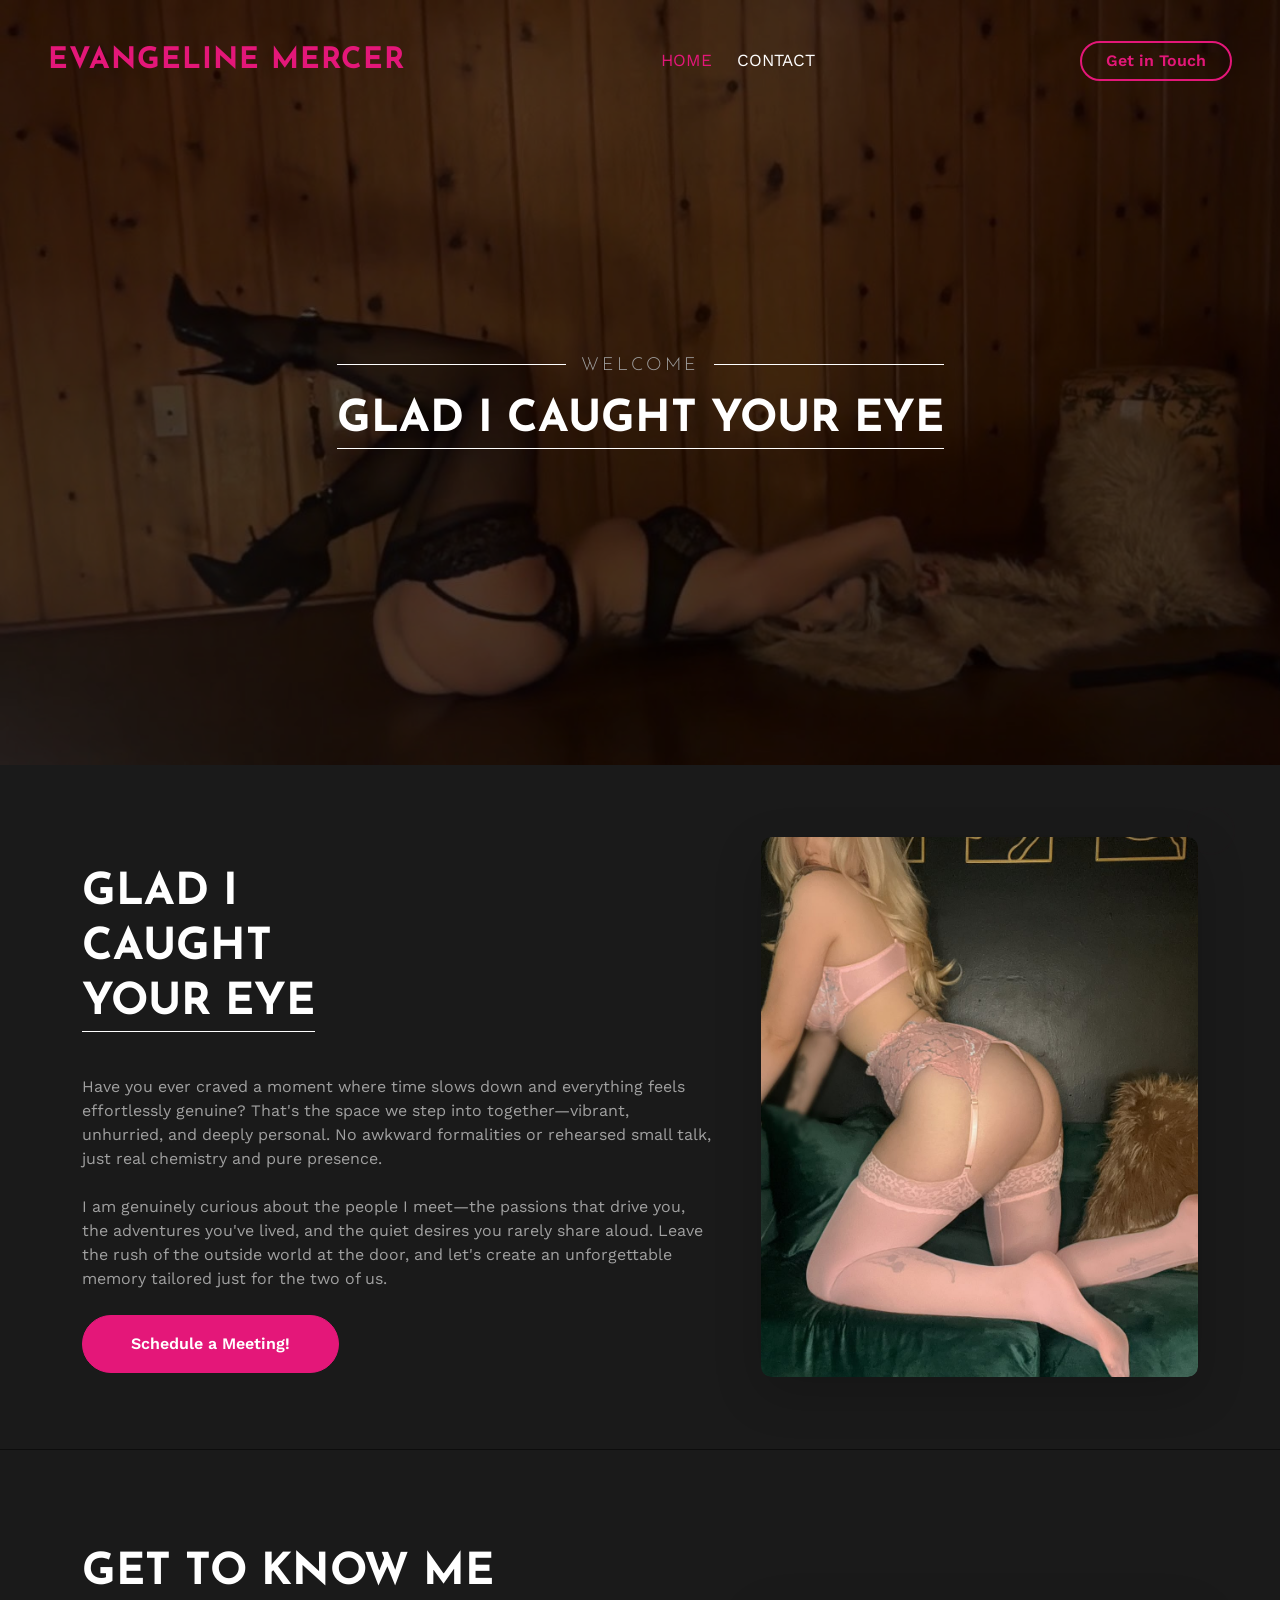
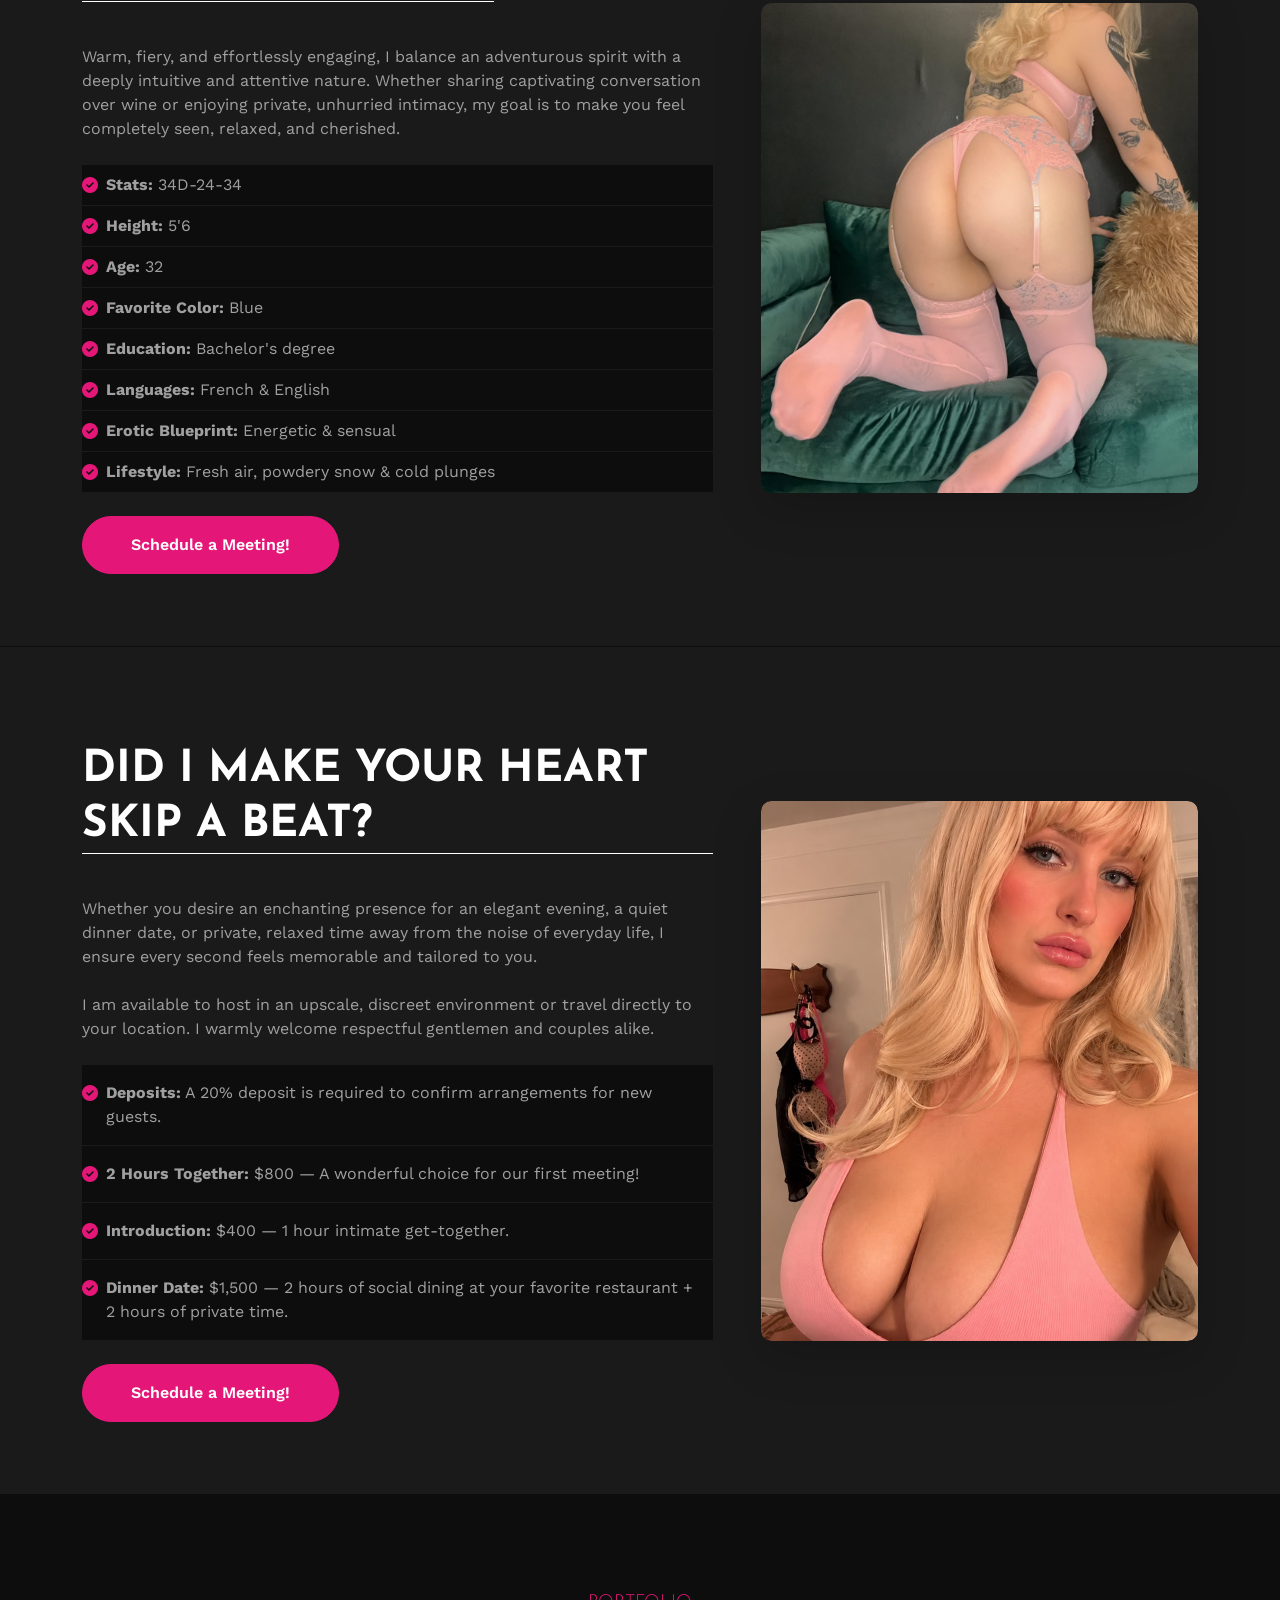
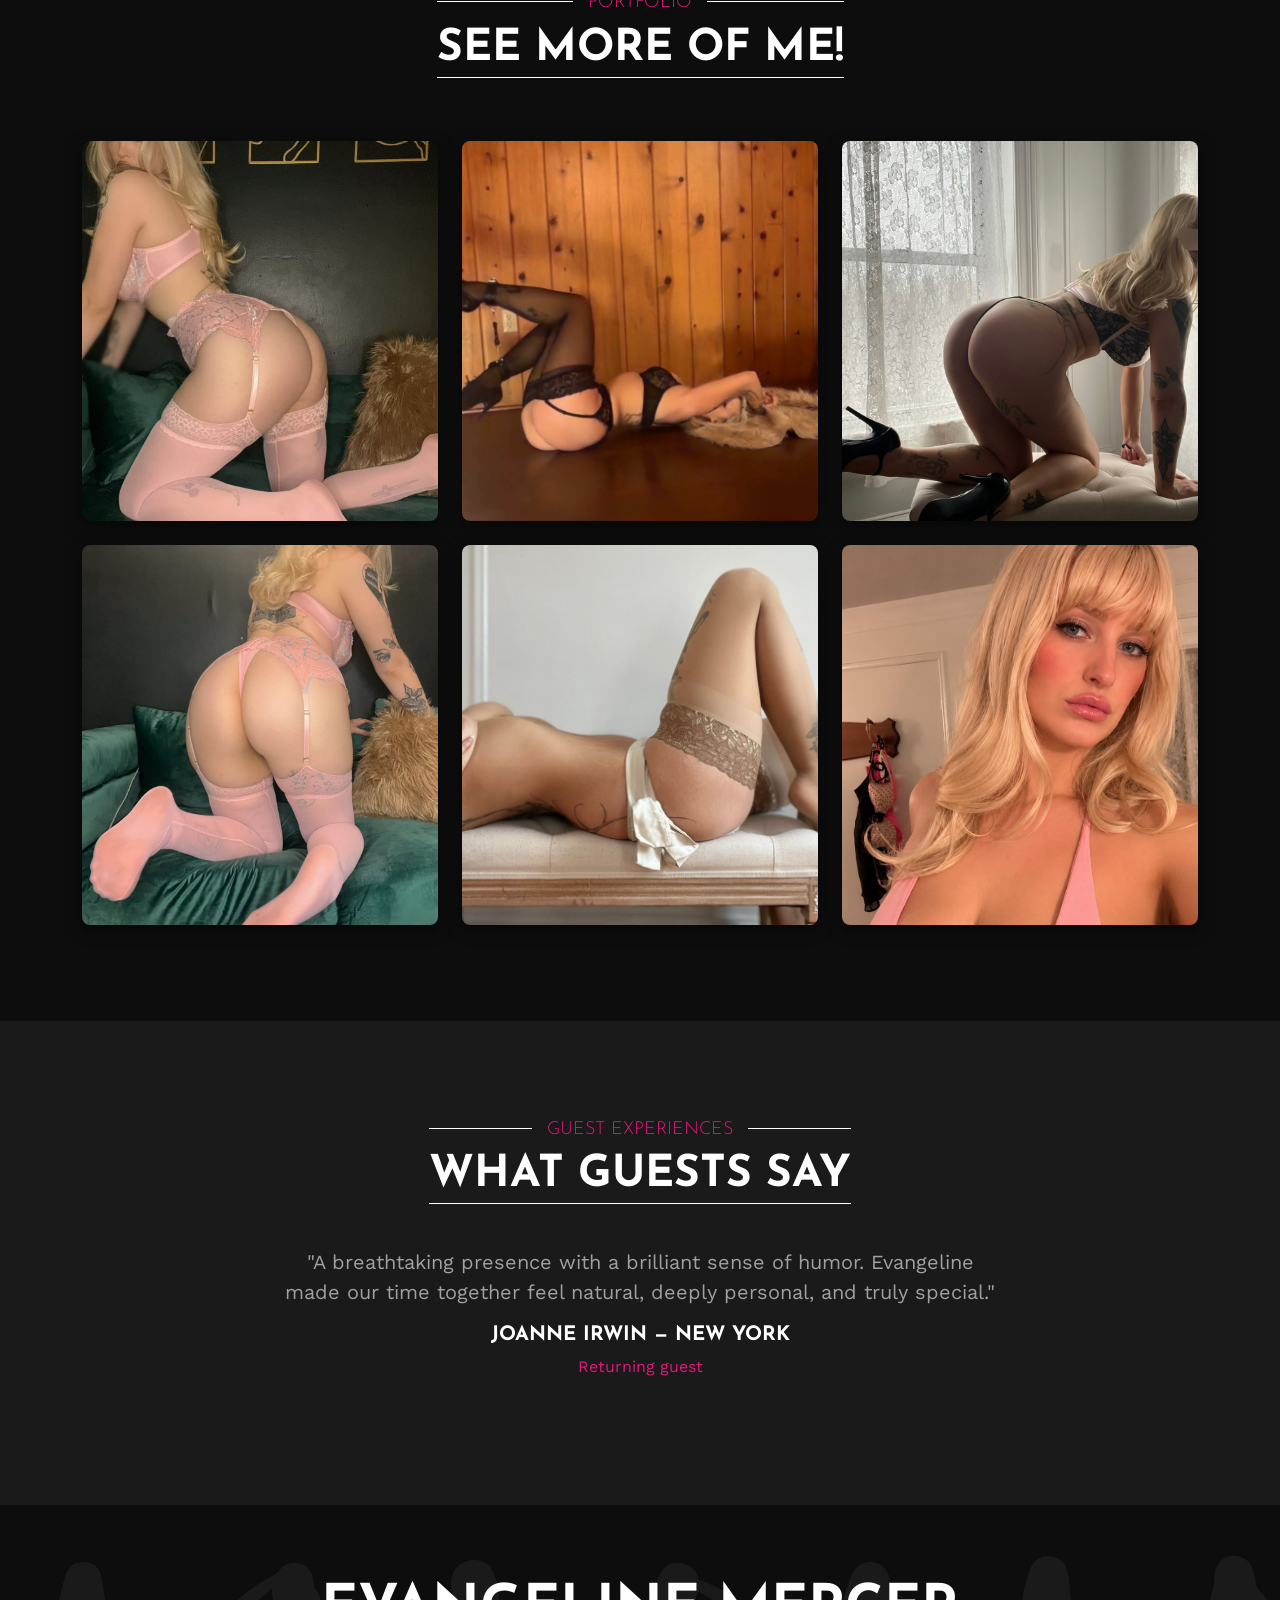
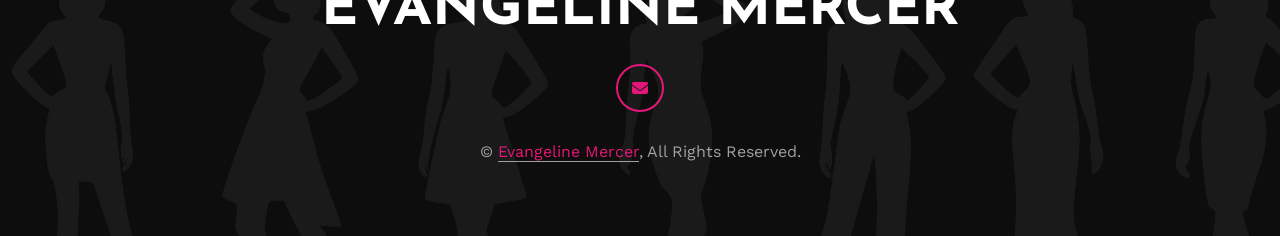
==== index.html @ 6a3d8490 "Add Get To Know Me stats and update introduction writeup" ====
<!DOCTYPE html>
<html lang="en">

<head>
    <meta charset="utf-8">
    <title>Evangeline Mercer</title>
    <meta content="width=device-width, initial-scale=1.0" name="viewport">
    <meta content="Evangeline Mercer, Companion, Model, Personal Portfolio" name="keywords">
    <meta content="Personal portfolio and companion bookings for Evangeline Mercer." name="description">

    <!-- Favicon -->
    <link href="img/favicon.svg" rel="icon" type="image/svg+xml">

    <!-- Google Web Fonts -->
    <link rel="preconnect" href="https://fonts.googleapis.com">
    <link rel="preconnect" href="https://fonts.gstatic.com" crossorigin>
    <link
        href="https://fonts.googleapis.com/css2?family=Josefin+Sans:wght@300;700&family=Work+Sans:wght@400;600&display=swap"
        rel="stylesheet">

    <!-- Icon Font Stylesheet -->
    <link href="https://cdnjs.cloudflare.com/ajax/libs/font-awesome/6.5.1/css/all.min.css" rel="stylesheet">
    <link href="https://cdn.jsdelivr.net/npm/bootstrap-icons@1.4.1/font/bootstrap-icons.css" rel="stylesheet">

    <!-- Libraries Stylesheet -->
    <link href="lib/animate/animate.min.css" rel="stylesheet">
    <link href="lib/lightbox/css/lightbox.min.css" rel="stylesheet">
    <link href="lib/owlcarousel/assets/owl.carousel.min.css" rel="stylesheet">

    <!-- Customized Bootstrap Stylesheet -->
    <link href="css/bootstrap.min.css" rel="stylesheet">

    <!-- Template Stylesheet -->
    <link href="css/style.css" rel="stylesheet">
</head>

<body>
    <!-- Spinner Start -->
    <div id="spinner"
        class="show bg-dark position-fixed translate-middle w-100 vh-100 top-50 start-50 d-flex align-items-center justify-content-center">
        <div class="spinner-grow text-primary" style="width: 3rem; height: 3rem;" role="status">
            <span class="sr-only">Loading...</span>
        </div>
    </div>
    <!-- Spinner End -->


    <!-- Header Start -->
    <div class="container-fluid p-0">
        <nav class="navbar navbar-expand-lg navbar-dark px-3 px-lg-5">
            <a href="index.html" class="navbar-brand ms-1 ms-sm-2 ms-lg-0">
                <h2 class="mb-0 text-primary text-uppercase">Evangeline Mercer</h2>
            </a>
            <button type="button" class="navbar-toggler me-1 me-sm-2 me-lg-0" data-bs-toggle="collapse"
                data-bs-target="#navbarCollapse" aria-label="Toggle navigation">
                <span class="navbar-toggler-icon"></span>
            </button>
            <div class="collapse navbar-collapse" id="navbarCollapse">
                <div class="navbar-nav mx-auto p-3 p-lg-0">
                    <a href="index.html" class="nav-item nav-link active">Home</a>
                    <a href="contact.html" class="nav-item nav-link">Contact</a>
                </div>
                <div class="d-none d-lg-flex">
                    <a href="contact.html" class="btn btn-outline-primary border-2 px-4">Get in Touch</a>
                </div>
            </div>
        </nav>

        <div id="header-carousel" class="carousel slide" data-bs-ride="carousel">
            <div class="carousel-inner">
                <div class="carousel-item active">
                    <img class="w-100" src="img/evangeline-2.jpg" alt="Evangeline Mercer">
                    <div class="carousel-caption d-flex flex-column align-items-center justify-content-center">
                        <div class="title mx-auto px-3 px-md-5 animated slideInDown">
                            <div class="title-center">
                                <h5 class="text-uppercase text-light mb-2 mb-md-3" style="letter-spacing: 3px;">Welcome</h5>
                                <h1 class="display-1">Glad I caught your eye</h1>
                            </div>
                        </div>
                    </div>
                </div>
            </div>
        </div>
    </div>
    <!-- Header End -->


    <!-- About Start 1 -->
    <div class="container-fluid bg-secondary py-4 py-lg-5">
        <div class="container py-2 py-lg-4">
            <div class="row g-4 g-lg-5 align-items-center">
                <div class="col-lg-7">
                    <div class="title wow fadeInUp" data-wow-delay="0.1s">
                        <div class="title-left">
                            <h5></h5>
                            <h1>GLAD I<br>CAUGHT<br>YOUR EYE</h1>
                        </div>
                    </div>
                    <p class="mb-3 mb-lg-4 wow fadeInUp" data-wow-delay="0.2s">
                        Have you ever craved a moment where time slows down and everything feels effortlessly genuine? That's the space we step into together—vibrant, unhurried, and deeply personal. No awkward formalities or rehearsed small talk, just real chemistry and pure presence.
                    </p>
                    <p class="mb-4 wow fadeInUp" data-wow-delay="0.3s">
                        I am genuinely curious about the people I meet—the passions that drive you, the adventures you've lived, and the quiet desires you rarely share aloud. Leave the rush of the outside world at the door, and let's create an unforgettable memory tailored just for the two of us.
                    </p>
                    <div class="wow fadeInUp" data-wow-delay="0.4s">
                        <a href="contact.html" class="btn btn-primary py-3 px-5 d-block d-sm-inline-block text-center">Schedule a Meeting!</a>
                    </div>
                </div>
                <div class="col-lg-5 wow fadeInUp text-center" data-wow-delay="0.5s">
                    <div class="position-relative overflow-hidden rounded shadow-lg mx-auto" style="max-width: 440px;">
                        <img class="img-fluid w-100 rounded" src="img/evangeline-1.jpg" alt="Evangeline Mercer" style="object-fit: cover; max-height: 540px;">
                    </div>
                </div>
            </div>
        </div>
    </div>
    <!-- About End 1 -->


    <!-- About Start 2 -->
    <div class="container-fluid bg-secondary border-top border-dark py-4 py-lg-5">
        <div class="container py-2 py-lg-4">
            <div class="row g-4 g-lg-5 align-items-center">
                <div class="col-lg-7">
                    <div class="title wow fadeInUp" data-wow-delay="0.1s">
                        <div class="title-left">
                            <h5></h5>
                            <h1>GET TO KNOW ME</h1>
                        </div>
                    </div>
                    <p class="mb-4 wow fadeInUp" data-wow-delay="0.2s">
                        Warm, fiery, and effortlessly engaging, I balance an adventurous spirit with a deeply intuitive and attentive nature. Whether sharing captivating conversation over wine or enjoying private, unhurried intimacy, my goal is to make you feel completely seen, relaxed, and cherished.
                    </p>
                    <ul class="list-group list-group-flush mb-4 wow fadeInUp" data-wow-delay="0.3s">
                        <li class="list-group-item bg-dark text-body border-secondary ps-0 py-2 d-flex align-items-start">
                            <i class="fa fa-check-circle text-primary me-2 mt-1 flex-shrink-0"></i>
                            <div><strong>Stats:</strong> 34D-24-34</div>
                        </li>
                        <li class="list-group-item bg-dark text-body border-secondary ps-0 py-2 d-flex align-items-start">
                            <i class="fa fa-check-circle text-primary me-2 mt-1 flex-shrink-0"></i>
                            <div><strong>Height:</strong> 5'6</div>
                        </li>
                        <li class="list-group-item bg-dark text-body border-secondary ps-0 py-2 d-flex align-items-start">
                            <i class="fa fa-check-circle text-primary me-2 mt-1 flex-shrink-0"></i>
                            <div><strong>Age:</strong> 32</div>
                        </li>
                        <li class="list-group-item bg-dark text-body border-secondary ps-0 py-2 d-flex align-items-start">
                            <i class="fa fa-check-circle text-primary me-2 mt-1 flex-shrink-0"></i>
                            <div><strong>Favorite Color:</strong> Blue</div>
                        </li>
                        <li class="list-group-item bg-dark text-body border-secondary ps-0 py-2 d-flex align-items-start">
                            <i class="fa fa-check-circle text-primary me-2 mt-1 flex-shrink-0"></i>
                            <div><strong>Education:</strong> Bachelor's degree</div>
                        </li>
                        <li class="list-group-item bg-dark text-body border-secondary ps-0 py-2 d-flex align-items-start">
                            <i class="fa fa-check-circle text-primary me-2 mt-1 flex-shrink-0"></i>
                            <div><strong>Languages:</strong> French &amp; English</div>
                        </li>
                        <li class="list-group-item bg-dark text-body border-secondary ps-0 py-2 d-flex align-items-start">
                            <i class="fa fa-check-circle text-primary me-2 mt-1 flex-shrink-0"></i>
                            <div><strong>Erotic Blueprint:</strong> Energetic &amp; sensual</div>
                        </li>
                        <li class="list-group-item bg-dark text-body border-secondary ps-0 py-2 d-flex align-items-start">
                            <i class="fa fa-check-circle text-primary me-2 mt-1 flex-shrink-0"></i>
                            <div><strong>Lifestyle:</strong> Fresh air, powdery snow &amp; cold plunges</div>
                        </li>
                    </ul>
                    <div class="wow fadeInUp" data-wow-delay="0.4s">
                        <a href="contact.html" class="btn btn-primary py-3 px-5 d-block d-sm-inline-block text-center">Schedule a Meeting!</a>
                    </div>
                </div>
                <div class="col-lg-5 wow fadeInUp text-center" data-wow-delay="0.5s">
                    <div class="position-relative overflow-hidden rounded shadow-lg mx-auto" style="max-width: 440px;">
                        <img class="img-fluid w-100 rounded" src="img/evangeline-4.jpg" alt="Evangeline Mercer" style="object-fit: cover; max-height: 540px;">
                    </div>
                </div>
            </div>
        </div>
    </div>
    <!-- About End 2 -->


    <!-- About Start 3 -->
    <div class="container-fluid bg-secondary border-top border-dark py-4 py-lg-5">
        <div class="container py-2 py-lg-4">
            <div class="row g-4 g-lg-5 align-items-center">
                <div class="col-lg-7">
                    <div class="title wow fadeInUp" data-wow-delay="0.1s">
                        <div class="title-left">
                            <h5></h5>
                            <h1>DID I MAKE YOUR HEART SKIP A BEAT?</h1>
                        </div>
                    </div>
                    <p class="mb-3 mb-lg-4 wow fadeInUp" data-wow-delay="0.2s">
                        Whether you desire an enchanting presence for an elegant evening, a quiet dinner date, or private, relaxed time away from the noise of everyday life, I ensure every second feels memorable and tailored to you.
                    </p>
                    <p class="mb-4 wow fadeInUp" data-wow-delay="0.25s">
                        I am available to host in an upscale, discreet environment or travel directly to your location. I warmly welcome respectful gentlemen and couples alike.
                    </p>
                    <ul class="list-group list-group-flush mb-4 wow fadeInUp" data-wow-delay="0.3s">
                        <li class="list-group-item bg-dark text-body border-secondary ps-0 py-3 d-flex align-items-start">
                            <i class="fa fa-check-circle text-primary me-2 mt-1 flex-shrink-0"></i>
                            <div><strong>Deposits:</strong> A 20% deposit is required to confirm arrangements for new guests.</div>
                        </li>
                        <li class="list-group-item bg-dark text-body border-secondary ps-0 py-3 d-flex align-items-start">
                            <i class="fa fa-check-circle text-primary me-2 mt-1 flex-shrink-0"></i>
                            <div><strong>2 Hours Together:</strong> $800 — A wonderful choice for our first meeting!</div>
                        </li>
                        <li class="list-group-item bg-dark text-body border-secondary ps-0 py-3 d-flex align-items-start">
                            <i class="fa fa-check-circle text-primary me-2 mt-1 flex-shrink-0"></i>
                            <div><strong>Introduction:</strong> $400 — 1 hour intimate get-together.</div>
                        </li>
                        <li class="list-group-item bg-dark text-body border-secondary ps-0 py-3 d-flex align-items-start">
                            <i class="fa fa-check-circle text-primary me-2 mt-1 flex-shrink-0"></i>
                            <div><strong>Dinner Date:</strong> $1,500 — 2 hours of social dining at your favorite restaurant + 2 hours of private time.</div>
                        </li>
                    </ul>
                    <div class="wow fadeInUp" data-wow-delay="0.4s">
                        <a href="contact.html" class="btn btn-primary py-3 px-5 d-block d-sm-inline-block text-center">Schedule a Meeting!</a>
                    </div>
                </div>
                <div class="col-lg-5 wow fadeInUp text-center" data-wow-delay="0.5s">
                    <div class="position-relative overflow-hidden rounded shadow-lg mx-auto" style="max-width: 440px;">
                        <img class="img-fluid w-100 rounded" src="img/evangeline-6.jpg" alt="Evangeline Mercer" style="object-fit: cover; max-height: 540px;">
                    </div>
                </div>
            </div>
        </div>
    </div>
    <!-- About End 3 -->


    <!-- Gallery / Portfolio Start -->
    <div class="container-fluid py-5">
        <div class="container py-3 py-lg-5">
            <div class="text-center mb-4 mb-lg-5">
                <div class="title wow fadeInUp" data-wow-delay="0.1s">
                    <div class="title-center">
                        <h5 class="text-uppercase text-primary mb-2">Portfolio</h5>
                        <h1>SEE MORE OF ME!</h1>
                    </div>
                </div>
            </div>
            <div class="row g-3 g-md-4">
                <div class="col-lg-4 col-md-6 wow fadeInUp" data-wow-delay="0.1s">
                    <div class="gallery-card">
                        <a href="img/evangeline-1.jpg" data-lightbox="gallery" data-title="Evangeline Mercer">
                            <img src="img/evangeline-1.jpg" alt="Evangeline Mercer">
                            <div class="gallery-overlay">
                                <i class="fa fa-expand text-white"></i>
                            </div>
                        </a>
                    </div>
                </div>
                <div class="col-lg-4 col-md-6 wow fadeInUp" data-wow-delay="0.2s">
                    <div class="gallery-card">
                        <a href="img/evangeline-2.jpg" data-lightbox="gallery" data-title="Evangeline Mercer">
                            <img src="img/evangeline-2.jpg" alt="Evangeline Mercer">
                            <div class="gallery-overlay">
                                <i class="fa fa-expand text-white"></i>
                            </div>
                        </a>
                    </div>
                </div>
                <div class="col-lg-4 col-md-6 wow fadeInUp" data-wow-delay="0.3s">
                    <div class="gallery-card">
                        <a href="img/evangeline-3.jpg" data-lightbox="gallery" data-title="Evangeline Mercer">
                            <img src="img/evangeline-3.jpg" alt="Evangeline Mercer">
                            <div class="gallery-overlay">
                                <i class="fa fa-expand text-white"></i>
                            </div>
                        </a>
                    </div>
                </div>
                <div class="col-lg-4 col-md-6 wow fadeInUp" data-wow-delay="0.4s">
                    <div class="gallery-card">
                        <a href="img/evangeline-4.jpg" data-lightbox="gallery" data-title="Evangeline Mercer">
                            <img src="img/evangeline-4.jpg" alt="Evangeline Mercer">
                            <div class="gallery-overlay">
                                <i class="fa fa-expand text-white"></i>
                            </div>
                        </a>
                    </div>
                </div>
                <div class="col-lg-4 col-md-6 wow fadeInUp" data-wow-delay="0.5s">
                    <div class="gallery-card">
                        <a href="img/evangeline-5.jpg" data-lightbox="gallery" data-title="Evangeline Mercer">
                            <img src="img/evangeline-5.jpg" alt="Evangeline Mercer" style="object-position: center;">
                            <div class="gallery-overlay">
                                <i class="fa fa-expand text-white"></i>
                            </div>
                        </a>
                    </div>
                </div>
                <div class="col-lg-4 col-md-6 wow fadeInUp" data-wow-delay="0.6s">
                    <div class="gallery-card">
                        <a href="img/evangeline-6.jpg" data-lightbox="gallery" data-title="Evangeline Mercer">
                            <img src="img/evangeline-6.jpg" alt="Evangeline Mercer">
                            <div class="gallery-overlay">
                                <i class="fa fa-expand text-white"></i>
                            </div>
                        </a>
                    </div>
                </div>
            </div>
        </div>
    </div>
    <!-- Gallery End -->


    <!-- Testimonial Start -->
    <div class="container-fluid py-5 bg-secondary">
        <div class="container py-3 py-lg-5">
            <div class="text-center mb-4">
                <div class="title wow fadeInUp" data-wow-delay="0.1s">
                    <div class="title-center">
                        <h5 class="text-uppercase text-primary mb-2">Guest Experiences</h5>
                        <h1>What Guests Say</h1>
                    </div>
                </div>
            </div>
            <div class="owl-carousel testimonial-carousel px-2 px-sm-3 wow fadeInUp" data-wow-delay="0.3s">
                <div class="testimonial-item text-center">
                    <p class="fs-5">"A breathtaking presence with a brilliant sense of humor. Evangeline made our time together feel natural, deeply personal, and truly special."</p>
                    <h5 class="text-uppercase">Joanne Irwin — New York</h5>
                    <span class="text-primary">Returning guest</span>
                </div>
                <div class="testimonial-item text-center">
                    <p class="fs-5">"From the first note to our goodbye, every detail was handled with grace. Evangeline is intelligent, kind, and an absolute joy to spend an evening with."</p>
                    <h5 class="text-uppercase">Lana Anderson — Los Angeles</h5>
                    <span class="text-primary">First-time guest</span>
                </div>
                <div class="testimonial-item text-center">
                    <p class="fs-5">"Evangeline is warm, genuinely engaging, and completely present. Our evening together felt completely effortless from beginning to end."</p>
                    <h5 class="text-uppercase">Pamela Torney — Ottawa</h5>
                    <span class="text-primary">Returning guest</span>
                </div>
                <div class="testimonial-item text-center">
                    <p class="fs-5">"Thoughtful, polished, and remarkably easy to talk to. Evangeline made the entire experience feel relaxed, refined, and deeply memorable."</p>
                    <h5 class="text-uppercase">Marcus Lee — Las Vegas</h5>
                    <span class="text-primary">First-time guest</span>
                </div>
                <div class="testimonial-item text-center">
                    <p class="fs-5">"The conversation was just as captivating as the company. She has that rare ability to make you feel completely seen and comfortable."</p>
                    <h5 class="text-uppercase">Daniel Brooks — Toronto</h5>
                    <span class="text-primary">Returning guest</span>
                </div>
                <div class="testimonial-item text-center">
                    <p class="fs-5">"Everything was handled with utmost discretion, warmth, and professionalism. I left smiling and already looking forward to our next meeting."</p>
                    <h5 class="text-uppercase">Anthony Grant — Chicago</h5>
                    <span class="text-primary">Verified guest</span>
                </div>
            </div>
        </div>
    </div>
    <!-- Testimonial End -->


    <!-- Footer Start -->
    <div class="container-fluid bg-dark text-light footer py-4 py-md-5 wow fadeIn" data-wow-delay="0.1s">
        <div class="container text-center py-3 py-md-4">
            <a href="index.html">
                <h1 class="display-4 mb-3 text-white text-uppercase">Evangeline Mercer</h1>
            </a>
            <div class="d-flex justify-content-center mb-4">
                <a class="btn btn-lg-square btn-outline-primary border-2 m-1" href="mailto:Evangelinemercer@proton.me" title="Email Evangeline">
                    <i class="fa fa-envelope"></i>
                </a>
            </div>
            <p class="mb-0">&copy; <a class="border-bottom text-primary text-decoration-none" href="#">Evangeline Mercer</a>, All Rights Reserved.</p>
        </div>
    </div>
    <!-- Footer End -->


    <!-- Back to Top -->
    <a href="#" class="btn btn-outline-primary border-2 btn-lg-square back-to-top" aria-label="Back to Top"><i class="bi bi-arrow-up"></i></a>


    <!-- JavaScript Libraries -->
    <script src="https://code.jquery.com/jquery-3.4.1.min.js"></script>
    <script src="https://cdn.jsdelivr.net/npm/bootstrap@5.0.0/dist/js/bootstrap.bundle.min.js"></script>
    <script src="lib/wow/wow.min.js"></script>
    <script src="lib/easing/easing.min.js"></script>
    <script src="lib/waypoints/waypoints.min.js"></script>
    <script src="lib/owlcarousel/owl.carousel.min.js"></script>
    <script src="lib/lightbox/js/lightbox.min.js"></script>

    <!-- Template Javascript -->
    <script src="js/main.js"></script>
</body>

</html>
---- css/style.css ----
/********** Template CSS **********/

html, body {
    overflow-x: hidden;
    max-width: 100%;
}

.back-to-top {
    position: fixed;
    display: none;
    right: 45px;
    bottom: 45px;
    z-index: 99;
}


/*** Spinner ***/
#spinner {
    opacity: 0;
    visibility: hidden;
    transition: opacity .5s ease-out, visibility 0s linear .5s;
    z-index: 99999;
}

#spinner.show {
    transition: opacity .5s ease-out, visibility 0s linear 0s;
    visibility: visible;
    opacity: 1;
}


/*** Button ***/
.btn {
    font-weight: 600;
    transition: .5s;
    border-radius: 50px;
}

.btn-square {
    width: 38px;
    height: 38px;
}

.btn-sm-square {
    width: 32px;
    height: 32px;
}

.btn-lg-square {
    width: 48px;
    height: 48px;
}

.btn-square,
.btn-sm-square,
.btn-lg-square {
    padding: 0;
    display: inline-flex;
    align-items: center;
    justify-content: center;
    font-weight: inherit;
}

.btn-primary {
    color: var(--bs-white);
}


/*** Navbar ***/
.navbar {
    position: absolute;
    width: 100%;
    top: 0;
    left: 0;
    z-index: 999;
    transition: .5s;
}

.navbar-brand h2 {
    font-size: clamp(1.2rem, 4.5vw, 1.85rem);
    letter-spacing: 1px;
}

.navbar .navbar-nav .nav-link {
    margin-right: 25px;
    padding: 40px 0;
    color: var(--bs-white);
    font-size: 17px;
    text-transform: uppercase;
    outline: none;
    transition: .5s;
}

.navbar .navbar-nav .nav-link:hover,
.navbar .navbar-nav .nav-link.active {
    color: var(--bs-primary);
}

@media (max-width: 991.98px) {
    .navbar {
        padding: 12px 15px;
        background: rgba(15, 17, 21, 0.96);
    }

    .navbar .navbar-collapse {
        background: #111418;
        border-radius: 10px;
        padding: 15px 20px;
        margin-top: 10px;
        box-shadow: 0 10px 30px rgba(0, 0, 0, 0.6);
        border: 1px solid rgba(255, 255, 255, 0.08);
    }

    .navbar .navbar-nav {
        margin-top: 4px;
        border-top: 1px solid rgba(255, 255, 255, 0.1);
    }

    .navbar .navbar-nav .nav-link,
    .navbar.bg-dark .navbar-nav .nav-link {
        margin-right: 0;
        padding: 12px 0;
        border-bottom: 1px solid rgba(255, 255, 255, 0.05);
    }
}

@media (min-width: 992px) {
    .navbar.bg-dark .navbar-nav .nav-link {
        padding: 20px 0;
    }

    .navbar .nav-item .dropdown-menu {
        display: block;
        border: none;
        margin-top: 0;
        top: 150%;
        opacity: 0;
        visibility: hidden;
        transition: .5s;
    }

    .navbar .nav-item:hover .dropdown-menu {
        top: 100%;
        visibility: visible;
        transition: .5s;
        opacity: 1;
    }
}

.navbar .dropdown-toggle::after {
    border: none;
    content: "\f107";
    font-family: "Font Awesome 5 Free";
    font-weight: 900;
    vertical-align: middle;
    margin-left: 8px;
}


/*** Header & Hero Carousel ***/
#header-carousel .carousel-item {
    position: relative;
    min-height: 520px;
    max-height: 85vh;
}

#header-carousel .carousel-item img {
    width: 100%;
    height: 100%;
    object-fit: cover;
    object-position: center top;
}

.carousel-caption {
    top: 0;
    left: 0;
    right: 0;
    bottom: 0;
    padding-top: 100px;
    background: rgba(0, 0, 0, .7);
    z-index: 1;
}

.carousel-control-prev,
.carousel-control-next {
    width: 10%;
}

.carousel-control-prev-icon,
.carousel-control-next-icon {
    width: 3rem;
    height: 3rem;
}

@media (max-width: 768px) {
    #header-carousel .carousel-item {
        position: relative;
        min-height: 480px;
        height: 75vh;
    }
    
    #header-carousel .carousel-item img {
        position: absolute;
        width: 100%;
        height: 100%;
        object-fit: cover;
        object-position: center 20%;
    }

    .carousel-caption {
        padding: 85px 15px 30px;
    }

    .carousel-caption h1.display-1 {
        font-size: clamp(1.85rem, 7.5vw, 3rem) !important;
        line-height: 1.2;
        letter-spacing: 0.5px;
    }

    .carousel-caption h5 {
        font-size: 14px;
        letter-spacing: 2px !important;
        margin-bottom: 0.75rem !important;
    }
}

.page-header {
    padding-top: 200px;
    background: linear-gradient(rgba(0, 0, 0, .7), rgba(0, 0, 0, .7)), url(../img/image.png) top center no-repeat;
    background-size: cover;
}

@media (max-width: 768px) {
    .page-header {
        padding-top: 130px;
        padding-bottom: 35px;
    }

    .page-header h1.display-4 {
        font-size: clamp(1.75rem, 6vw, 2.5rem);
    }
}

.page-header .breadcrumb-item + .breadcrumb-item::before {
    color: var(--bs-white);
}


/*** Title ***/
.title {
    margin-bottom: 1.75rem;
    max-width: 100%;
    overflow: hidden;
}

.title .title-left,
.title .title-center,
.title .title-right {
    display: inline-block;
    text-transform: uppercase;
    overflow: hidden;
    max-width: 100%;
}

.title .title-center {
    text-align: center;
}

.title .title-right {
    text-align: right;
}

.title .title-left h5,
.title .title-center h5,
.title .title-right h5 {
    position: relative;
    display: inline-block;
    font-size: 18px;
    font-weight: 300;
}

.title .title-left h5::after,
.title .title-center h5::before,
.title .title-center h5::after,
.title .title-right h5::before {
    position: absolute;
    content: "";
    width: 500%;
    height: 0;
    top: 9px;
    border-bottom: 1px solid var(--bs-white);
}

.title .title-left h5::after,
.title .title-center h5::after {
    left: calc(100% + 15px);
}

.title .title-right h5::before,
.title .title-center h5::before {
    right: calc(100% + 15px);
}

.title .title-left h1,
.title .title-center h1,
.title .title-right h1 {
    border-bottom: 1px solid var(--bs-white);
    font-size: clamp(1.6rem, 5.5vw, 2.75rem);
    line-height: 1.25;
    word-wrap: break-word;
    overflow-wrap: break-word;
}

@media (max-width: 576px) {
    .title .title-left h5,
    .title .title-center h5,
    .title .title-right h5 {
        font-size: 14px;
    }
    .title .title-left h1,
    .title .title-center h1,
    .title .title-right h1 {
        font-size: 1.65rem;
    }
}


/*** Service ***/
.service-item {
    position: relative;
    margin-top: 2.5rem;
    overflow: hidden;
}

.service-item .service-img {
    position: relative;
    display: inline-block;
}

.service-item .service-img::before {
    position: absolute;
    content: "";
    width: calc(100% - 12rem);
    height: calc(100% - 12rem);
    top: 50%;
    left: 50%;
    transform: translate(-50%, -50%);
    border: 3rem solid rgba(0, 0, 0, .5);
    border-radius: 300px;
    z-index: 1;
}

.service-item.service-item-left {
    border-radius: 500px 0 0 500px;
    background: linear-gradient(to right, var(--bs-secondary), var(--bs-dark));
}

.service-item.service-item-right {
    border-radius: 0 500px 500px 0;
    background: linear-gradient(to left, var(--bs-secondary), var(--bs-dark));
}

@media (max-width: 767.98px) {
    .service-item.service-item-left,
    .service-item.service-item-right {
        border-radius: 500px 500px 0 0;
        background: linear-gradient(to bottom, var(--bs-secondary), var(--bs-dark));
        text-align: center;
    }
}


/*** Testimonial Carousel ***/
.testimonial-carousel {
    max-width: 750px;
    margin: 0 auto;
}

.testimonial-carousel .owl-dots {
    margin-top: 35px;
    height: 100px;
    display: flex;
    align-items: center;
    justify-content: center;
}

.testimonial-carousel .owl-dots .owl-dot {
    width: 60px;
    height: 60px;
    margin: 0 5px;
    padding: 10px;
    background: var(--bs-dark);
    border-radius: 100px;
    transition: .5s;
}

.testimonial-carousel .owl-dots .owl-dot.active {
    width: 100px;
    height: 100px;
}

.testimonial-carousel .owl-dots .owl-dot img {
    opacity: .1;
    transition: .5s;
    border-radius: 100px;
}

.testimonial-carousel .owl-dots .owl-dot.active img {
    opacity: 1;
}

@media (max-width: 768px) {
    .testimonial-carousel {
        padding: 0 10px;
    }
    .testimonial-carousel .testimonial-item p {
        font-size: 1.05rem !important;
        line-height: 1.6;
    }
    .testimonial-carousel .testimonial-item h5 {
        font-size: 0.95rem;
    }
}


/*** Footer ***/
@keyframes footerAnimatedBg {
	0% {
        background-position: 0 0;
    }

	100% {
        background-position: -1000px 0;
    }
}

.footer {
	background-image: url(../img/footer-bg.png);
	background-position: 0px 0px;
    background-repeat: repeat-x;
	animation: footerAnimatedBg 50s linear infinite;
}

@media (max-width: 768px) {
    .footer {
        padding-top: 2.5rem !important;
        padding-bottom: 2.5rem !important;
    }
    .footer h1.display-4 {
        font-size: clamp(1.6rem, 5.5vw, 2.25rem);
    }
}


/*** Custom Gallery & Interactive Enhancements ***/
.gallery-card {
    position: relative;
    overflow: hidden;
    border-radius: 8px;
    box-shadow: 0 5px 15px rgba(0, 0, 0, 0.5);
    background: #000;
    transition: transform 0.3s ease, box-shadow 0.3s ease;
}

.gallery-card:hover {
    transform: translateY(-6px);
    box-shadow: 0 10px 25px rgba(228, 23, 121, 0.35);
}

.gallery-card a {
    display: block;
    position: relative;
    width: 100%;
}

.gallery-card img {
    width: 100%;
    height: 380px;
    object-fit: cover;
    object-position: center top;
    display: block;
    transition: transform 0.5s ease, filter 0.5s ease;
}

.gallery-card:hover img {
    transform: scale(1.05);
    filter: brightness(0.9);
}

.gallery-card .gallery-overlay {
    position: absolute;
    top: 0;
    left: 0;
    width: 100%;
    height: 100%;
    background: rgba(228, 23, 121, 0.25);
    display: flex;
    align-items: center;
    justify-content: center;
    opacity: 0;
    transition: opacity 0.35s ease;
}

.gallery-card:hover .gallery-overlay {
    opacity: 1;
}

.gallery-card .gallery-overlay i {
    font-size: 2rem;
    padding: 12px;
    border-radius: 50%;
    background: rgba(0, 0, 0, 0.6);
}

@media (max-width: 991.98px) {
    .gallery-card img {
        height: 340px;
    }
}

@media (max-width: 767.98px) {
    .gallery-card img {
        height: 290px;
    }
}

@media (max-width: 575.98px) {
    .gallery-card img {
        height: 320px;
    }
}


/*** Mobile Form & Table Polish ***/
.table-dark td {
    word-break: break-word;
    overflow-wrap: anywhere;
    vertical-align: middle;
}

.form-control, .form-select {
    font-size: 16px; /* Prevents auto-zoom on iOS Safari */
}

@media (max-width: 576px) {
    .back-to-top {
        right: 18px;
        bottom: 18px;
        width: 44px;
        height: 44px;
        padding: 0;
        display: flex;
        align-items: center;
        justify-content: center;
    }
}
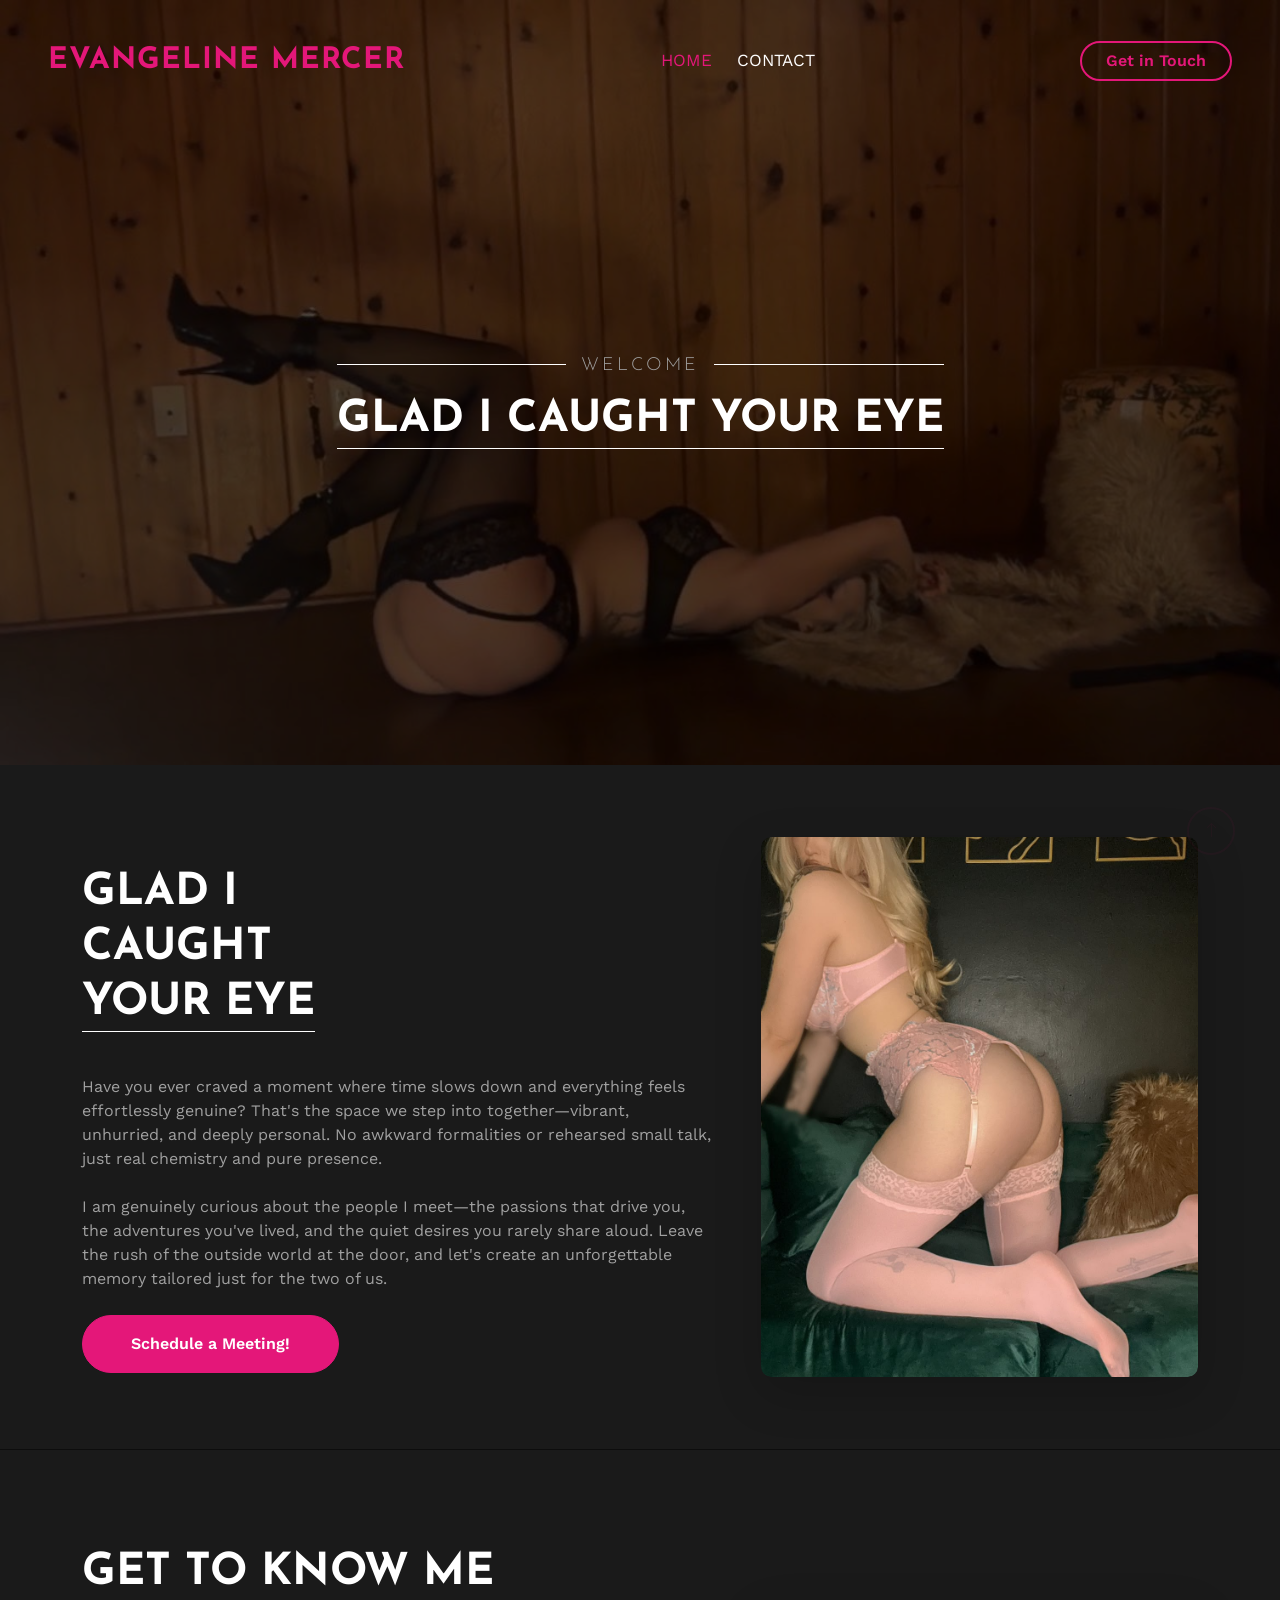
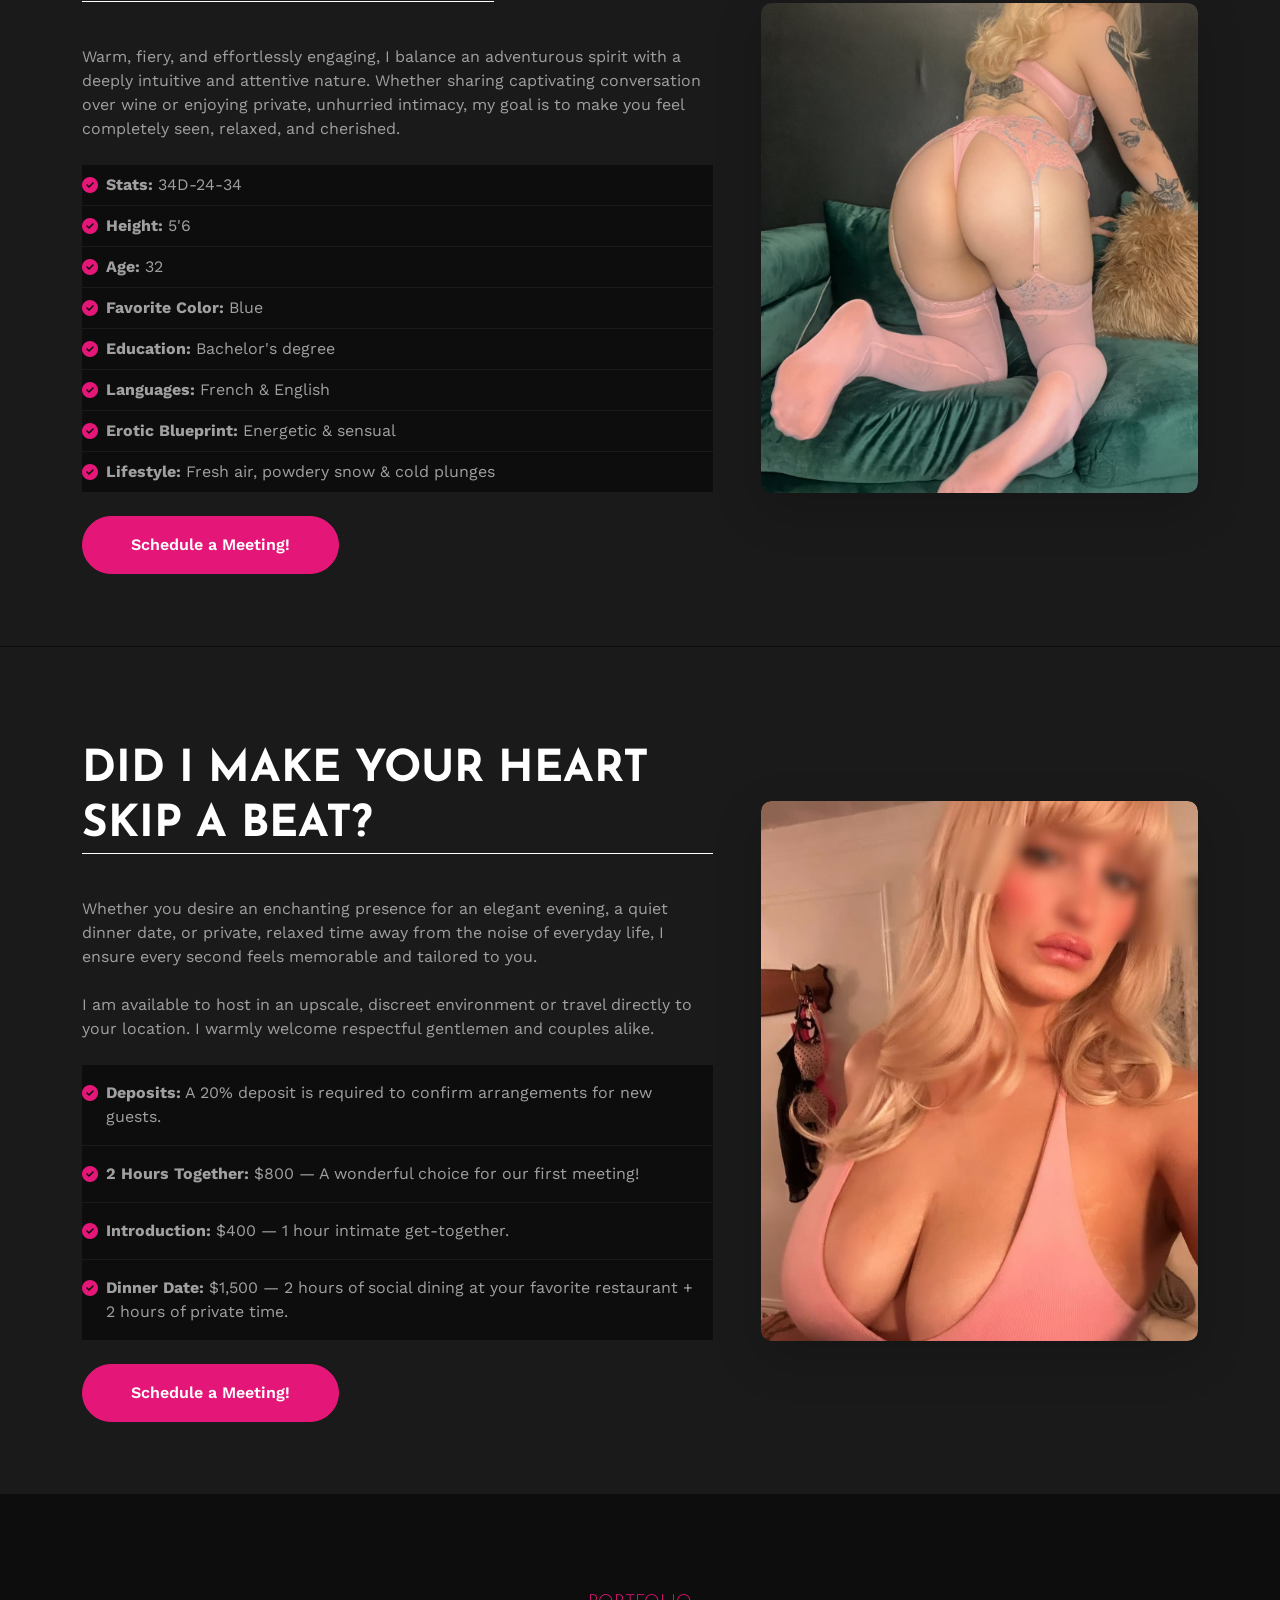
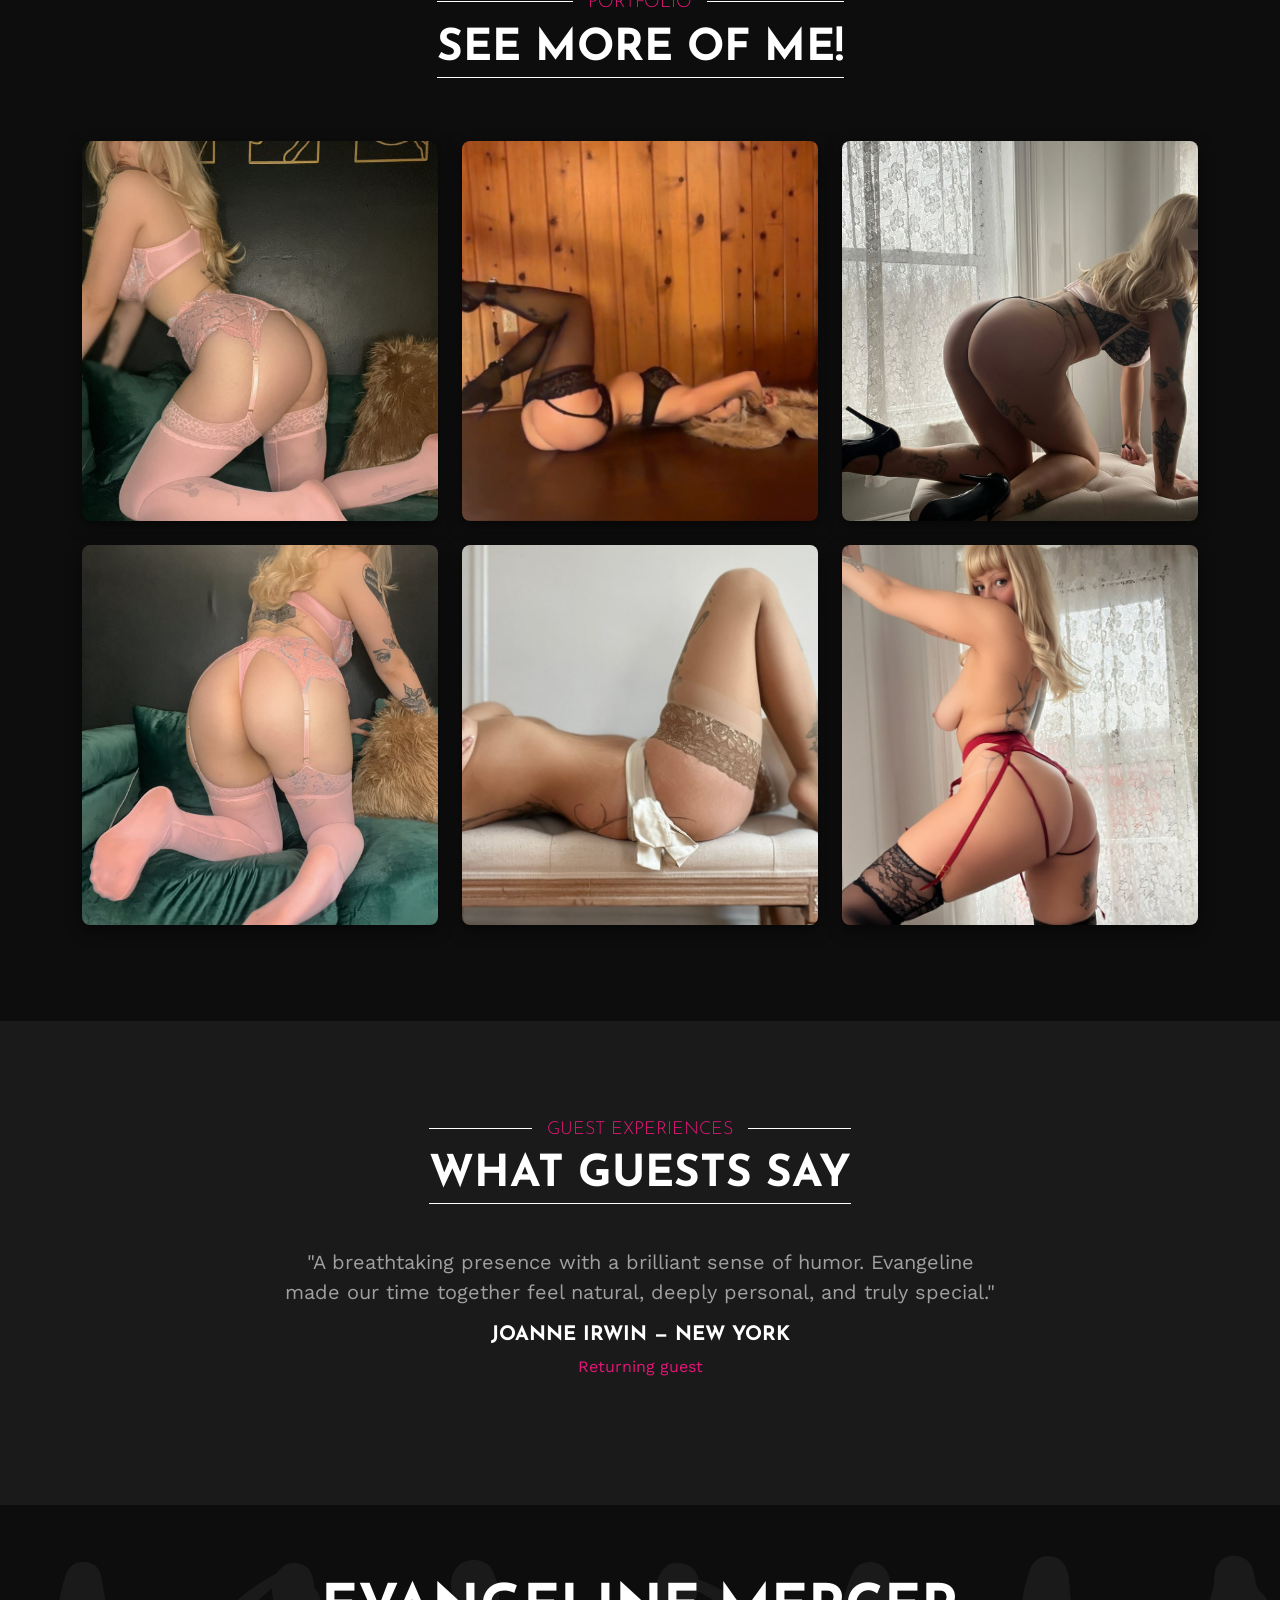
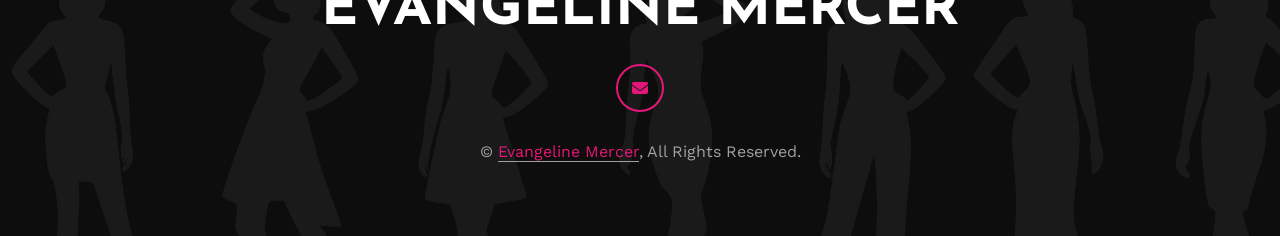
==== commit 8ae727f5: "Update portrait with blurred version and replace bottom gallery photo" ====
--- a/index.html
+++ b/index.html
@@ -294,8 +294,8 @@
                 </div>
                 <div class="col-lg-4 col-md-6 wow fadeInUp" data-wow-delay="0.6s">
                     <div class="gallery-card">
-                        <a href="img/evangeline-6.jpg" data-lightbox="gallery" data-title="Evangeline Mercer">
-                            <img src="img/evangeline-6.jpg" alt="Evangeline Mercer">
+                        <a href="img/evangeline-7.jpg" data-lightbox="gallery" data-title="Evangeline Mercer">
+                            <img src="img/evangeline-7.jpg" alt="Evangeline Mercer" style="object-position: center top;">
                             <div class="gallery-overlay">
                                 <i class="fa fa-expand text-white"></i>
                             </div>
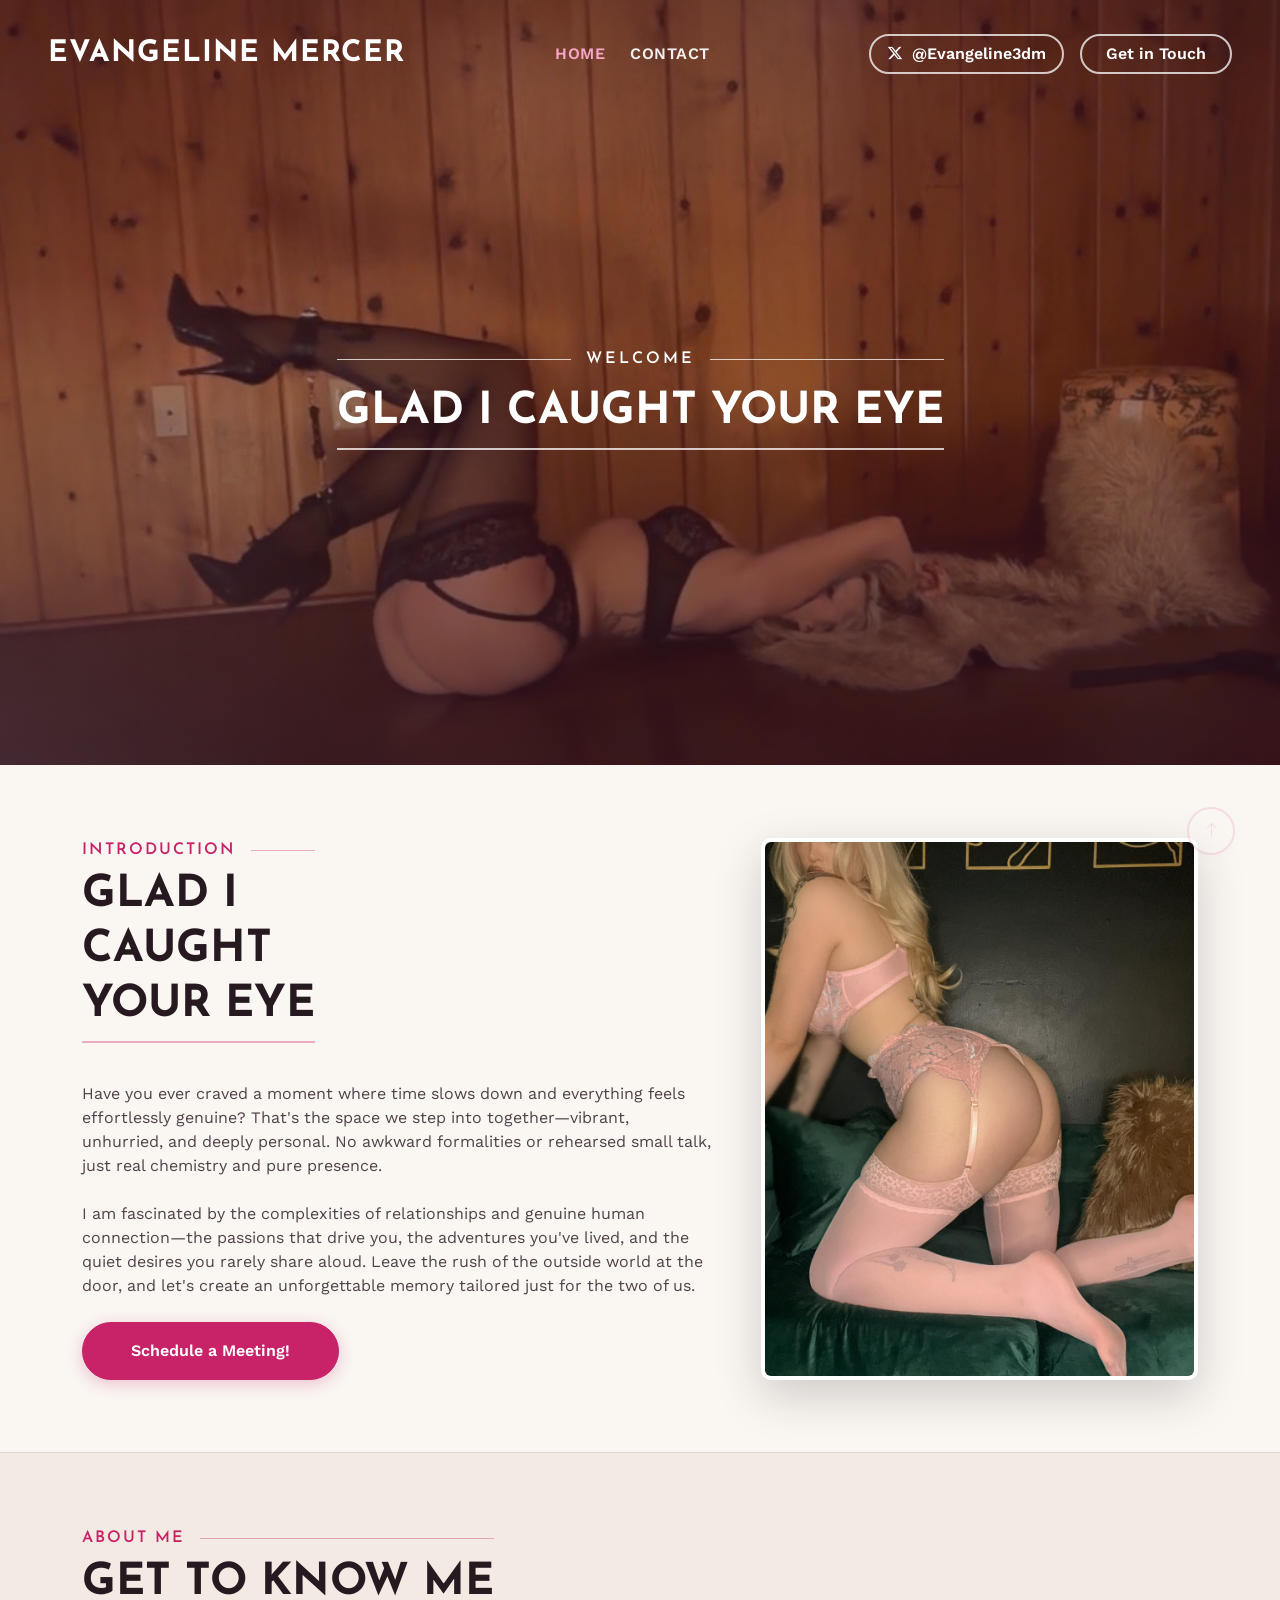
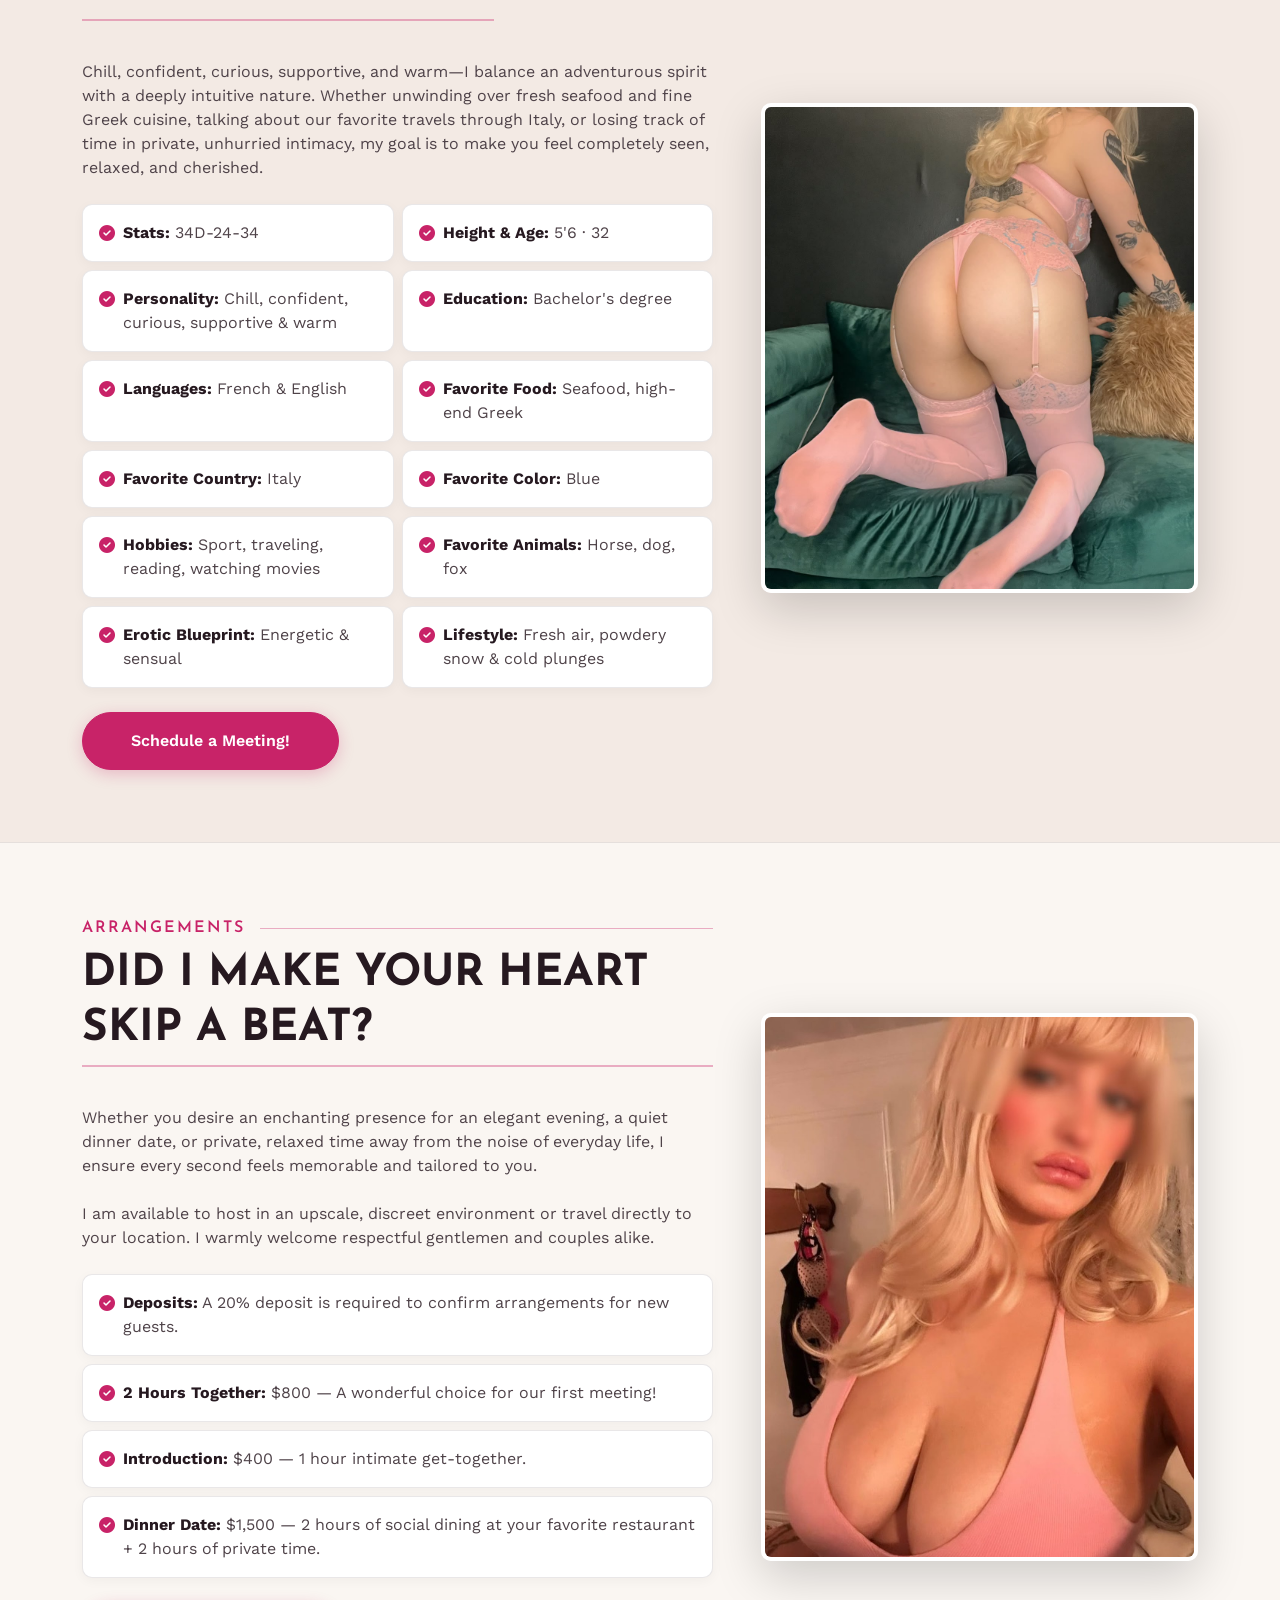
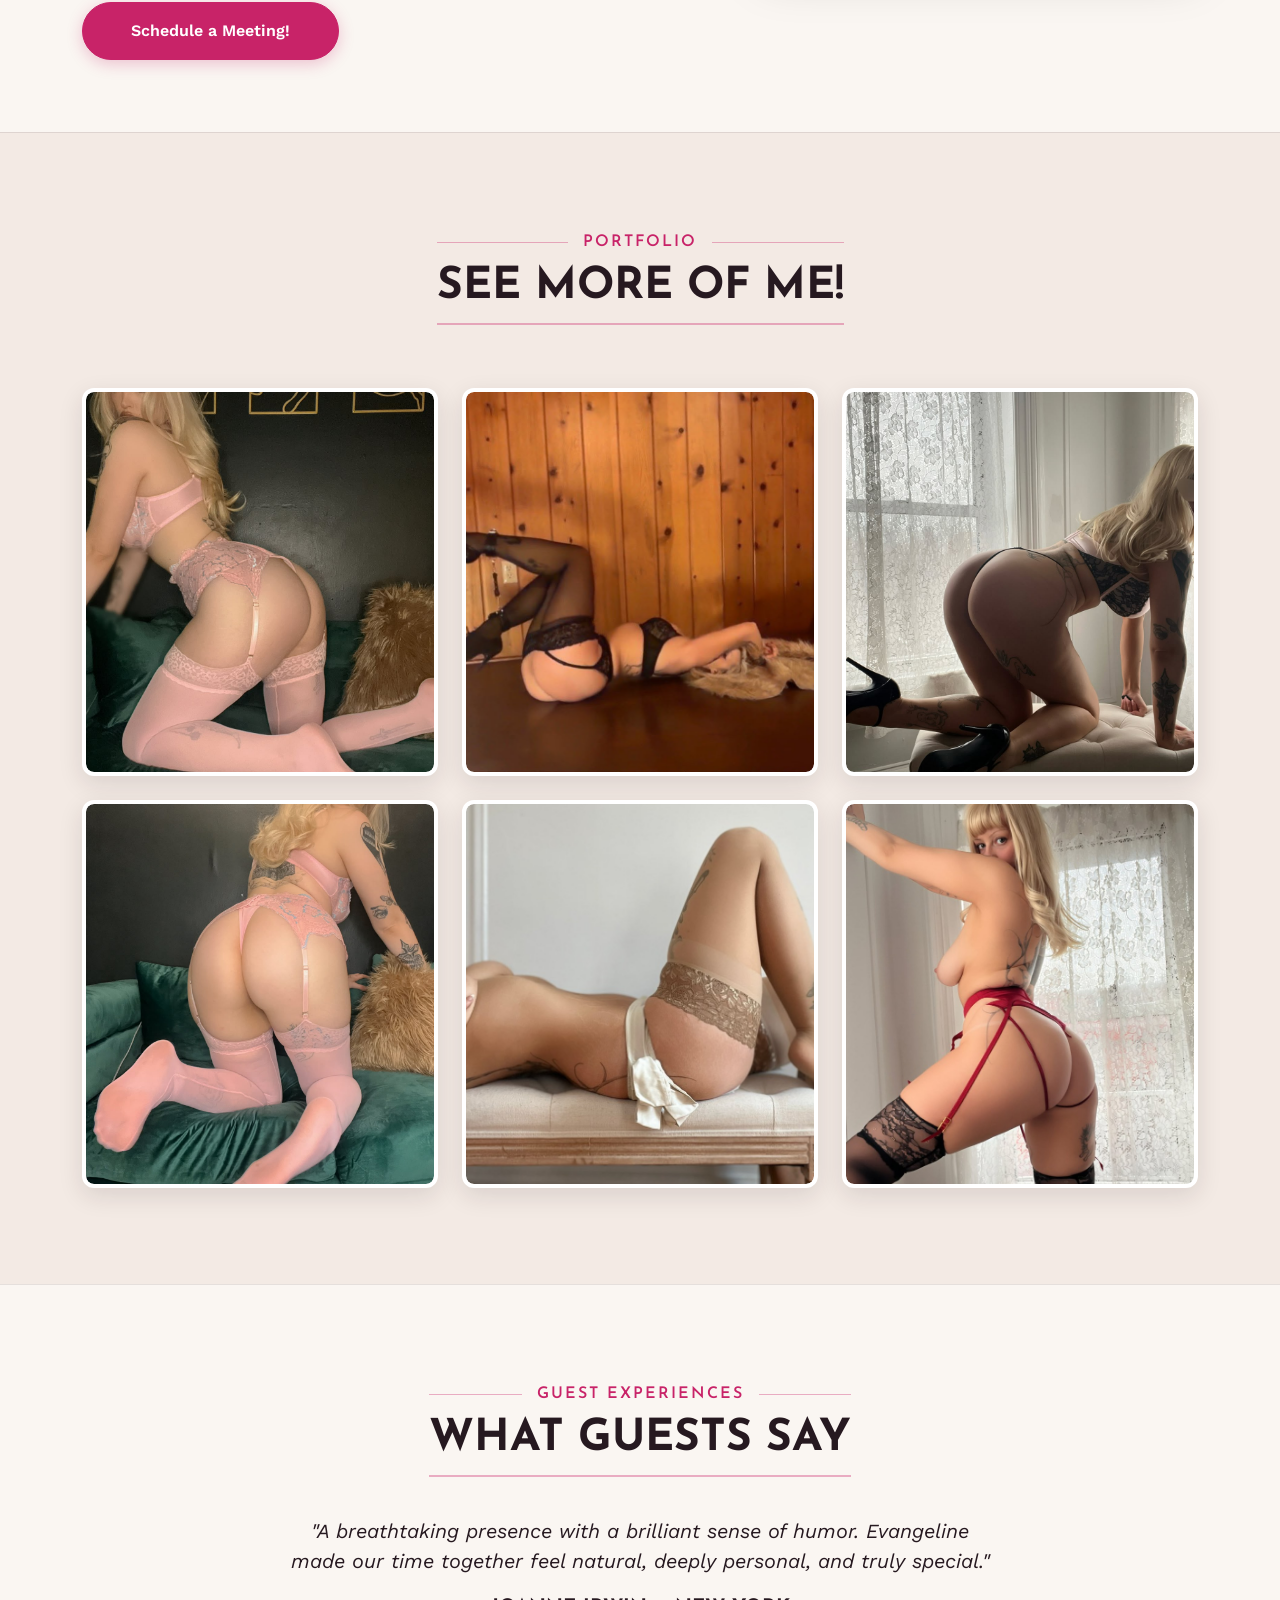
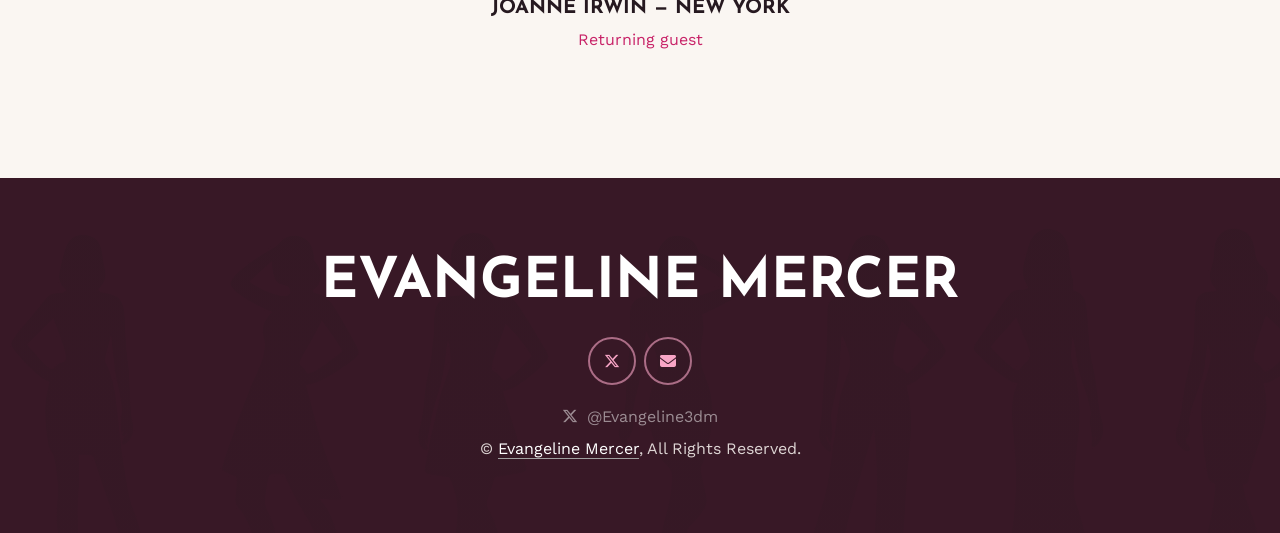
==== commit 2f67b92f: "Switch to warm ivory & champagne palette, add @Evangeline3dm X link, and enrich Get To Know Me info" ====
--- a/index.html
+++ b/index.html
@@ -37,7 +37,7 @@
 <body>
     <!-- Spinner Start -->
     <div id="spinner"
-        class="show bg-dark position-fixed translate-middle w-100 vh-100 top-50 start-50 d-flex align-items-center justify-content-center">
+        class="show position-fixed translate-middle w-100 vh-100 top-50 start-50 d-flex align-items-center justify-content-center">
         <div class="spinner-grow text-primary" style="width: 3rem; height: 3rem;" role="status">
             <span class="sr-only">Loading...</span>
         </div>
@@ -49,7 +49,7 @@
     <div class="container-fluid p-0">
         <nav class="navbar navbar-expand-lg navbar-dark px-3 px-lg-5">
             <a href="index.html" class="navbar-brand ms-1 ms-sm-2 ms-lg-0">
-                <h2 class="mb-0 text-primary text-uppercase">Evangeline Mercer</h2>
+                <h2 class="mb-0 text-uppercase">Evangeline Mercer</h2>
             </a>
             <button type="button" class="navbar-toggler me-1 me-sm-2 me-lg-0" data-bs-toggle="collapse"
                 data-bs-target="#navbarCollapse" aria-label="Toggle navigation">
@@ -60,8 +60,11 @@
                     <a href="index.html" class="nav-item nav-link active">Home</a>
                     <a href="contact.html" class="nav-item nav-link">Contact</a>
                 </div>
-                <div class="d-none d-lg-flex">
-                    <a href="contact.html" class="btn btn-outline-primary border-2 px-4">Get in Touch</a>
+                <div class="d-none d-lg-flex align-items-center gap-3">
+                    <a href="https://x.com/Evangeline3dm" target="_blank" rel="noopener noreferrer" class="btn btn-outline-primary btn-nav-cta border-2 px-3" title="@Evangeline3dm">
+                        <i class="fab fa-x-twitter me-1"></i> @Evangeline3dm
+                    </a>
+                    <a href="contact.html" class="btn btn-outline-primary btn-nav-cta border-2 px-4">Get in Touch</a>
                 </div>
             </div>
         </nav>
@@ -73,7 +76,7 @@
                     <div class="carousel-caption d-flex flex-column align-items-center justify-content-center">
                         <div class="title mx-auto px-3 px-md-5 animated slideInDown">
                             <div class="title-center">
-                                <h5 class="text-uppercase text-light mb-2 mb-md-3" style="letter-spacing: 3px;">Welcome</h5>
+                                <h5 class="text-uppercase mb-2 mb-md-3" style="letter-spacing: 3px;">Welcome</h5>
                                 <h1 class="display-1">Glad I caught your eye</h1>
                             </div>
                         </div>
@@ -86,13 +89,13 @@
 
 
     <!-- About Start 1 -->
-    <div class="container-fluid bg-secondary py-4 py-lg-5">
+    <div class="container-fluid bg-ivory py-4 py-lg-5">
         <div class="container py-2 py-lg-4">
             <div class="row g-4 g-lg-5 align-items-center">
                 <div class="col-lg-7">
                     <div class="title wow fadeInUp" data-wow-delay="0.1s">
                         <div class="title-left">
-                            <h5></h5>
+                            <h5>Introduction</h5>
                             <h1>GLAD I<br>CAUGHT<br>YOUR EYE</h1>
                         </div>
                     </div>
@@ -100,15 +103,15 @@
                         Have you ever craved a moment where time slows down and everything feels effortlessly genuine? That's the space we step into together—vibrant, unhurried, and deeply personal. No awkward formalities or rehearsed small talk, just real chemistry and pure presence.
                     </p>
                     <p class="mb-4 wow fadeInUp" data-wow-delay="0.3s">
-                        I am genuinely curious about the people I meet—the passions that drive you, the adventures you've lived, and the quiet desires you rarely share aloud. Leave the rush of the outside world at the door, and let's create an unforgettable memory tailored just for the two of us.
+                        I am fascinated by the complexities of relationships and genuine human connection—the passions that drive you, the adventures you've lived, and the quiet desires you rarely share aloud. Leave the rush of the outside world at the door, and let's create an unforgettable memory tailored just for the two of us.
                     </p>
                     <div class="wow fadeInUp" data-wow-delay="0.4s">
                         <a href="contact.html" class="btn btn-primary py-3 px-5 d-block d-sm-inline-block text-center">Schedule a Meeting!</a>
                     </div>
                 </div>
                 <div class="col-lg-5 wow fadeInUp text-center" data-wow-delay="0.5s">
-                    <div class="position-relative overflow-hidden rounded shadow-lg mx-auto" style="max-width: 440px;">
-                        <img class="img-fluid w-100 rounded" src="img/evangeline-1.jpg" alt="Evangeline Mercer" style="object-fit: cover; max-height: 540px;">
+                    <div class="position-relative overflow-hidden rounded-3 shadow-lg mx-auto border border-4 border-white" style="max-width: 440px;">
+                        <img class="img-fluid w-100" src="img/evangeline-1.jpg" alt="Evangeline Mercer" style="object-fit: cover; max-height: 540px;">
                     </div>
                 </div>
             </div>
@@ -118,60 +121,100 @@
 
 
     <!-- About Start 2 -->
-    <div class="container-fluid bg-secondary border-top border-dark py-4 py-lg-5">
+    <div class="container-fluid bg-secondary border-top border-theme py-4 py-lg-5">
         <div class="container py-2 py-lg-4">
             <div class="row g-4 g-lg-5 align-items-center">
                 <div class="col-lg-7">
                     <div class="title wow fadeInUp" data-wow-delay="0.1s">
                         <div class="title-left">
-                            <h5></h5>
+                            <h5>About Me</h5>
                             <h1>GET TO KNOW ME</h1>
                         </div>
                     </div>
                     <p class="mb-4 wow fadeInUp" data-wow-delay="0.2s">
-                        Warm, fiery, and effortlessly engaging, I balance an adventurous spirit with a deeply intuitive and attentive nature. Whether sharing captivating conversation over wine or enjoying private, unhurried intimacy, my goal is to make you feel completely seen, relaxed, and cherished.
+                        Chill, confident, curious, supportive, and warm—I balance an adventurous spirit with a deeply intuitive nature. Whether unwinding over fresh seafood and fine Greek cuisine, talking about our favorite travels through Italy, or losing track of time in private, unhurried intimacy, my goal is to make you feel completely seen, relaxed, and cherished.
                     </p>
-                    <ul class="list-group list-group-flush mb-4 wow fadeInUp" data-wow-delay="0.3s">
-                        <li class="list-group-item bg-dark text-body border-secondary ps-0 py-2 d-flex align-items-start">
-                            <i class="fa fa-check-circle text-primary me-2 mt-1 flex-shrink-0"></i>
-                            <div><strong>Stats:</strong> 34D-24-34</div>
-                        </li>
-                        <li class="list-group-item bg-dark text-body border-secondary ps-0 py-2 d-flex align-items-start">
-                            <i class="fa fa-check-circle text-primary me-2 mt-1 flex-shrink-0"></i>
-                            <div><strong>Height:</strong> 5'6</div>
-                        </li>
-                        <li class="list-group-item bg-dark text-body border-secondary ps-0 py-2 d-flex align-items-start">
-                            <i class="fa fa-check-circle text-primary me-2 mt-1 flex-shrink-0"></i>
-                            <div><strong>Age:</strong> 32</div>
-                        </li>
-                        <li class="list-group-item bg-dark text-body border-secondary ps-0 py-2 d-flex align-items-start">
-                            <i class="fa fa-check-circle text-primary me-2 mt-1 flex-shrink-0"></i>
-                            <div><strong>Favorite Color:</strong> Blue</div>
-                        </li>
-                        <li class="list-group-item bg-dark text-body border-secondary ps-0 py-2 d-flex align-items-start">
-                            <i class="fa fa-check-circle text-primary me-2 mt-1 flex-shrink-0"></i>
-                            <div><strong>Education:</strong> Bachelor's degree</div>
-                        </li>
-                        <li class="list-group-item bg-dark text-body border-secondary ps-0 py-2 d-flex align-items-start">
-                            <i class="fa fa-check-circle text-primary me-2 mt-1 flex-shrink-0"></i>
-                            <div><strong>Languages:</strong> French &amp; English</div>
-                        </li>
-                        <li class="list-group-item bg-dark text-body border-secondary ps-0 py-2 d-flex align-items-start">
-                            <i class="fa fa-check-circle text-primary me-2 mt-1 flex-shrink-0"></i>
-                            <div><strong>Erotic Blueprint:</strong> Energetic &amp; sensual</div>
-                        </li>
-                        <li class="list-group-item bg-dark text-body border-secondary ps-0 py-2 d-flex align-items-start">
-                            <i class="fa fa-check-circle text-primary me-2 mt-1 flex-shrink-0"></i>
-                            <div><strong>Lifestyle:</strong> Fresh air, powdery snow &amp; cold plunges</div>
-                        </li>
-                    </ul>
+                    <div class="row g-2 mb-4 wow fadeInUp" data-wow-delay="0.3s">
+                        <div class="col-sm-6">
+                            <div class="stat-pill p-3 rounded-3 d-flex align-items-start h-100">
+                                <i class="fa fa-check-circle text-primary me-2 mt-1 flex-shrink-0"></i>
+                                <div><strong class="text-heading">Stats:</strong> 34D-24-34</div>
+                            </div>
+                        </div>
+                        <div class="col-sm-6">
+                            <div class="stat-pill p-3 rounded-3 d-flex align-items-start h-100">
+                                <i class="fa fa-check-circle text-primary me-2 mt-1 flex-shrink-0"></i>
+                                <div><strong class="text-heading">Height &amp; Age:</strong> 5'6 · 32</div>
+                            </div>
+                        </div>
+                        <div class="col-sm-6">
+                            <div class="stat-pill p-3 rounded-3 d-flex align-items-start h-100">
+                                <i class="fa fa-check-circle text-primary me-2 mt-1 flex-shrink-0"></i>
+                                <div><strong class="text-heading">Personality:</strong> Chill, confident, curious, supportive &amp; warm</div>
+                            </div>
+                        </div>
+                        <div class="col-sm-6">
+                            <div class="stat-pill p-3 rounded-3 d-flex align-items-start h-100">
+                                <i class="fa fa-check-circle text-primary me-2 mt-1 flex-shrink-0"></i>
+                                <div><strong class="text-heading">Education:</strong> Bachelor's degree</div>
+                            </div>
+                        </div>
+                        <div class="col-sm-6">
+                            <div class="stat-pill p-3 rounded-3 d-flex align-items-start h-100">
+                                <i class="fa fa-check-circle text-primary me-2 mt-1 flex-shrink-0"></i>
+                                <div><strong class="text-heading">Languages:</strong> French &amp; English</div>
+                            </div>
+                        </div>
+                        <div class="col-sm-6">
+                            <div class="stat-pill p-3 rounded-3 d-flex align-items-start h-100">
+                                <i class="fa fa-check-circle text-primary me-2 mt-1 flex-shrink-0"></i>
+                                <div><strong class="text-heading">Favorite Food:</strong> Seafood, high-end Greek</div>
+                            </div>
+                        </div>
+                        <div class="col-sm-6">
+                            <div class="stat-pill p-3 rounded-3 d-flex align-items-start h-100">
+                                <i class="fa fa-check-circle text-primary me-2 mt-1 flex-shrink-0"></i>
+                                <div><strong class="text-heading">Favorite Country:</strong> Italy</div>
+                            </div>
+                        </div>
+                        <div class="col-sm-6">
+                            <div class="stat-pill p-3 rounded-3 d-flex align-items-start h-100">
+                                <i class="fa fa-check-circle text-primary me-2 mt-1 flex-shrink-0"></i>
+                                <div><strong class="text-heading">Favorite Color:</strong> Blue</div>
+                            </div>
+                        </div>
+                        <div class="col-sm-6">
+                            <div class="stat-pill p-3 rounded-3 d-flex align-items-start h-100">
+                                <i class="fa fa-check-circle text-primary me-2 mt-1 flex-shrink-0"></i>
+                                <div><strong class="text-heading">Hobbies:</strong> Sport, traveling, reading, watching movies</div>
+                            </div>
+                        </div>
+                        <div class="col-sm-6">
+                            <div class="stat-pill p-3 rounded-3 d-flex align-items-start h-100">
+                                <i class="fa fa-check-circle text-primary me-2 mt-1 flex-shrink-0"></i>
+                                <div><strong class="text-heading">Favorite Animals:</strong> Horse, dog, fox</div>
+                            </div>
+                        </div>
+                        <div class="col-sm-6">
+                            <div class="stat-pill p-3 rounded-3 d-flex align-items-start h-100">
+                                <i class="fa fa-check-circle text-primary me-2 mt-1 flex-shrink-0"></i>
+                                <div><strong class="text-heading">Erotic Blueprint:</strong> Energetic &amp; sensual</div>
+                            </div>
+                        </div>
+                        <div class="col-sm-6">
+                            <div class="stat-pill p-3 rounded-3 d-flex align-items-start h-100">
+                                <i class="fa fa-check-circle text-primary me-2 mt-1 flex-shrink-0"></i>
+                                <div><strong class="text-heading">Lifestyle:</strong> Fresh air, powdery snow &amp; cold plunges</div>
+                            </div>
+                        </div>
+                    </div>
                     <div class="wow fadeInUp" data-wow-delay="0.4s">
                         <a href="contact.html" class="btn btn-primary py-3 px-5 d-block d-sm-inline-block text-center">Schedule a Meeting!</a>
                     </div>
                 </div>
                 <div class="col-lg-5 wow fadeInUp text-center" data-wow-delay="0.5s">
-                    <div class="position-relative overflow-hidden rounded shadow-lg mx-auto" style="max-width: 440px;">
-                        <img class="img-fluid w-100 rounded" src="img/evangeline-4.jpg" alt="Evangeline Mercer" style="object-fit: cover; max-height: 540px;">
+                    <div class="position-relative overflow-hidden rounded-3 shadow-lg mx-auto border border-4 border-white" style="max-width: 440px;">
+                        <img class="img-fluid w-100" src="img/evangeline-4.jpg" alt="Evangeline Mercer" style="object-fit: cover; max-height: 540px;">
                     </div>
                 </div>
             </div>
@@ -181,13 +224,13 @@
 
 
     <!-- About Start 3 -->
-    <div class="container-fluid bg-secondary border-top border-dark py-4 py-lg-5">
+    <div class="container-fluid bg-ivory border-top border-theme py-4 py-lg-5">
         <div class="container py-2 py-lg-4">
             <div class="row g-4 g-lg-5 align-items-center">
                 <div class="col-lg-7">
                     <div class="title wow fadeInUp" data-wow-delay="0.1s">
                         <div class="title-left">
-                            <h5></h5>
+                            <h5>Arrangements</h5>
                             <h1>DID I MAKE YOUR HEART SKIP A BEAT?</h1>
                         </div>
                     </div>
@@ -197,31 +240,31 @@
                     <p class="mb-4 wow fadeInUp" data-wow-delay="0.25s">
                         I am available to host in an upscale, discreet environment or travel directly to your location. I warmly welcome respectful gentlemen and couples alike.
                     </p>
-                    <ul class="list-group list-group-flush mb-4 wow fadeInUp" data-wow-delay="0.3s">
-                        <li class="list-group-item bg-dark text-body border-secondary ps-0 py-3 d-flex align-items-start">
+                    <div class="d-flex flex-column gap-2 mb-4 wow fadeInUp" data-wow-delay="0.3s">
+                        <div class="rate-card p-3 rounded-3 d-flex align-items-start">
                             <i class="fa fa-check-circle text-primary me-2 mt-1 flex-shrink-0"></i>
-                            <div><strong>Deposits:</strong> A 20% deposit is required to confirm arrangements for new guests.</div>
-                        </li>
-                        <li class="list-group-item bg-dark text-body border-secondary ps-0 py-3 d-flex align-items-start">
+                            <div><strong class="text-heading">Deposits:</strong> A 20% deposit is required to confirm arrangements for new guests.</div>
+                        </div>
+                        <div class="rate-card p-3 rounded-3 d-flex align-items-start">
                             <i class="fa fa-check-circle text-primary me-2 mt-1 flex-shrink-0"></i>
-                            <div><strong>2 Hours Together:</strong> $800 — A wonderful choice for our first meeting!</div>
-                        </li>
-                        <li class="list-group-item bg-dark text-body border-secondary ps-0 py-3 d-flex align-items-start">
+                            <div><strong class="text-heading">2 Hours Together:</strong> $800 — A wonderful choice for our first meeting!</div>
+                        </div>
+                        <div class="rate-card p-3 rounded-3 d-flex align-items-start">
                             <i class="fa fa-check-circle text-primary me-2 mt-1 flex-shrink-0"></i>
-                            <div><strong>Introduction:</strong> $400 — 1 hour intimate get-together.</div>
-                        </li>
-                        <li class="list-group-item bg-dark text-body border-secondary ps-0 py-3 d-flex align-items-start">
+                            <div><strong class="text-heading">Introduction:</strong> $400 — 1 hour intimate get-together.</div>
+                        </div>
+                        <div class="rate-card p-3 rounded-3 d-flex align-items-start">
                             <i class="fa fa-check-circle text-primary me-2 mt-1 flex-shrink-0"></i>
-                            <div><strong>Dinner Date:</strong> $1,500 — 2 hours of social dining at your favorite restaurant + 2 hours of private time.</div>
-                        </li>
-                    </ul>
+                            <div><strong class="text-heading">Dinner Date:</strong> $1,500 — 2 hours of social dining at your favorite restaurant + 2 hours of private time.</div>
+                        </div>
+                    </div>
                     <div class="wow fadeInUp" data-wow-delay="0.4s">
                         <a href="contact.html" class="btn btn-primary py-3 px-5 d-block d-sm-inline-block text-center">Schedule a Meeting!</a>
                     </div>
                 </div>
                 <div class="col-lg-5 wow fadeInUp text-center" data-wow-delay="0.5s">
-                    <div class="position-relative overflow-hidden rounded shadow-lg mx-auto" style="max-width: 440px;">
-                        <img class="img-fluid w-100 rounded" src="img/evangeline-6.jpg" alt="Evangeline Mercer" style="object-fit: cover; max-height: 540px;">
+                    <div class="position-relative overflow-hidden rounded-3 shadow-lg mx-auto border border-4 border-white" style="max-width: 440px;">
+                        <img class="img-fluid w-100" src="img/evangeline-6.jpg" alt="Evangeline Mercer" style="object-fit: cover; max-height: 540px;">
                     </div>
                 </div>
             </div>
@@ -231,12 +274,12 @@
 
 
     <!-- Gallery / Portfolio Start -->
-    <div class="container-fluid py-5">
+    <div class="container-fluid bg-secondary border-top border-theme py-5">
         <div class="container py-3 py-lg-5">
             <div class="text-center mb-4 mb-lg-5">
                 <div class="title wow fadeInUp" data-wow-delay="0.1s">
                     <div class="title-center">
-                        <h5 class="text-uppercase text-primary mb-2">Portfolio</h5>
+                        <h5 class="text-uppercase mb-2">Portfolio</h5>
                         <h1>SEE MORE OF ME!</h1>
                     </div>
                 </div>
@@ -247,7 +290,7 @@
                         <a href="img/evangeline-1.jpg" data-lightbox="gallery" data-title="Evangeline Mercer">
                             <img src="img/evangeline-1.jpg" alt="Evangeline Mercer">
                             <div class="gallery-overlay">
-                                <i class="fa fa-expand text-white"></i>
+                                <i class="fa fa-expand"></i>
                             </div>
                         </a>
                     </div>
@@ -257,7 +300,7 @@
                         <a href="img/evangeline-2.jpg" data-lightbox="gallery" data-title="Evangeline Mercer">
                             <img src="img/evangeline-2.jpg" alt="Evangeline Mercer">
                             <div class="gallery-overlay">
-                                <i class="fa fa-expand text-white"></i>
+                                <i class="fa fa-expand"></i>
                             </div>
                         </a>
                     </div>
@@ -267,7 +310,7 @@
                         <a href="img/evangeline-3.jpg" data-lightbox="gallery" data-title="Evangeline Mercer">
                             <img src="img/evangeline-3.jpg" alt="Evangeline Mercer">
                             <div class="gallery-overlay">
-                                <i class="fa fa-expand text-white"></i>
+                                <i class="fa fa-expand"></i>
                             </div>
                         </a>
                     </div>
@@ -277,7 +320,7 @@
                         <a href="img/evangeline-4.jpg" data-lightbox="gallery" data-title="Evangeline Mercer">
                             <img src="img/evangeline-4.jpg" alt="Evangeline Mercer">
                             <div class="gallery-overlay">
-                                <i class="fa fa-expand text-white"></i>
+                                <i class="fa fa-expand"></i>
                             </div>
                         </a>
                     </div>
@@ -287,7 +330,7 @@
                         <a href="img/evangeline-5.jpg" data-lightbox="gallery" data-title="Evangeline Mercer">
                             <img src="img/evangeline-5.jpg" alt="Evangeline Mercer" style="object-position: center;">
                             <div class="gallery-overlay">
-                                <i class="fa fa-expand text-white"></i>
+                                <i class="fa fa-expand"></i>
                             </div>
                         </a>
                     </div>
@@ -297,7 +340,7 @@
                         <a href="img/evangeline-7.jpg" data-lightbox="gallery" data-title="Evangeline Mercer">
                             <img src="img/evangeline-7.jpg" alt="Evangeline Mercer" style="object-position: center top;">
                             <div class="gallery-overlay">
-                                <i class="fa fa-expand text-white"></i>
+                                <i class="fa fa-expand"></i>
                             </div>
                         </a>
                     </div>
@@ -309,12 +352,12 @@
 
 
     <!-- Testimonial Start -->
-    <div class="container-fluid py-5 bg-secondary">
+    <div class="container-fluid bg-ivory border-top border-theme py-5">
         <div class="container py-3 py-lg-5">
             <div class="text-center mb-4">
                 <div class="title wow fadeInUp" data-wow-delay="0.1s">
                     <div class="title-center">
-                        <h5 class="text-uppercase text-primary mb-2">Guest Experiences</h5>
+                        <h5 class="text-uppercase mb-2">Guest Experiences</h5>
                         <h1>What Guests Say</h1>
                     </div>
                 </div>
@@ -323,32 +366,32 @@
                 <div class="testimonial-item text-center">
                     <p class="fs-5">"A breathtaking presence with a brilliant sense of humor. Evangeline made our time together feel natural, deeply personal, and truly special."</p>
                     <h5 class="text-uppercase">Joanne Irwin — New York</h5>
-                    <span class="text-primary">Returning guest</span>
+                    <span class="text-primary fw-semibold">Returning guest</span>
                 </div>
                 <div class="testimonial-item text-center">
                     <p class="fs-5">"From the first note to our goodbye, every detail was handled with grace. Evangeline is intelligent, kind, and an absolute joy to spend an evening with."</p>
                     <h5 class="text-uppercase">Lana Anderson — Los Angeles</h5>
-                    <span class="text-primary">First-time guest</span>
+                    <span class="text-primary fw-semibold">First-time guest</span>
                 </div>
                 <div class="testimonial-item text-center">
                     <p class="fs-5">"Evangeline is warm, genuinely engaging, and completely present. Our evening together felt completely effortless from beginning to end."</p>
                     <h5 class="text-uppercase">Pamela Torney — Ottawa</h5>
-                    <span class="text-primary">Returning guest</span>
+                    <span class="text-primary fw-semibold">Returning guest</span>
                 </div>
                 <div class="testimonial-item text-center">
                     <p class="fs-5">"Thoughtful, polished, and remarkably easy to talk to. Evangeline made the entire experience feel relaxed, refined, and deeply memorable."</p>
                     <h5 class="text-uppercase">Marcus Lee — Las Vegas</h5>
-                    <span class="text-primary">First-time guest</span>
+                    <span class="text-primary fw-semibold">First-time guest</span>
                 </div>
                 <div class="testimonial-item text-center">
                     <p class="fs-5">"The conversation was just as captivating as the company. She has that rare ability to make you feel completely seen and comfortable."</p>
                     <h5 class="text-uppercase">Daniel Brooks — Toronto</h5>
-                    <span class="text-primary">Returning guest</span>
+                    <span class="text-primary fw-semibold">Returning guest</span>
                 </div>
                 <div class="testimonial-item text-center">
                     <p class="fs-5">"Everything was handled with utmost discretion, warmth, and professionalism. I left smiling and already looking forward to our next meeting."</p>
                     <h5 class="text-uppercase">Anthony Grant — Chicago</h5>
-                    <span class="text-primary">Verified guest</span>
+                    <span class="text-primary fw-semibold">Verified guest</span>
                 </div>
             </div>
         </div>
@@ -357,17 +400,25 @@
 
 
     <!-- Footer Start -->
-    <div class="container-fluid bg-dark text-light footer py-4 py-md-5 wow fadeIn" data-wow-delay="0.1s">
+    <div class="container-fluid text-light footer py-4 py-md-5 wow fadeIn" data-wow-delay="0.1s">
         <div class="container text-center py-3 py-md-4">
-            <a href="index.html">
+            <a href="index.html" class="text-decoration-none">
                 <h1 class="display-4 mb-3 text-white text-uppercase">Evangeline Mercer</h1>
             </a>
-            <div class="d-flex justify-content-center mb-4">
+            <div class="d-flex justify-content-center mb-3">
+                <a class="btn btn-lg-square btn-outline-primary border-2 m-1" href="https://x.com/Evangeline3dm" target="_blank" rel="noopener noreferrer" title="Follow @Evangeline3dm on X">
+                    <i class="fab fa-x-twitter"></i>
+                </a>
                 <a class="btn btn-lg-square btn-outline-primary border-2 m-1" href="mailto:Evangelinemercer@proton.me" title="Email Evangeline">
                     <i class="fa fa-envelope"></i>
                 </a>
             </div>
-            <p class="mb-0">&copy; <a class="border-bottom text-primary text-decoration-none" href="#">Evangeline Mercer</a>, All Rights Reserved.</p>
+            <p class="mb-2">
+                <a href="https://x.com/Evangeline3dm" target="_blank" rel="noopener noreferrer" class="text-white-50 text-decoration-none">
+                    <i class="fab fa-x-twitter me-1"></i> @Evangeline3dm
+                </a>
+            </p>
+            <p class="mb-0">&copy; <a class="border-bottom text-white text-decoration-none" href="#">Evangeline Mercer</a>, All Rights Reserved.</p>
         </div>
     </div>
     <!-- Footer End -->
--- a/css/style.css
+++ b/css/style.css
@@ -1,8 +1,52 @@
-/********** Template CSS **********/
+/********** Warm Champagne Ivory & Velvet Rose Theme **********/
+
+:root {
+    --bs-primary: #C82368;
+    --bs-secondary: #F3EAE4;
+    --bs-dark: #381826;
+    --bs-light: #FAF6F2;
+    --theme-bg: #FAF6F2;
+    --theme-alt: #F3EAE4;
+    --theme-surface: #FFFFFF;
+    --theme-plum: #381826;
+    --theme-heading: #261920;
+    --theme-text: #4F4349;
+    --theme-muted: #7B6B73;
+    --theme-accent: #C82368;
+    --theme-accent-hover: #A61B55;
+    --theme-border: rgba(38, 25, 32, 0.1);
+}
 
 html, body {
     overflow-x: hidden;
     max-width: 100%;
+    background-color: var(--theme-bg) !important;
+    color: var(--theme-text) !important;
+}
+
+h1, h2, h3, h4, h5, h6,
+.h1, .h2, .h3, .h4, .h5, .h6 {
+    color: var(--theme-heading);
+}
+
+.text-heading {
+    color: var(--theme-heading) !important;
+}
+
+.text-primary {
+    color: var(--theme-accent) !important;
+}
+
+.bg-secondary {
+    background-color: var(--theme-alt) !important;
+}
+
+.bg-ivory {
+    background-color: var(--theme-bg) !important;
+}
+
+.border-theme {
+    border-color: var(--theme-border) !important;
 }
 
 .back-to-top {
@@ -11,6 +55,8 @@
     right: 45px;
     bottom: 45px;
     z-index: 99;
+    background-color: var(--theme-surface);
+    box-shadow: 0 4px 15px rgba(38, 25, 32, 0.15);
 }
 
 
@@ -20,6 +66,7 @@
     visibility: hidden;
     transition: opacity .5s ease-out, visibility 0s linear .5s;
     z-index: 99999;
+    background-color: var(--theme-bg) !important;
 }
 
 #spinner.show {
@@ -32,7 +79,7 @@
 /*** Button ***/
 .btn {
     font-weight: 600;
-    transition: .5s;
+    transition: .35s ease;
     border-radius: 50px;
 }
 
@@ -62,7 +109,30 @@
 }
 
 .btn-primary {
-    color: var(--bs-white);
+    background-color: var(--theme-accent) !important;
+    border-color: var(--theme-accent) !important;
+    color: #FFFFFF !important;
+    box-shadow: 0 4px 15px rgba(200, 35, 104, 0.25);
+}
+
+.btn-primary:hover,
+.btn-primary:focus {
+    background-color: var(--theme-accent-hover) !important;
+    border-color: var(--theme-accent-hover) !important;
+    color: #FFFFFF !important;
+    transform: translateY(-2px);
+    box-shadow: 0 6px 20px rgba(200, 35, 104, 0.35);
+}
+
+.btn-outline-primary {
+    color: var(--theme-accent) !important;
+    border-color: var(--theme-accent) !important;
+}
+
+.btn-outline-primary:hover {
+    background-color: var(--theme-accent) !important;
+    border-color: var(--theme-accent) !important;
+    color: #FFFFFF !important;
 }
 
 
@@ -73,62 +143,117 @@
     top: 0;
     left: 0;
     z-index: 999;
-    transition: .5s;
+    transition: .4s ease;
 }
 
 .navbar-brand h2 {
     font-size: clamp(1.2rem, 4.5vw, 1.85rem);
     letter-spacing: 1px;
+    color: #FFFFFF !important;
+    transition: color 0.3s ease;
 }
 
 .navbar .navbar-nav .nav-link {
     margin-right: 25px;
-    padding: 40px 0;
-    color: var(--bs-white);
-    font-size: 17px;
+    padding: 34px 0;
+    color: rgba(255, 255, 255, 0.92);
+    font-size: 16px;
+    font-weight: 600;
+    letter-spacing: 0.5px;
     text-transform: uppercase;
     outline: none;
-    transition: .5s;
+    transition: .35s;
 }
 
 .navbar .navbar-nav .nav-link:hover,
 .navbar .navbar-nav .nav-link.active {
-    color: var(--bs-primary);
+    color: #F8A5C6;
+}
+
+.navbar .btn-nav-cta {
+    color: #FFFFFF !important;
+    border-color: rgba(255, 255, 255, 0.75) !important;
+}
+
+.navbar .btn-nav-cta:hover {
+    background-color: var(--theme-accent) !important;
+    border-color: var(--theme-accent) !important;
+    color: #FFFFFF !important;
+}
+
+/* Scrolled Sticky Navbar (Warm Ivory) */
+.navbar.bg-dark {
+    background-color: rgba(250, 246, 242, 0.97) !important;
+    backdrop-filter: blur(12px);
+    border-bottom: 1px solid var(--theme-border);
+}
+
+.navbar.bg-dark .navbar-brand h2 {
+    color: var(--theme-accent) !important;
+}
+
+.navbar.bg-dark .navbar-nav .nav-link {
+    color: var(--theme-heading);
+    padding: 20px 0;
+}
+
+.navbar.bg-dark .navbar-nav .nav-link:hover,
+.navbar.bg-dark .navbar-nav .nav-link.active {
+    color: var(--theme-accent);
+}
+
+.navbar.bg-dark .navbar-toggler {
+    border-color: rgba(38, 25, 32, 0.25);
+}
+
+.navbar.bg-dark .navbar-toggler-icon {
+    filter: invert(1) brightness(0.2);
+}
+
+.navbar.bg-dark .btn-nav-cta {
+    color: var(--theme-accent) !important;
+    border-color: var(--theme-accent) !important;
+}
+
+.navbar.bg-dark .btn-nav-cta:hover {
+    color: #FFFFFF !important;
 }
 
 @media (max-width: 991.98px) {
     .navbar {
         padding: 12px 15px;
-        background: rgba(15, 17, 21, 0.96);
+        background: rgba(56, 24, 38, 0.78);
+        backdrop-filter: blur(8px);
     }
 
     .navbar .navbar-collapse {
-        background: #111418;
-        border-radius: 10px;
+        background: var(--theme-bg);
+        border-radius: 12px;
         padding: 15px 20px;
         margin-top: 10px;
-        box-shadow: 0 10px 30px rgba(0, 0, 0, 0.6);
-        border: 1px solid rgba(255, 255, 255, 0.08);
+        box-shadow: 0 12px 30px rgba(38, 25, 32, 0.18);
+        border: 1px solid var(--theme-border);
     }
 
     .navbar .navbar-nav {
         margin-top: 4px;
-        border-top: 1px solid rgba(255, 255, 255, 0.1);
     }
 
     .navbar .navbar-nav .nav-link,
     .navbar.bg-dark .navbar-nav .nav-link {
         margin-right: 0;
         padding: 12px 0;
-        border-bottom: 1px solid rgba(255, 255, 255, 0.05);
+        color: var(--theme-heading) !important;
+        border-bottom: 1px solid rgba(38, 25, 32, 0.07);
+    }
+
+    .navbar .navbar-nav .nav-link.active,
+    .navbar .navbar-nav .nav-link:hover {
+        color: var(--theme-accent) !important;
     }
 }
 
 @media (min-width: 992px) {
-    .navbar.bg-dark .navbar-nav .nav-link {
-        padding: 20px 0;
-    }
-
     .navbar .nav-item .dropdown-menu {
         display: block;
         border: none;
@@ -147,20 +272,11 @@
     }
 }
 
-.navbar .dropdown-toggle::after {
-    border: none;
-    content: "\f107";
-    font-family: "Font Awesome 5 Free";
-    font-weight: 900;
-    vertical-align: middle;
-    margin-left: 8px;
-}
-
 
 /*** Header & Hero Carousel ***/
 #header-carousel .carousel-item {
     position: relative;
-    min-height: 520px;
+    min-height: 540px;
     max-height: 85vh;
 }
 
@@ -176,20 +292,14 @@
     left: 0;
     right: 0;
     bottom: 0;
-    padding-top: 100px;
-    background: rgba(0, 0, 0, .7);
+    padding-top: 90px;
+    background: linear-gradient(180deg, rgba(46, 18, 32, 0.62) 0%, rgba(56, 24, 38, 0.45) 50%, rgba(46, 18, 32, 0.72) 100%);
     z-index: 1;
 }
 
-.carousel-control-prev,
-.carousel-control-next {
-    width: 10%;
-}
-
-.carousel-control-prev-icon,
-.carousel-control-next-icon {
-    width: 3rem;
-    height: 3rem;
+.carousel-caption h1,
+.carousel-caption h5 {
+    color: #FFFFFF !important;
 }
 
 @media (max-width: 768px) {
@@ -225,9 +335,14 @@
 }
 
 .page-header {
-    padding-top: 200px;
-    background: linear-gradient(rgba(0, 0, 0, .7), rgba(0, 0, 0, .7)), url(../img/image.png) top center no-repeat;
+    padding-top: 185px;
+    padding-bottom: 50px;
+    background: linear-gradient(rgba(56, 24, 38, 0.72), rgba(56, 24, 38, 0.78)), url(../img/image.png) top center no-repeat;
     background-size: cover;
+}
+
+.page-header h1 {
+    color: #FFFFFF !important;
 }
 
 @media (max-width: 768px) {
@@ -242,13 +357,13 @@
 }
 
 .page-header .breadcrumb-item + .breadcrumb-item::before {
-    color: var(--bs-white);
+    color: rgba(255, 255, 255, 0.7);
 }
 
 
 /*** Title ***/
 .title {
-    margin-bottom: 1.75rem;
+    margin-bottom: 1.5rem;
     max-width: 100%;
     overflow: hidden;
 }
@@ -275,8 +390,10 @@
 .title .title-right h5 {
     position: relative;
     display: inline-block;
-    font-size: 18px;
-    font-weight: 300;
+    font-size: 16px;
+    font-weight: 600;
+    letter-spacing: 2px;
+    color: var(--theme-accent) !important;
 }
 
 .title .title-left h5::after,
@@ -288,7 +405,17 @@
     width: 500%;
     height: 0;
     top: 9px;
-    border-bottom: 1px solid var(--bs-white);
+    border-bottom: 1px solid rgba(200, 35, 104, 0.35);
+}
+
+.carousel-caption .title .title-center h5 {
+    color: #FFFFFF !important;
+}
+
+.carousel-caption .title .title-center h5::before,
+.carousel-caption .title .title-center h5::after,
+.carousel-caption .title .title-center h1 {
+    border-color: rgba(255, 255, 255, 0.75) !important;
 }
 
 .title .title-left h5::after,
@@ -304,7 +431,8 @@
 .title .title-left h1,
 .title .title-center h1,
 .title .title-right h1 {
-    border-bottom: 1px solid var(--bs-white);
+    border-bottom: 2px solid rgba(200, 35, 104, 0.35);
+    padding-bottom: 8px;
     font-size: clamp(1.6rem, 5.5vw, 2.75rem);
     line-height: 1.25;
     word-wrap: break-word;
@@ -315,7 +443,7 @@
     .title .title-left h5,
     .title .title-center h5,
     .title .title-right h5 {
-        font-size: 14px;
+        font-size: 13px;
     }
     .title .title-left h1,
     .title .title-center h1,
@@ -325,48 +453,21 @@
 }
 
 
-/*** Service ***/
-.service-item {
-    position: relative;
-    margin-top: 2.5rem;
-    overflow: hidden;
-}
-
-.service-item .service-img {
-    position: relative;
-    display: inline-block;
-}
-
-.service-item .service-img::before {
-    position: absolute;
-    content: "";
-    width: calc(100% - 12rem);
-    height: calc(100% - 12rem);
-    top: 50%;
-    left: 50%;
-    transform: translate(-50%, -50%);
-    border: 3rem solid rgba(0, 0, 0, .5);
-    border-radius: 300px;
-    z-index: 1;
-}
-
-.service-item.service-item-left {
-    border-radius: 500px 0 0 500px;
-    background: linear-gradient(to right, var(--bs-secondary), var(--bs-dark));
-}
-
-.service-item.service-item-right {
-    border-radius: 0 500px 500px 0;
-    background: linear-gradient(to left, var(--bs-secondary), var(--bs-dark));
-}
-
-@media (max-width: 767.98px) {
-    .service-item.service-item-left,
-    .service-item.service-item-right {
-        border-radius: 500px 500px 0 0;
-        background: linear-gradient(to bottom, var(--bs-secondary), var(--bs-dark));
-        text-align: center;
-    }
+/*** Stat Pills & Rate Cards ***/
+.stat-pill,
+.rate-card {
+    background: var(--theme-surface);
+    border: 1px solid var(--theme-border);
+    box-shadow: 0 3px 12px rgba(38, 25, 32, 0.04);
+    color: var(--theme-text);
+    transition: transform 0.25s ease, border-color 0.25s ease, box-shadow 0.25s ease;
+}
+
+.stat-pill:hover,
+.rate-card:hover {
+    transform: translateY(-2px);
+    border-color: rgba(200, 35, 104, 0.35);
+    box-shadow: 0 6px 18px rgba(200, 35, 104, 0.08);
 }
 
 
@@ -374,6 +475,17 @@
 .testimonial-carousel {
     max-width: 750px;
     margin: 0 auto;
+}
+
+.testimonial-carousel .testimonial-item p {
+    color: var(--theme-heading);
+    font-style: italic;
+}
+
+.testimonial-carousel .testimonial-item h5 {
+    color: var(--theme-heading);
+    margin-top: 1.25rem;
+    font-weight: 700;
 }
 
 .testimonial-carousel .owl-dots {
@@ -384,31 +496,6 @@
     justify-content: center;
 }
 
-.testimonial-carousel .owl-dots .owl-dot {
-    width: 60px;
-    height: 60px;
-    margin: 0 5px;
-    padding: 10px;
-    background: var(--bs-dark);
-    border-radius: 100px;
-    transition: .5s;
-}
-
-.testimonial-carousel .owl-dots .owl-dot.active {
-    width: 100px;
-    height: 100px;
-}
-
-.testimonial-carousel .owl-dots .owl-dot img {
-    opacity: .1;
-    transition: .5s;
-    border-radius: 100px;
-}
-
-.testimonial-carousel .owl-dots .owl-dot.active img {
-    opacity: 1;
-}
-
 @media (max-width: 768px) {
     .testimonial-carousel {
         padding: 0 10px;
@@ -423,7 +510,7 @@
 }
 
 
-/*** Footer ***/
+/*** Footer (Velvet Plum / Wine) ***/
 @keyframes footerAnimatedBg {
 	0% {
         background-position: 0 0;
@@ -435,10 +522,27 @@
 }
 
 .footer {
-	background-image: url(../img/footer-bg.png);
+    background-color: var(--theme-plum) !important;
+	background-image: linear-gradient(rgba(56, 24, 38, 0.88), rgba(56, 24, 38, 0.92)), url(../img/footer-bg.png);
 	background-position: 0px 0px;
     background-repeat: repeat-x;
 	animation: footerAnimatedBg 50s linear infinite;
+    color: rgba(250, 246, 242, 0.85) !important;
+}
+
+.footer h1 {
+    color: #FFFFFF !important;
+}
+
+.footer .btn-outline-primary {
+    color: #F8A5C6 !important;
+    border-color: rgba(248, 165, 198, 0.6) !important;
+}
+
+.footer .btn-outline-primary:hover {
+    background-color: var(--theme-accent) !important;
+    border-color: var(--theme-accent) !important;
+    color: #FFFFFF !important;
 }
 
 @media (max-width: 768px) {
@@ -456,21 +560,24 @@
 .gallery-card {
     position: relative;
     overflow: hidden;
-    border-radius: 8px;
-    box-shadow: 0 5px 15px rgba(0, 0, 0, 0.5);
-    background: #000;
+    border-radius: 12px;
+    box-shadow: 0 8px 24px rgba(38, 25, 32, 0.12);
+    background: var(--theme-surface);
+    border: 4px solid var(--theme-surface);
     transition: transform 0.3s ease, box-shadow 0.3s ease;
 }
 
 .gallery-card:hover {
     transform: translateY(-6px);
-    box-shadow: 0 10px 25px rgba(228, 23, 121, 0.35);
+    box-shadow: 0 14px 35px rgba(200, 35, 104, 0.22);
 }
 
 .gallery-card a {
     display: block;
     position: relative;
     width: 100%;
+    border-radius: 8px;
+    overflow: hidden;
 }
 
 .gallery-card img {
@@ -484,7 +591,7 @@
 
 .gallery-card:hover img {
     transform: scale(1.05);
-    filter: brightness(0.9);
+    filter: brightness(0.92);
 }
 
 .gallery-card .gallery-overlay {
@@ -493,7 +600,7 @@
     left: 0;
     width: 100%;
     height: 100%;
-    background: rgba(228, 23, 121, 0.25);
+    background: rgba(200, 35, 104, 0.22);
     display: flex;
     align-items: center;
     justify-content: center;
@@ -506,10 +613,11 @@
 }
 
 .gallery-card .gallery-overlay i {
-    font-size: 2rem;
-    padding: 12px;
+    font-size: 1.75rem;
+    padding: 14px;
     border-radius: 50%;
-    background: rgba(0, 0, 0, 0.6);
+    background: rgba(56, 24, 38, 0.72);
+    color: #FFFFFF;
 }
 
 @media (max-width: 991.98px) {
@@ -531,15 +639,46 @@
 }
 
 
-/*** Mobile Form & Table Polish ***/
-.table-dark td {
+/*** Contact Table & Form Controls (Light Editorial) ***/
+.contact-card {
+    background: var(--theme-surface);
+    border: 1px solid var(--theme-border);
+    box-shadow: 0 10px 30px rgba(38, 25, 32, 0.06);
+}
+
+.contact-table {
+    background-color: var(--theme-surface) !important;
+    color: var(--theme-text) !important;
+    border-radius: 10px;
+    overflow: hidden;
+    border: 1px solid var(--theme-border);
+}
+
+.contact-table td {
     word-break: break-word;
     overflow-wrap: anywhere;
     vertical-align: middle;
+    padding: 1rem;
+    border-color: var(--theme-border) !important;
+    background-color: var(--theme-surface) !important;
+    color: var(--theme-text) !important;
 }
 
 .form-control, .form-select {
     font-size: 16px; /* Prevents auto-zoom on iOS Safari */
+    background-color: var(--theme-bg) !important;
+    color: var(--theme-heading) !important;
+    border: 1px solid rgba(38, 25, 32, 0.15) !important;
+}
+
+.form-control:focus, .form-select:focus {
+    background-color: #FFFFFF !important;
+    border-color: var(--theme-accent) !important;
+    box-shadow: 0 0 0 0.25rem rgba(200, 35, 104, 0.15) !important;
+}
+
+.form-floating > label {
+    color: var(--theme-muted) !important;
 }
 
 @media (max-width: 576px) {
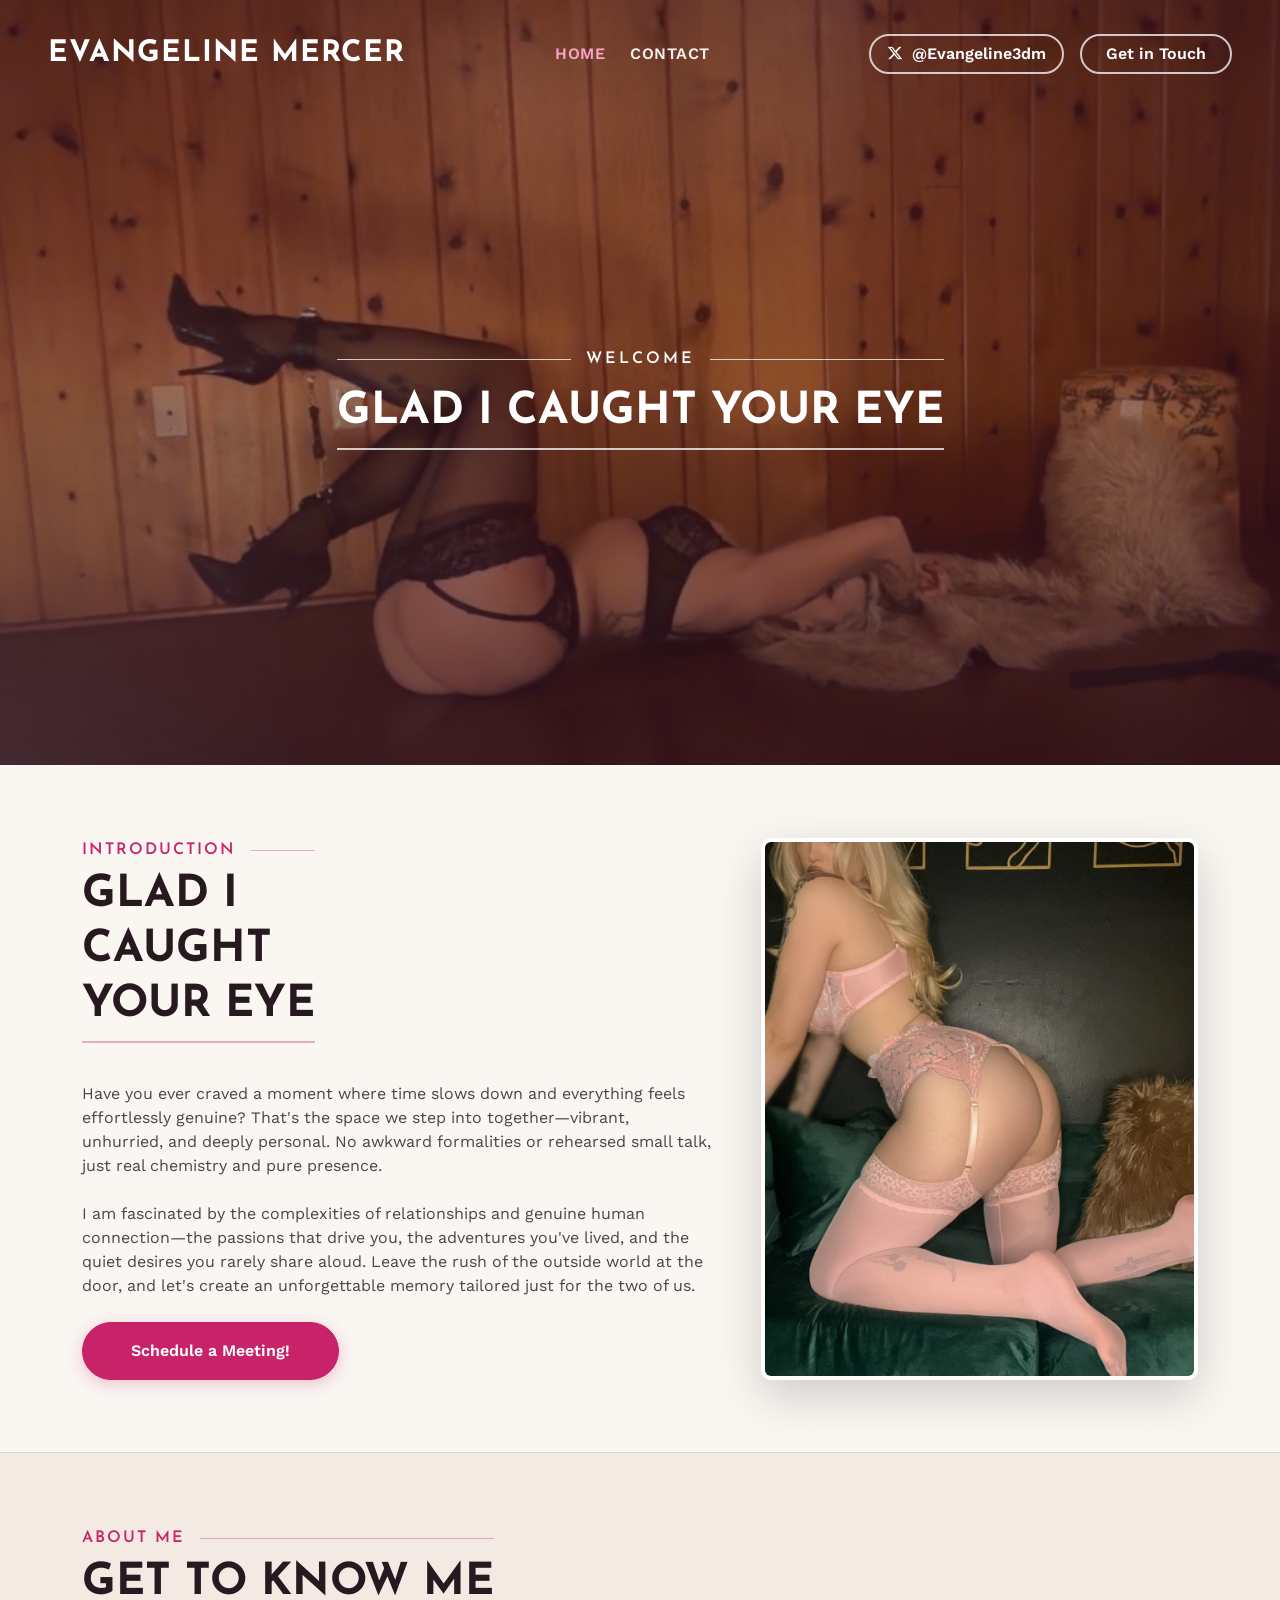
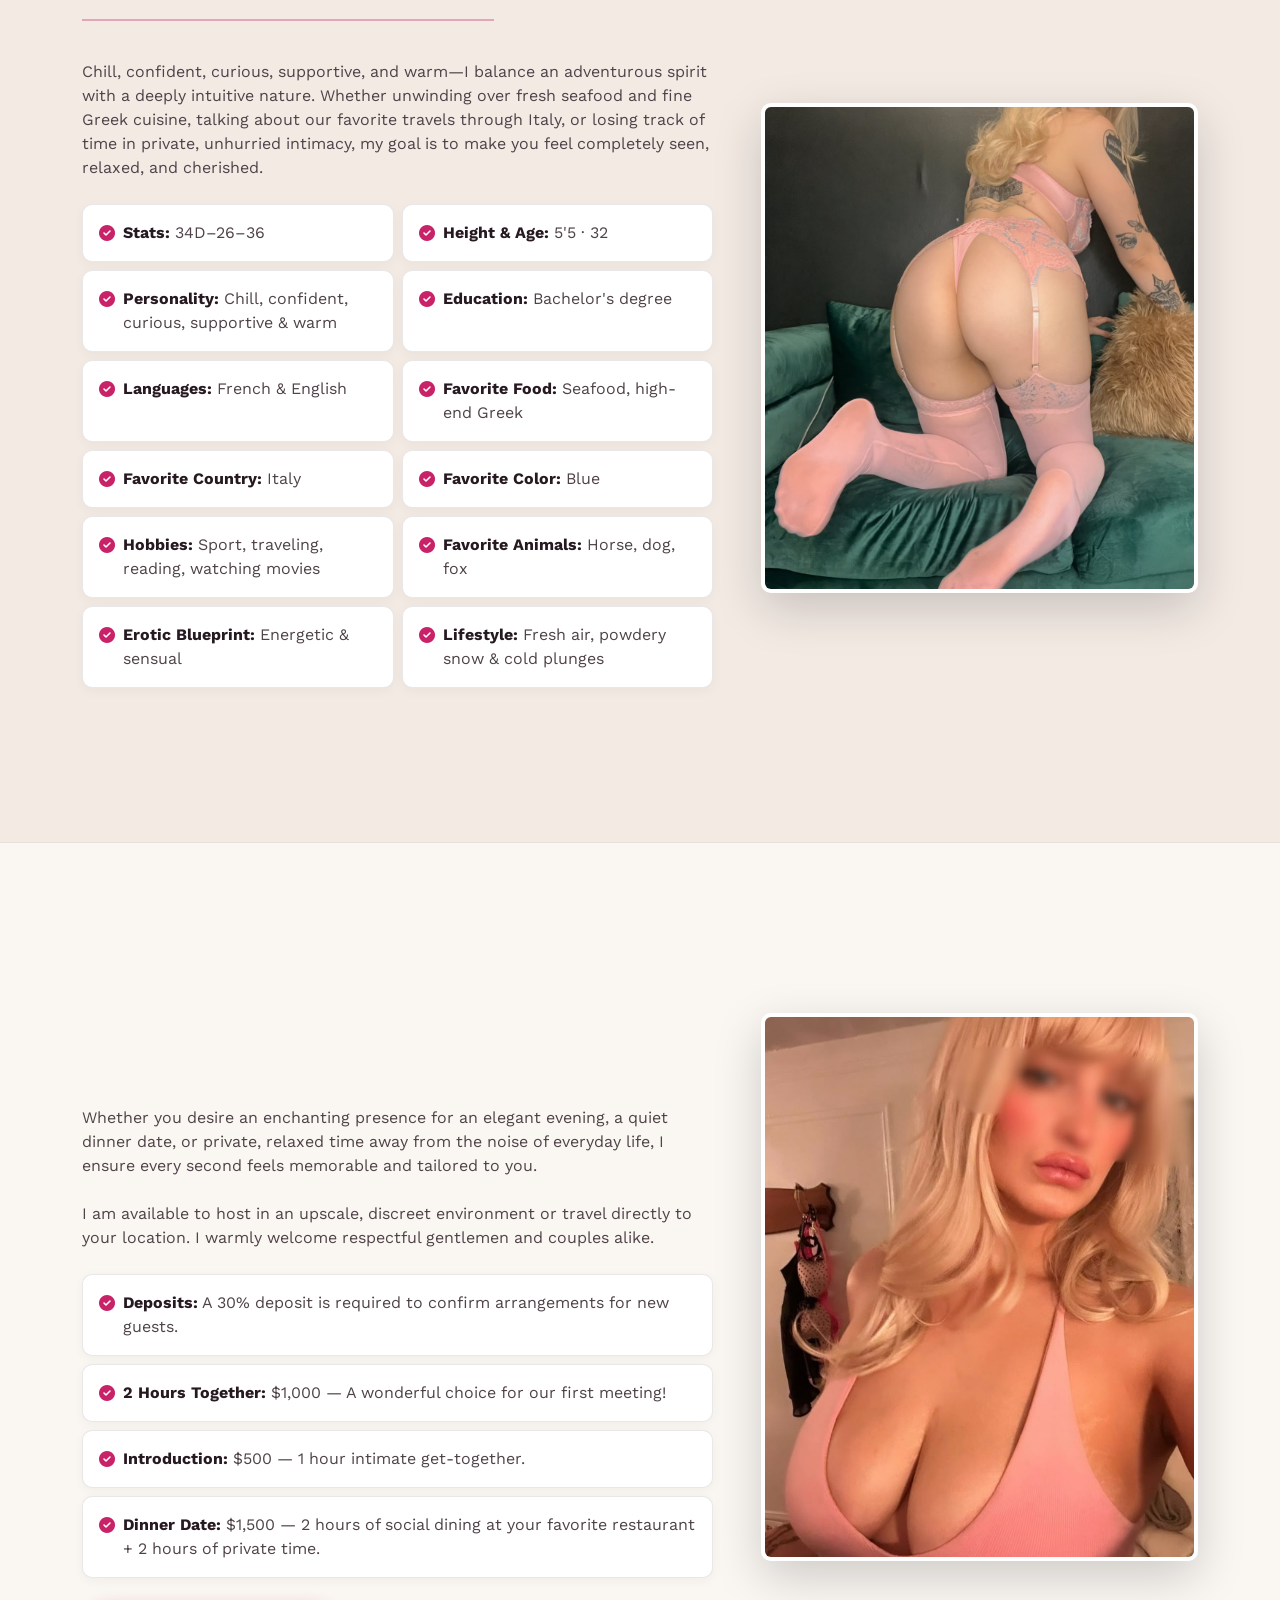
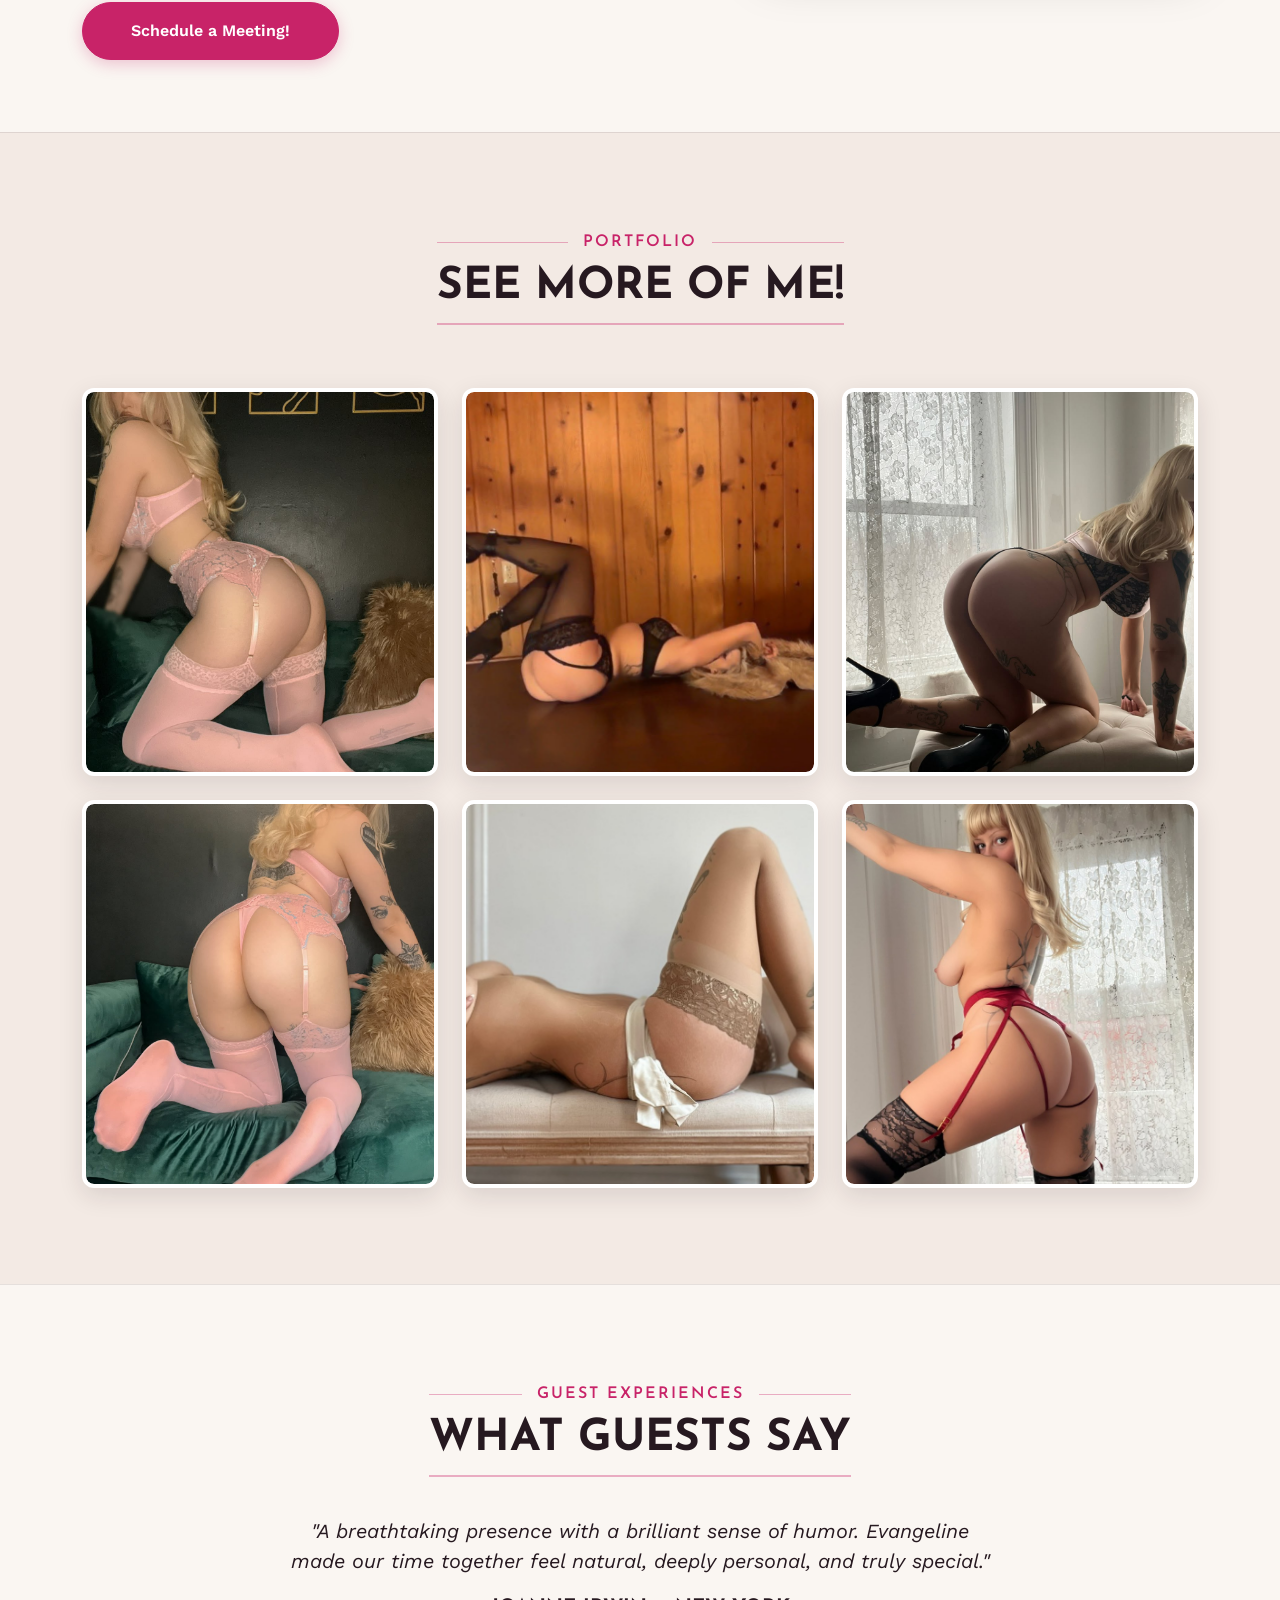
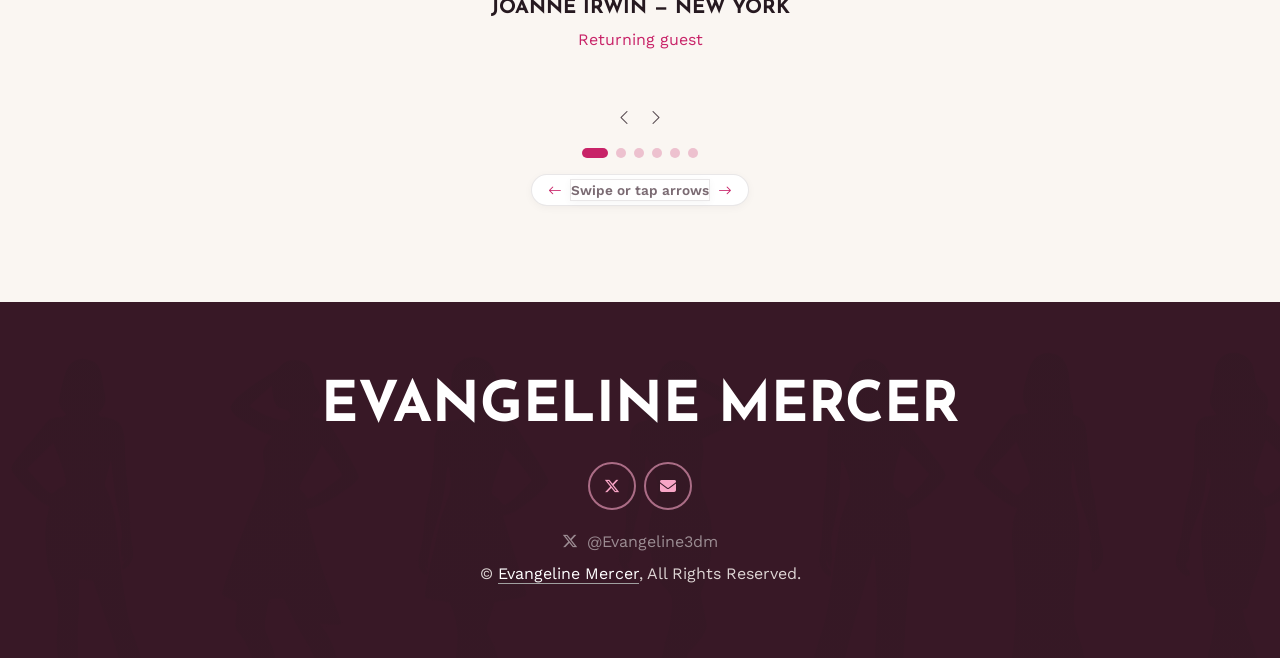
==== commit 245ce877: "Update stats, height, rates, deposit, and add testimonial swipe indicators" ====
--- a/index.html
+++ b/index.html
@@ -138,13 +138,13 @@
                         <div class="col-sm-6">
                             <div class="stat-pill p-3 rounded-3 d-flex align-items-start h-100">
                                 <i class="fa fa-check-circle text-primary me-2 mt-1 flex-shrink-0"></i>
-                                <div><strong class="text-heading">Stats:</strong> 34D-24-34</div>
-                            </div>
-                        </div>
-                        <div class="col-sm-6">
-                            <div class="stat-pill p-3 rounded-3 d-flex align-items-start h-100">
-                                <i class="fa fa-check-circle text-primary me-2 mt-1 flex-shrink-0"></i>
-                                <div><strong class="text-heading">Height &amp; Age:</strong> 5'6 · 32</div>
+                                <div><strong class="text-heading">Stats:</strong> 34D–26–36</div>
+                            </div>
+                        </div>
+                        <div class="col-sm-6">
+                            <div class="stat-pill p-3 rounded-3 d-flex align-items-start h-100">
+                                <i class="fa fa-check-circle text-primary me-2 mt-1 flex-shrink-0"></i>
+                                <div><strong class="text-heading">Height &amp; Age:</strong> 5'5 · 32</div>
                             </div>
                         </div>
                         <div class="col-sm-6">
@@ -243,15 +243,15 @@
                     <div class="d-flex flex-column gap-2 mb-4 wow fadeInUp" data-wow-delay="0.3s">
                         <div class="rate-card p-3 rounded-3 d-flex align-items-start">
                             <i class="fa fa-check-circle text-primary me-2 mt-1 flex-shrink-0"></i>
-                            <div><strong class="text-heading">Deposits:</strong> A 20% deposit is required to confirm arrangements for new guests.</div>
+                            <div><strong class="text-heading">Deposits:</strong> A 30% deposit is required to confirm arrangements for new guests.</div>
                         </div>
                         <div class="rate-card p-3 rounded-3 d-flex align-items-start">
                             <i class="fa fa-check-circle text-primary me-2 mt-1 flex-shrink-0"></i>
-                            <div><strong class="text-heading">2 Hours Together:</strong> $800 — A wonderful choice for our first meeting!</div>
+                            <div><strong class="text-heading">2 Hours Together:</strong> $1,000 — A wonderful choice for our first meeting!</div>
                         </div>
                         <div class="rate-card p-3 rounded-3 d-flex align-items-start">
                             <i class="fa fa-check-circle text-primary me-2 mt-1 flex-shrink-0"></i>
-                            <div><strong class="text-heading">Introduction:</strong> $400 — 1 hour intimate get-together.</div>
+                            <div><strong class="text-heading">Introduction:</strong> $500 — 1 hour intimate get-together.</div>
                         </div>
                         <div class="rate-card p-3 rounded-3 d-flex align-items-start">
                             <i class="fa fa-check-circle text-primary me-2 mt-1 flex-shrink-0"></i>
@@ -393,6 +393,13 @@
                     <h5 class="text-uppercase">Anthony Grant — Chicago</h5>
                     <span class="text-primary fw-semibold">Verified guest</span>
                 </div>
+            </div>
+            <div class="text-center mt-3 swipe-hint wow fadeInUp" data-wow-delay="0.4s">
+                <span class="d-inline-flex align-items-center gap-2 px-3 py-1 rounded-pill">
+                    <i class="bi bi-arrow-left text-primary"></i>
+                    <span>Swipe or tap arrows</span>
+                    <i class="bi bi-arrow-right text-primary"></i>
+                </span>
             </div>
         </div>
     </div>
--- a/css/style.css
+++ b/css/style.css
@@ -475,6 +475,7 @@
 .testimonial-carousel {
     max-width: 750px;
     margin: 0 auto;
+    position: relative;
 }
 
 .testimonial-carousel .testimonial-item p {
@@ -488,12 +489,80 @@
     font-weight: 700;
 }
 
+.testimonial-carousel .owl-nav {
+    display: flex;
+    justify-content: center;
+    gap: 16px;
+    margin-top: 24px;
+}
+
+.testimonial-carousel .owl-nav button.owl-prev,
+.testimonial-carousel .owl-nav button.owl-next {
+    width: 44px;
+    height: 44px;
+    border-radius: 50%;
+    background: var(--theme-surface) !important;
+    color: var(--theme-accent) !important;
+    border: 1px solid rgba(200, 35, 104, 0.3) !important;
+    display: inline-flex;
+    align-items: center;
+    justify-content: center;
+    font-size: 1.1rem;
+    box-shadow: 0 3px 10px rgba(38, 25, 32, 0.08);
+    transition: all 0.25s ease;
+}
+
+.testimonial-carousel .owl-nav button.owl-prev:hover,
+.testimonial-carousel .owl-nav button.owl-next:hover {
+    background: var(--theme-accent) !important;
+    color: #FFFFFF !important;
+    border-color: var(--theme-accent) !important;
+    transform: translateY(-2px);
+}
+
 .testimonial-carousel .owl-dots {
-    margin-top: 35px;
-    height: 100px;
+    margin-top: 18px;
     display: flex;
     align-items: center;
     justify-content: center;
+    gap: 8px;
+}
+
+.testimonial-carousel .owl-dots .owl-dot span {
+    width: 10px;
+    height: 10px;
+    border-radius: 50%;
+    background: rgba(200, 35, 104, 0.25);
+    display: block;
+    transition: all 0.3s ease;
+}
+
+.testimonial-carousel .owl-dots .owl-dot.active span {
+    width: 26px;
+    border-radius: 99px;
+    background: var(--theme-accent);
+}
+
+.swipe-hint span {
+    font-size: 0.85rem;
+    font-weight: 600;
+    color: var(--theme-muted);
+    background: var(--theme-surface);
+    border: 1px solid var(--theme-border);
+    box-shadow: 0 2px 8px rgba(38, 25, 32, 0.04);
+}
+
+@keyframes swipeNudge {
+    0%, 100% { transform: translateX(0); }
+    50% { transform: translateX(3px); }
+}
+
+.swipe-hint .bi-arrow-right {
+    animation: swipeNudge 1.6s ease-in-out infinite;
+}
+
+.swipe-hint .bi-arrow-left {
+    animation: swipeNudge 1.6s ease-in-out infinite reverse;
 }
 
 @media (max-width: 768px) {
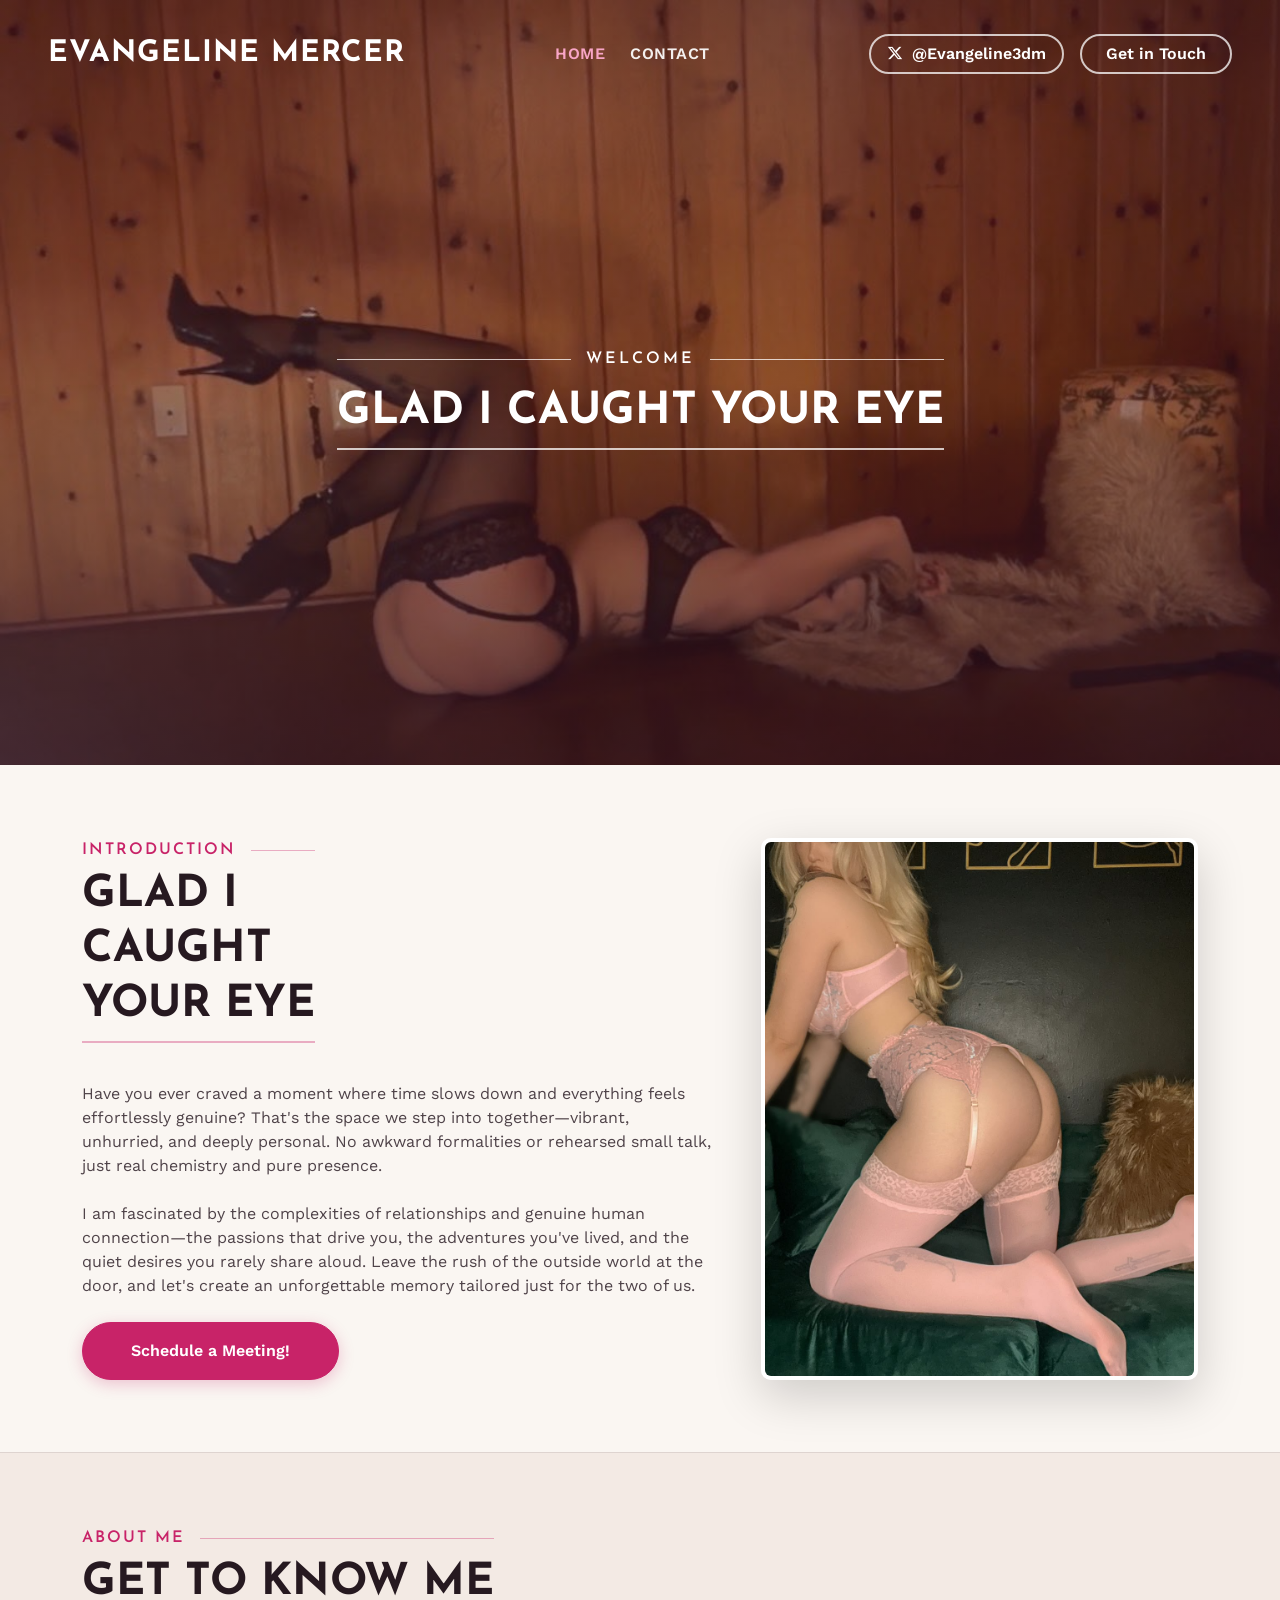
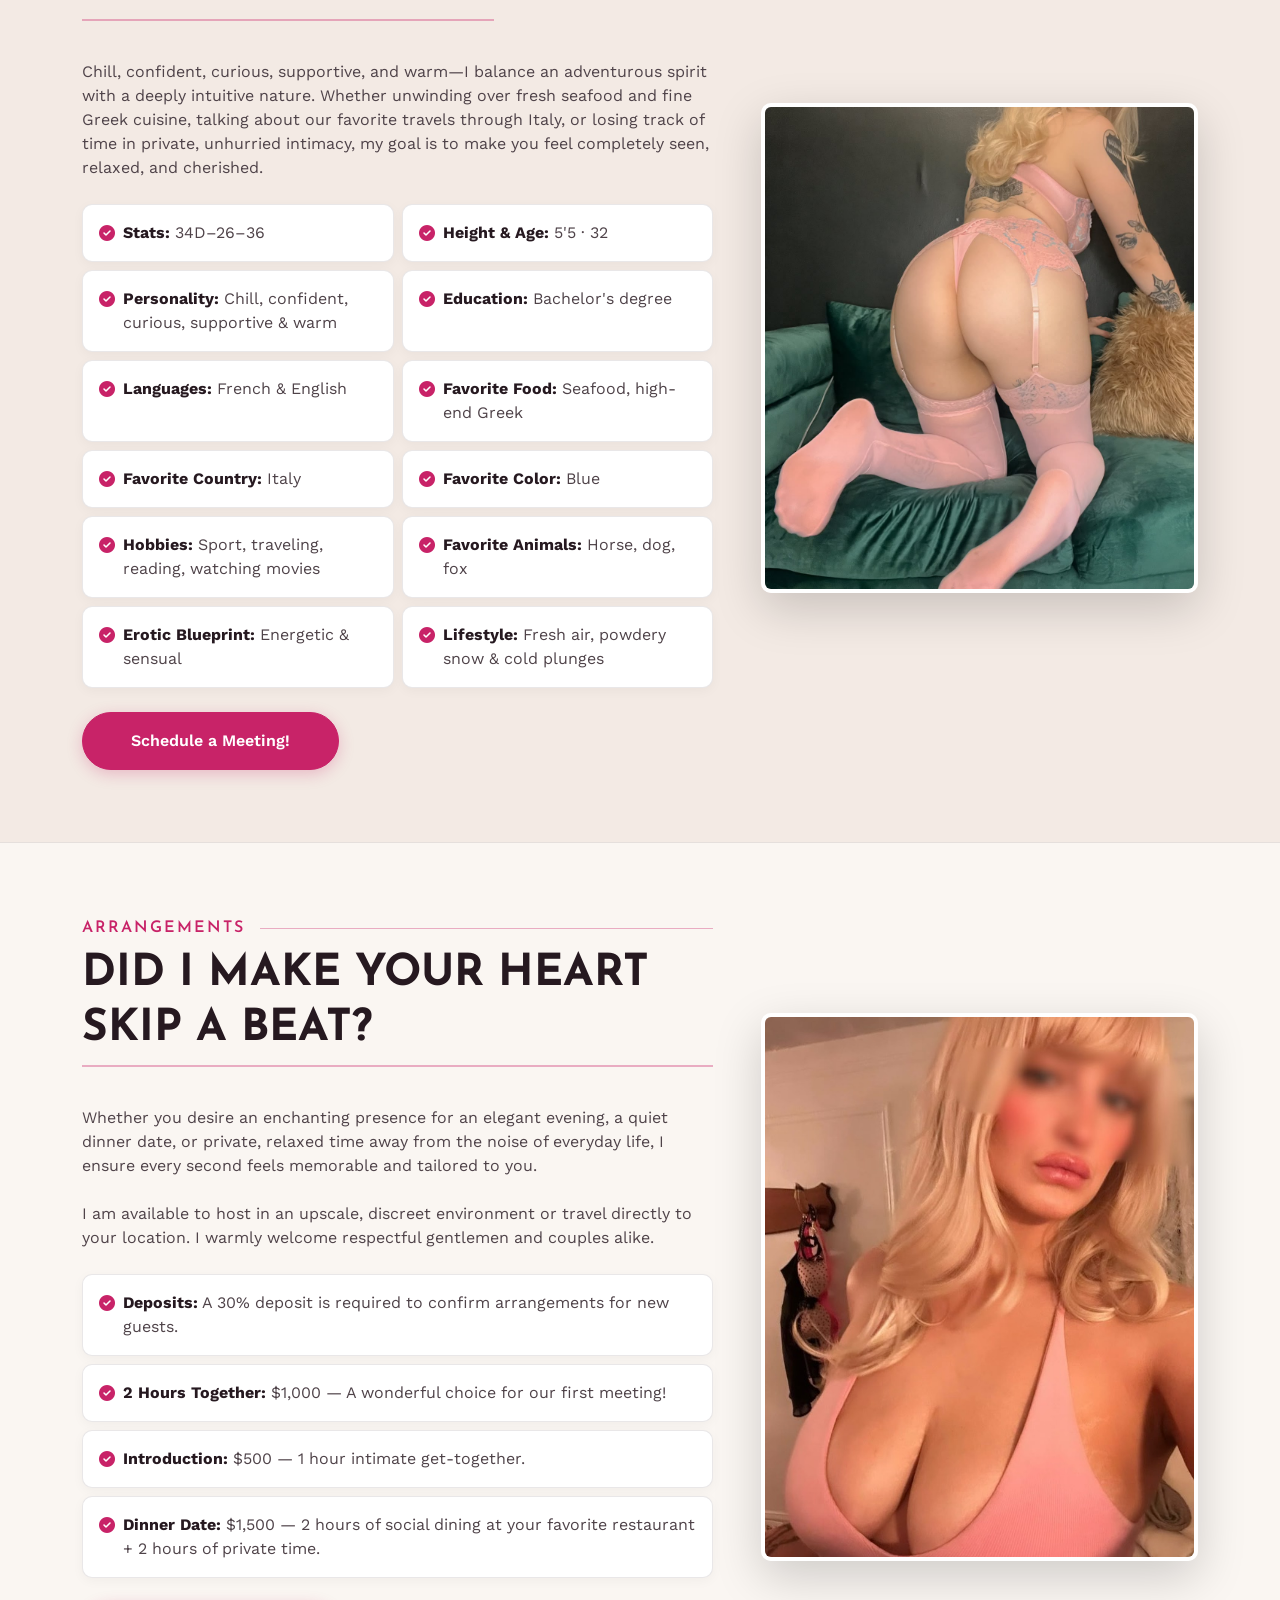
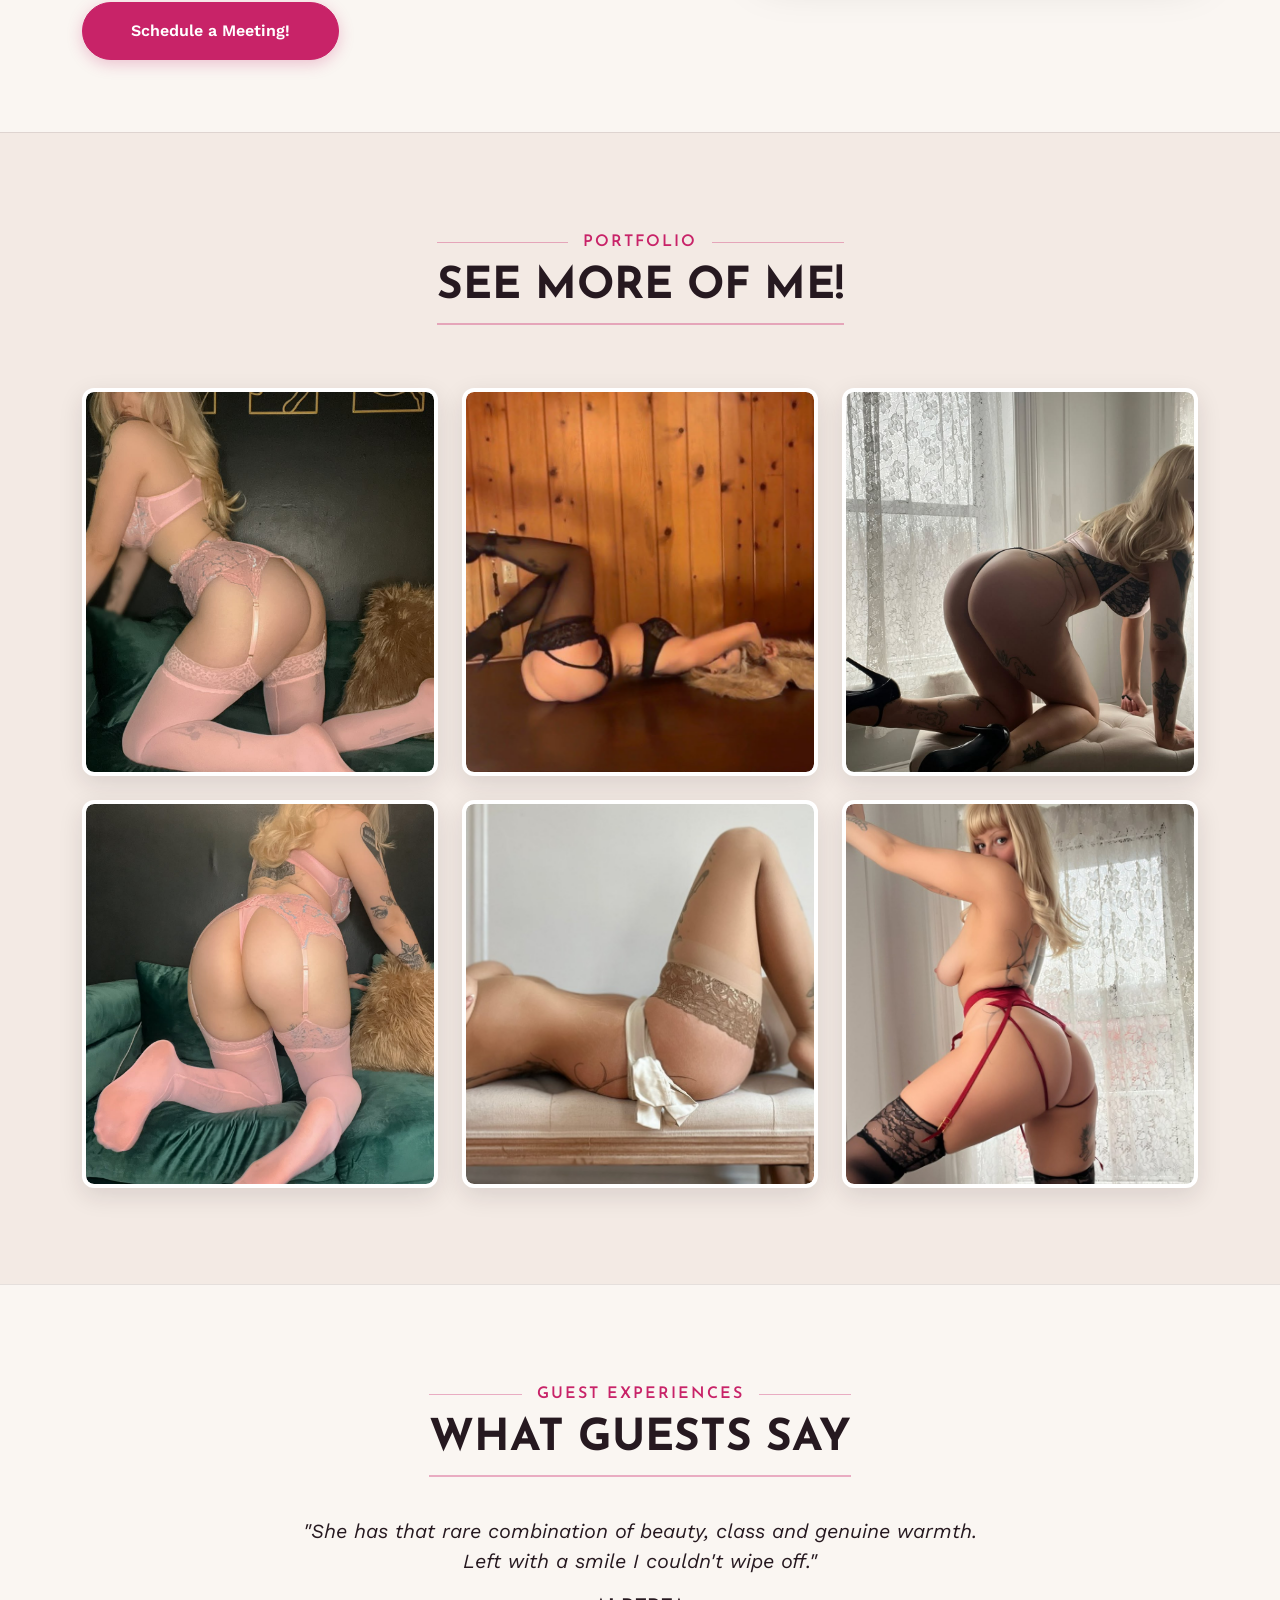
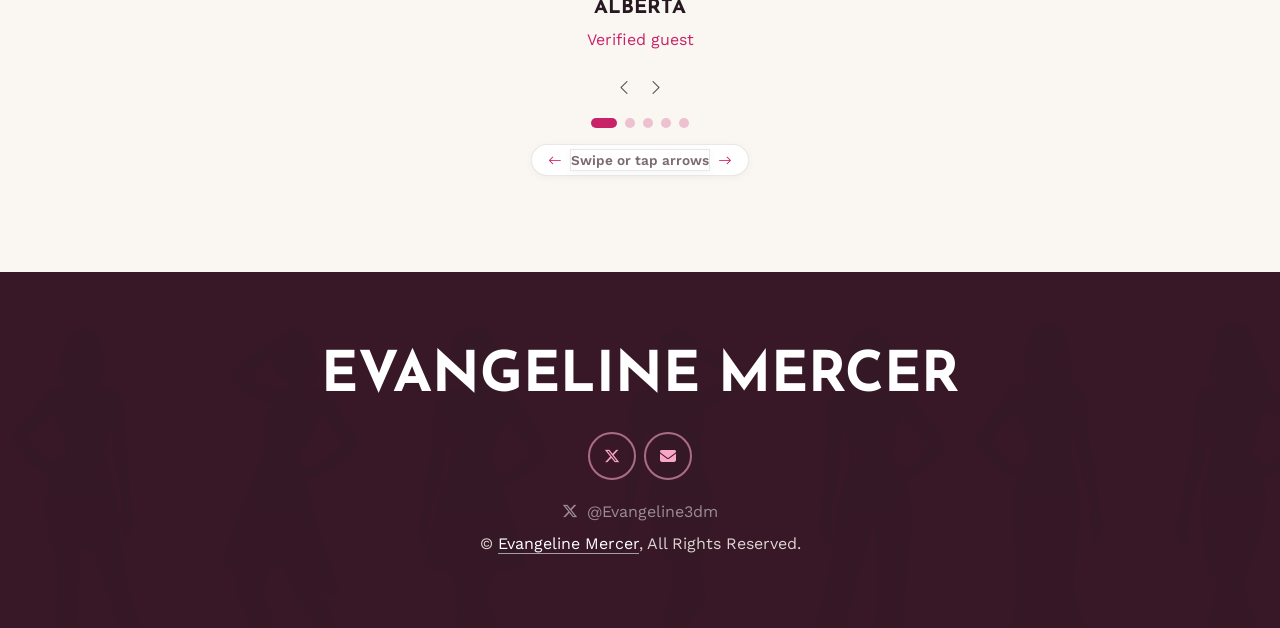
==== commit 84426dc0: "Update guest reviews and locations" ====
--- a/index.html
+++ b/index.html
@@ -364,33 +364,28 @@
             </div>
             <div class="owl-carousel testimonial-carousel px-2 px-sm-3 wow fadeInUp" data-wow-delay="0.3s">
                 <div class="testimonial-item text-center">
-                    <p class="fs-5">"A breathtaking presence with a brilliant sense of humor. Evangeline made our time together feel natural, deeply personal, and truly special."</p>
-                    <h5 class="text-uppercase">Joanne Irwin — New York</h5>
-                    <span class="text-primary fw-semibold">Returning guest</span>
+                    <p class="fs-5">"She has that rare combination of beauty, class and genuine warmth. Left with a smile I couldn't wipe off."</p>
+                    <h5 class="text-uppercase">Alberta</h5>
+                    <span class="text-primary fw-semibold">Verified guest</span>
                 </div>
                 <div class="testimonial-item text-center">
-                    <p class="fs-5">"From the first note to our goodbye, every detail was handled with grace. Evangeline is intelligent, kind, and an absolute joy to spend an evening with."</p>
-                    <h5 class="text-uppercase">Lana Anderson — Los Angeles</h5>
-                    <span class="text-primary fw-semibold">First-time guest</span>
+                    <p class="fs-5">"Honestly, the pictures don't do her justice. Such a lovely personality and an effortlessly beautiful woman."</p>
+                    <h5 class="text-uppercase">Toronto</h5>
+                    <span class="text-primary fw-semibold">Verified guest</span>
                 </div>
                 <div class="testimonial-item text-center">
-                    <p class="fs-5">"Evangeline is warm, genuinely engaging, and completely present. Our evening together felt completely effortless from beginning to end."</p>
-                    <h5 class="text-uppercase">Pamela Torney — Ottawa</h5>
-                    <span class="text-primary fw-semibold">Returning guest</span>
+                    <p class="fs-5">"Time flew by, conversations flowed, and everything felt so natural. Easily one of my favourite experiences."</p>
+                    <h5 class="text-uppercase">Las Vegas</h5>
+                    <span class="text-primary fw-semibold">Verified guest</span>
                 </div>
                 <div class="testimonial-item text-center">
-                    <p class="fs-5">"Thoughtful, polished, and remarkably easy to talk to. Evangeline made the entire experience feel relaxed, refined, and deeply memorable."</p>
-                    <h5 class="text-uppercase">Marcus Lee — Las Vegas</h5>
-                    <span class="text-primary fw-semibold">First-time guest</span>
+                    <p class="fs-5">"There's something about her energy that's hard to explain. Elegant, playful and incredibly welcoming."</p>
+                    <h5 class="text-uppercase">New York</h5>
+                    <span class="text-primary fw-semibold">Verified guest</span>
                 </div>
                 <div class="testimonial-item text-center">
-                    <p class="fs-5">"The conversation was just as captivating as the company. She has that rare ability to make you feel completely seen and comfortable."</p>
-                    <h5 class="text-uppercase">Daniel Brooks — Toronto</h5>
-                    <span class="text-primary fw-semibold">Returning guest</span>
-                </div>
-                <div class="testimonial-item text-center">
-                    <p class="fs-5">"Everything was handled with utmost discretion, warmth, and professionalism. I left smiling and already looking forward to our next meeting."</p>
-                    <h5 class="text-uppercase">Anthony Grant — Chicago</h5>
+                    <p class="fs-5">"Came with expectations and somehow left with even better memories. She's truly one of a kind."</p>
+                    <h5 class="text-uppercase">Montreal</h5>
                     <span class="text-primary fw-semibold">Verified guest</span>
                 </div>
             </div>
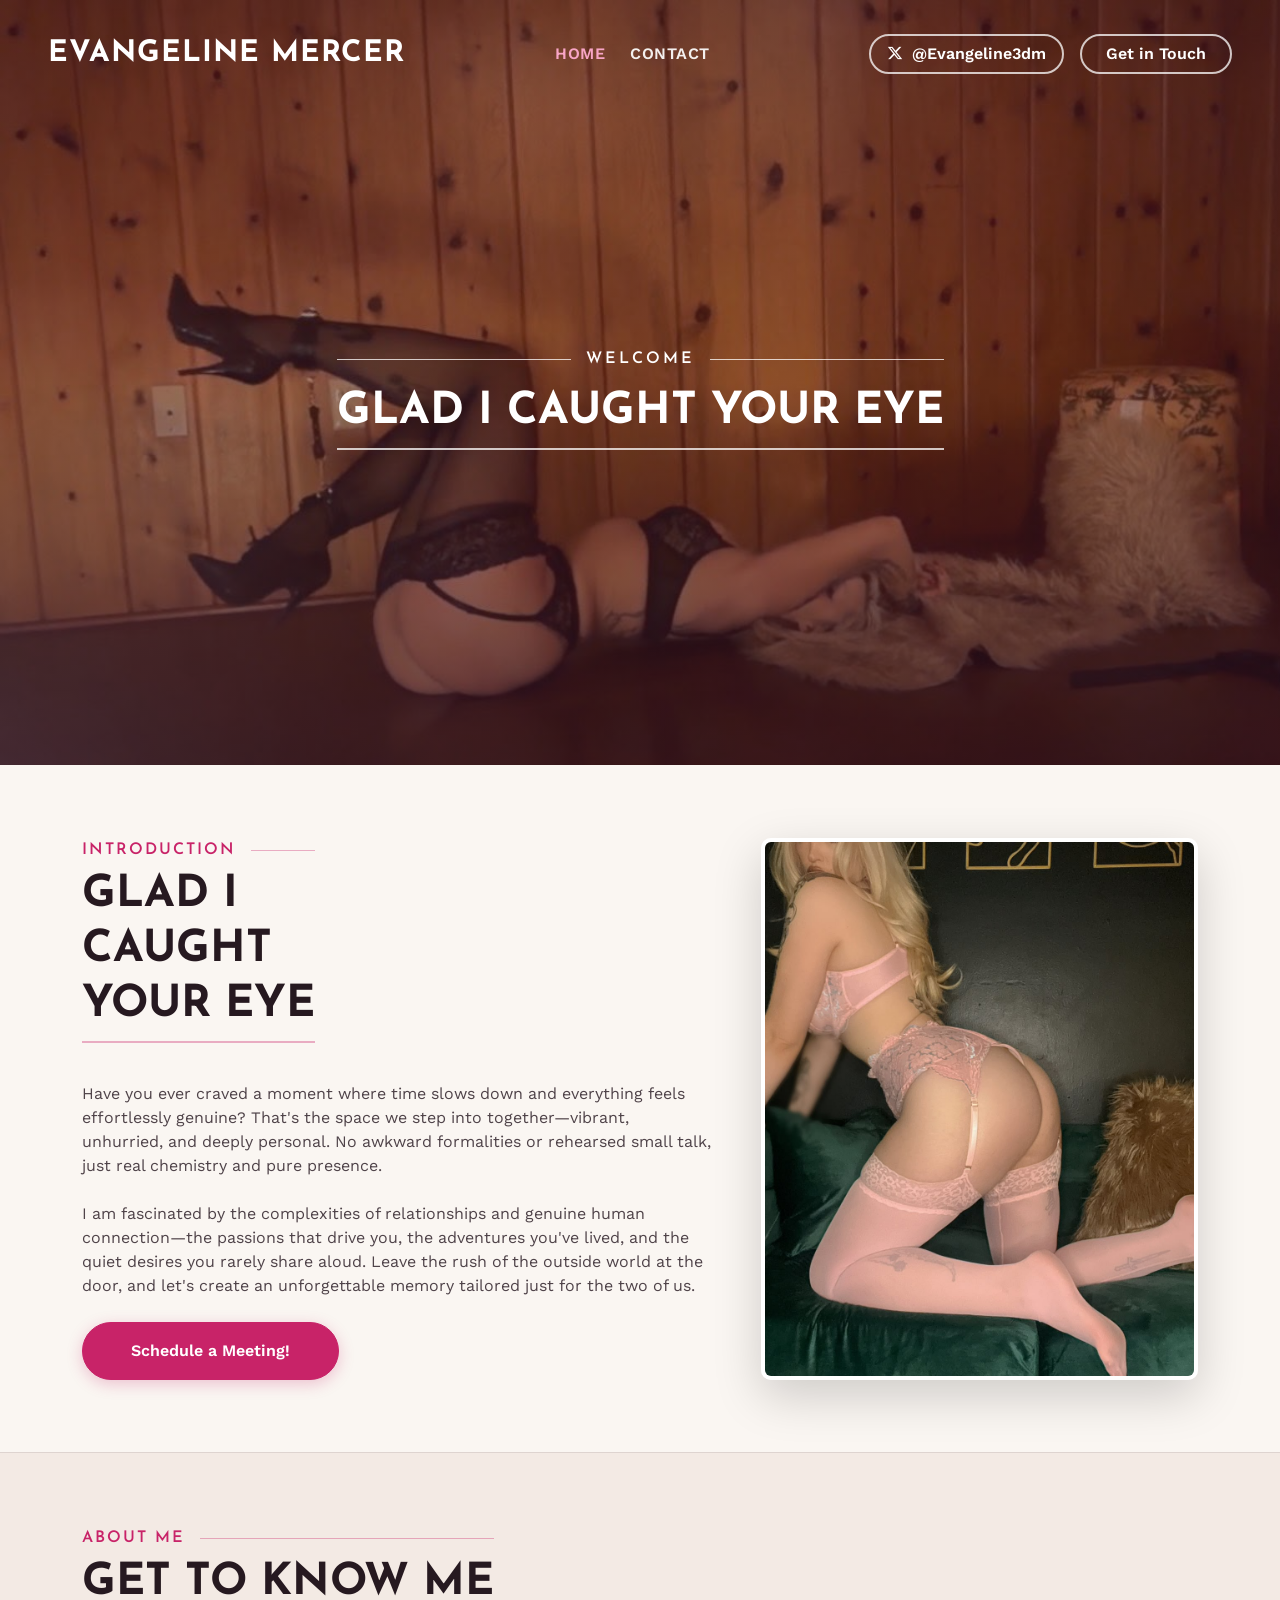
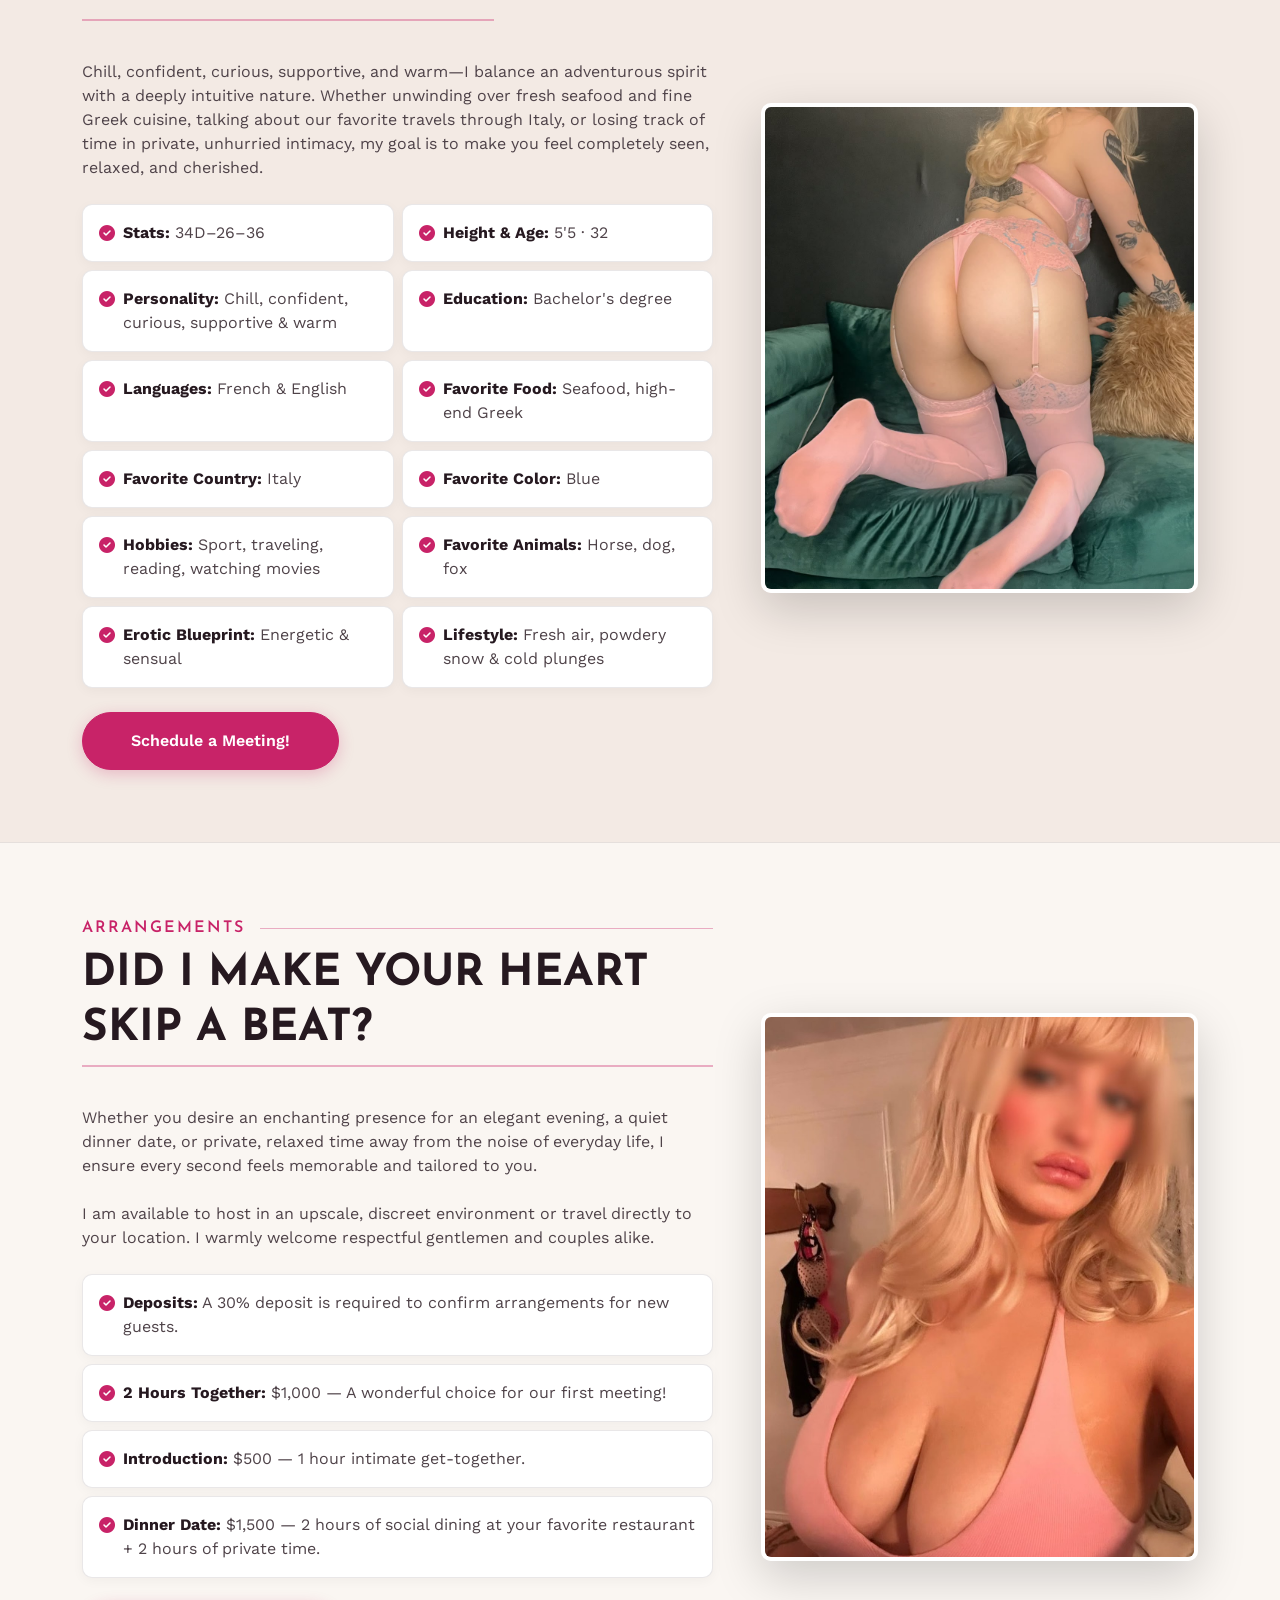
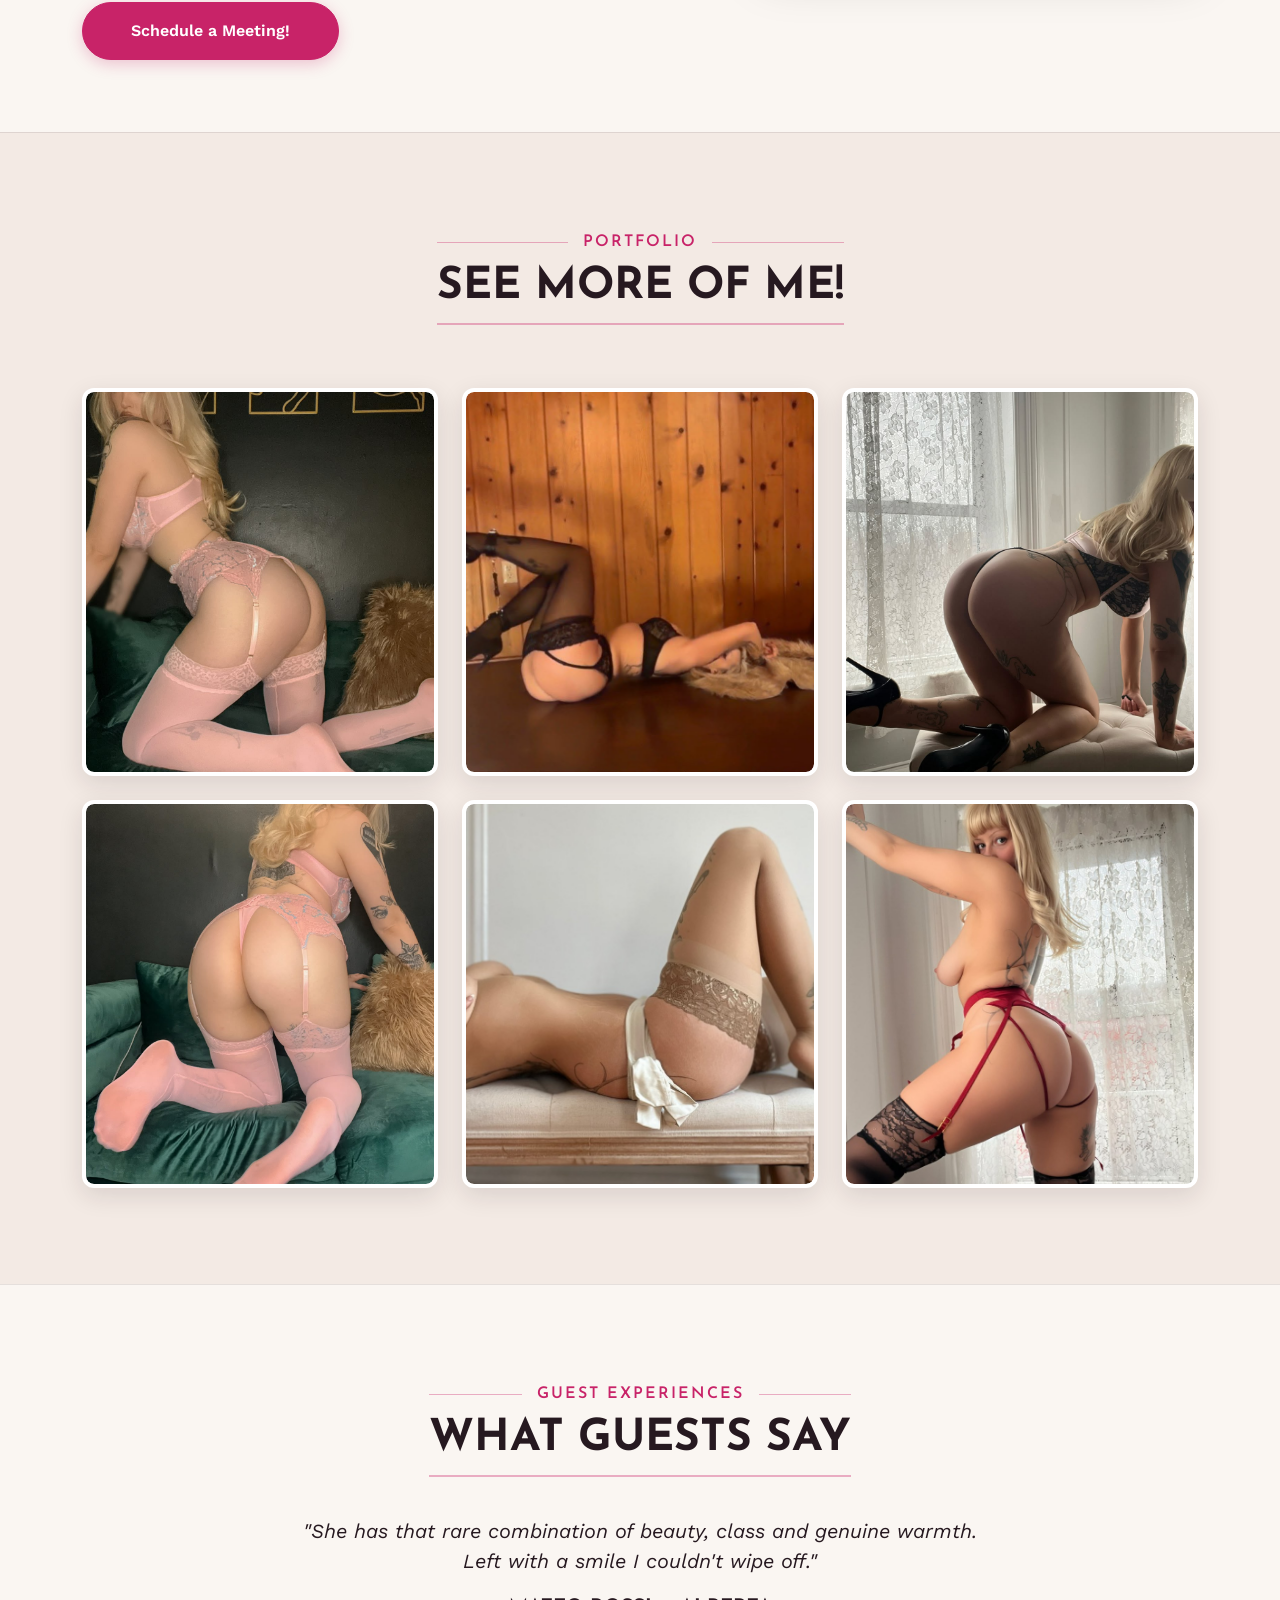
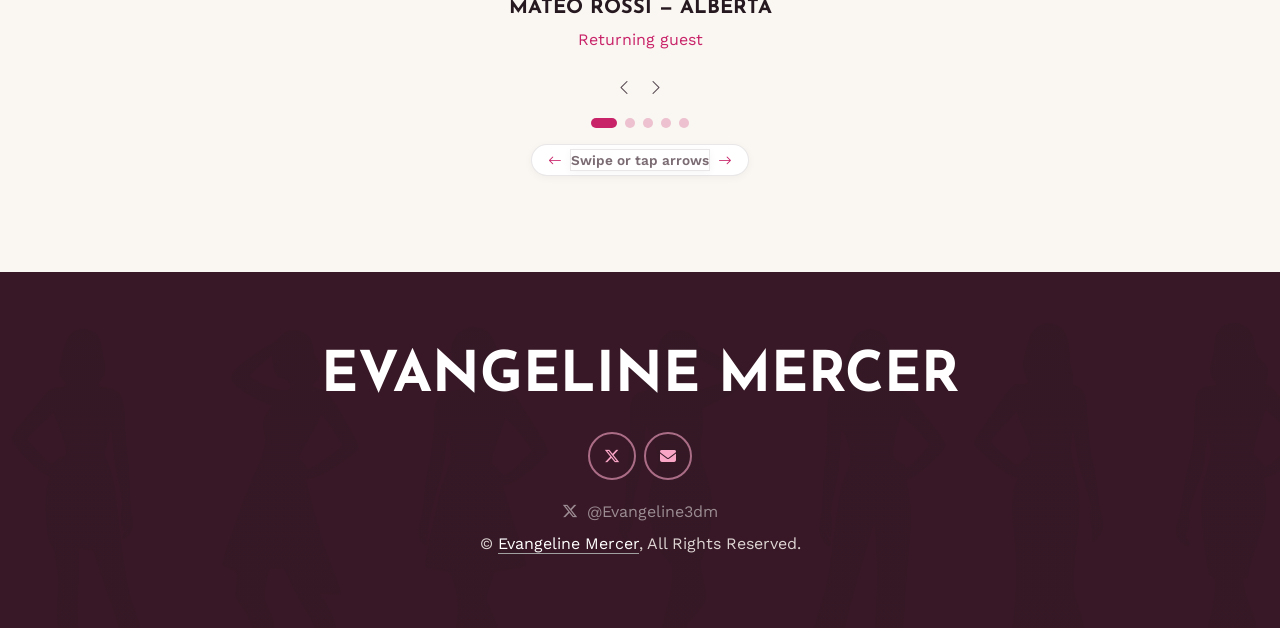
==== commit 08c0ed51: "Add international male names to guest reviews" ====
--- a/index.html
+++ b/index.html
@@ -365,28 +365,28 @@
             <div class="owl-carousel testimonial-carousel px-2 px-sm-3 wow fadeInUp" data-wow-delay="0.3s">
                 <div class="testimonial-item text-center">
                     <p class="fs-5">"She has that rare combination of beauty, class and genuine warmth. Left with a smile I couldn't wipe off."</p>
-                    <h5 class="text-uppercase">Alberta</h5>
-                    <span class="text-primary fw-semibold">Verified guest</span>
+                    <h5 class="text-uppercase">Mateo Rossi — Alberta</h5>
+                    <span class="text-primary fw-semibold">Returning guest</span>
                 </div>
                 <div class="testimonial-item text-center">
                     <p class="fs-5">"Honestly, the pictures don't do her justice. Such a lovely personality and an effortlessly beautiful woman."</p>
-                    <h5 class="text-uppercase">Toronto</h5>
-                    <span class="text-primary fw-semibold">Verified guest</span>
+                    <h5 class="text-uppercase">Henrik Lindqvist — Toronto</h5>
+                    <span class="text-primary fw-semibold">First-time guest</span>
                 </div>
                 <div class="testimonial-item text-center">
                     <p class="fs-5">"Time flew by, conversations flowed, and everything felt so natural. Easily one of my favourite experiences."</p>
-                    <h5 class="text-uppercase">Las Vegas</h5>
-                    <span class="text-primary fw-semibold">Verified guest</span>
+                    <h5 class="text-uppercase">Lukas Becker — Las Vegas</h5>
+                    <span class="text-primary fw-semibold">Returning guest</span>
                 </div>
                 <div class="testimonial-item text-center">
                     <p class="fs-5">"There's something about her energy that's hard to explain. Elegant, playful and incredibly welcoming."</p>
-                    <h5 class="text-uppercase">New York</h5>
+                    <h5 class="text-uppercase">Alessandro Conti — New York</h5>
                     <span class="text-primary fw-semibold">Verified guest</span>
                 </div>
                 <div class="testimonial-item text-center">
                     <p class="fs-5">"Came with expectations and somehow left with even better memories. She's truly one of a kind."</p>
-                    <h5 class="text-uppercase">Montreal</h5>
-                    <span class="text-primary fw-semibold">Verified guest</span>
+                    <h5 class="text-uppercase">Jean-Luc Laurent — Montreal</h5>
+                    <span class="text-primary fw-semibold">Returning guest</span>
                 </div>
             </div>
             <div class="text-center mt-3 swipe-hint wow fadeInUp" data-wow-delay="0.4s">
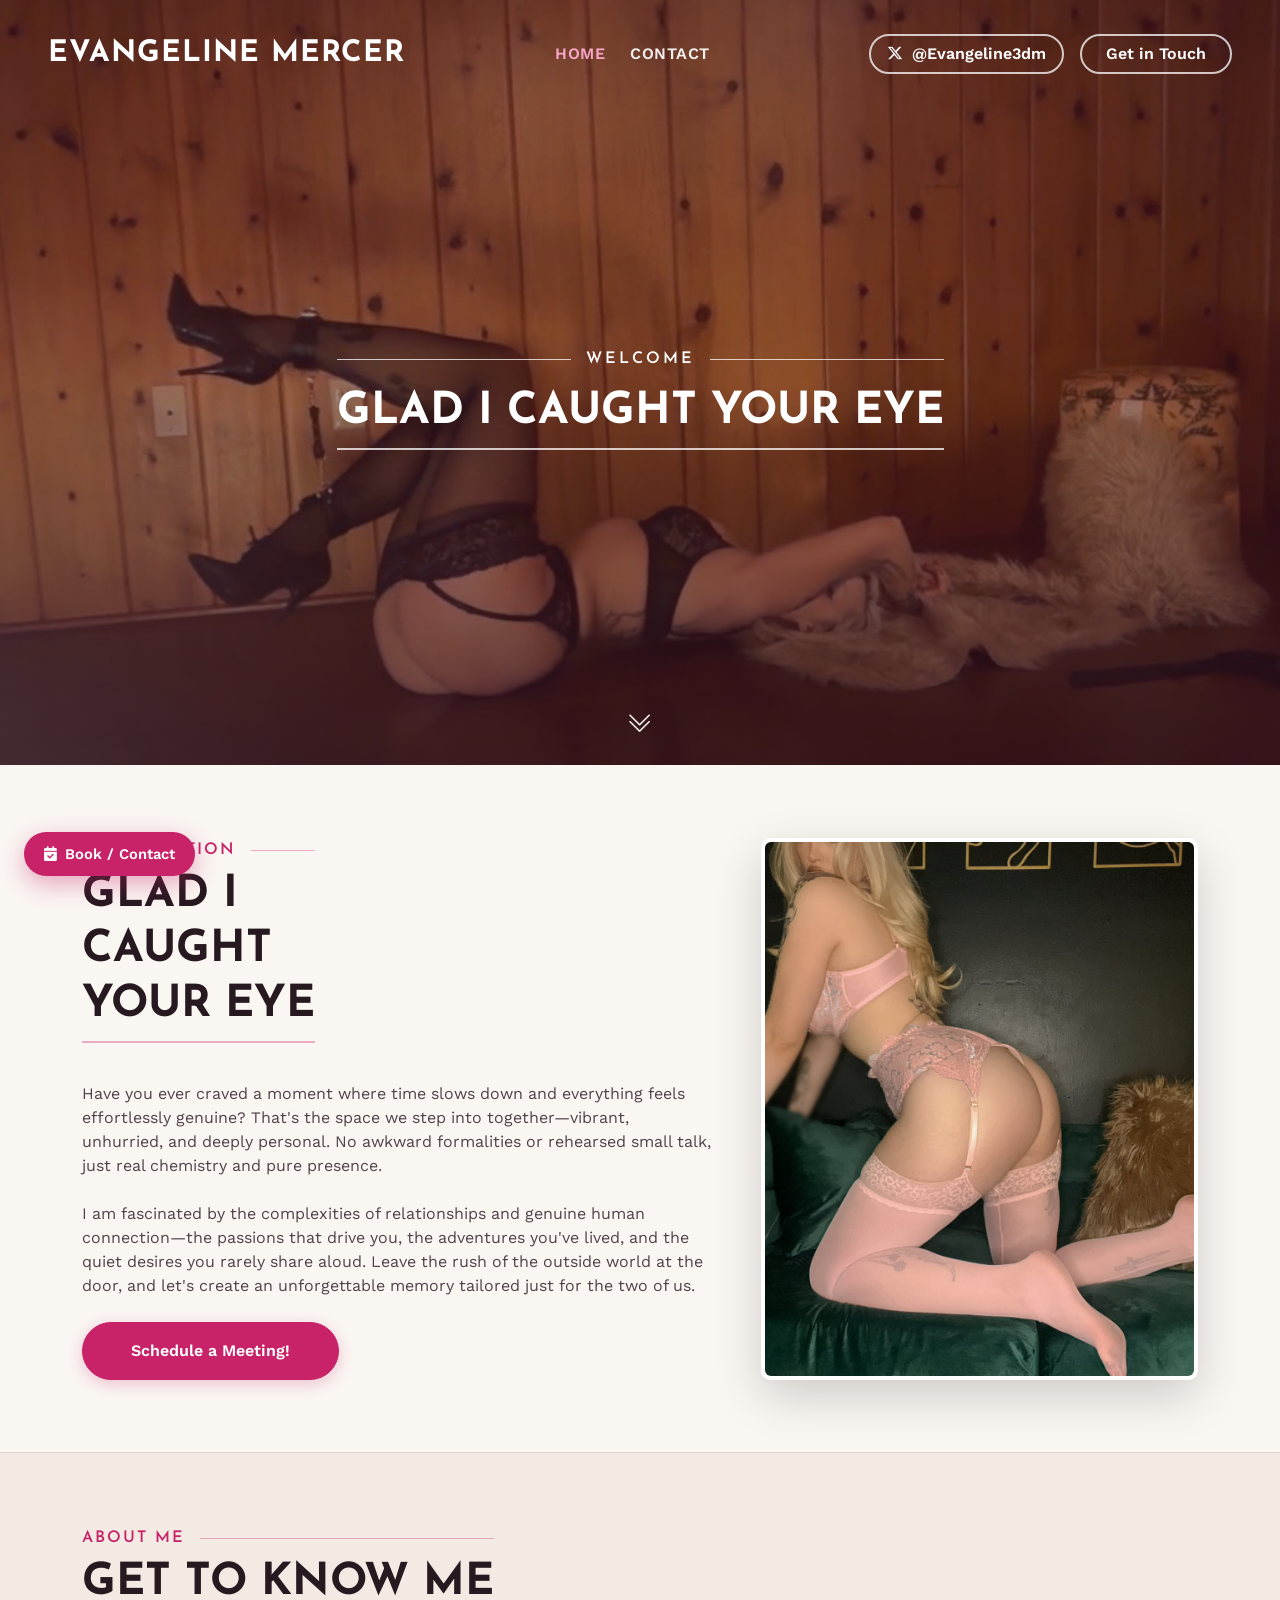
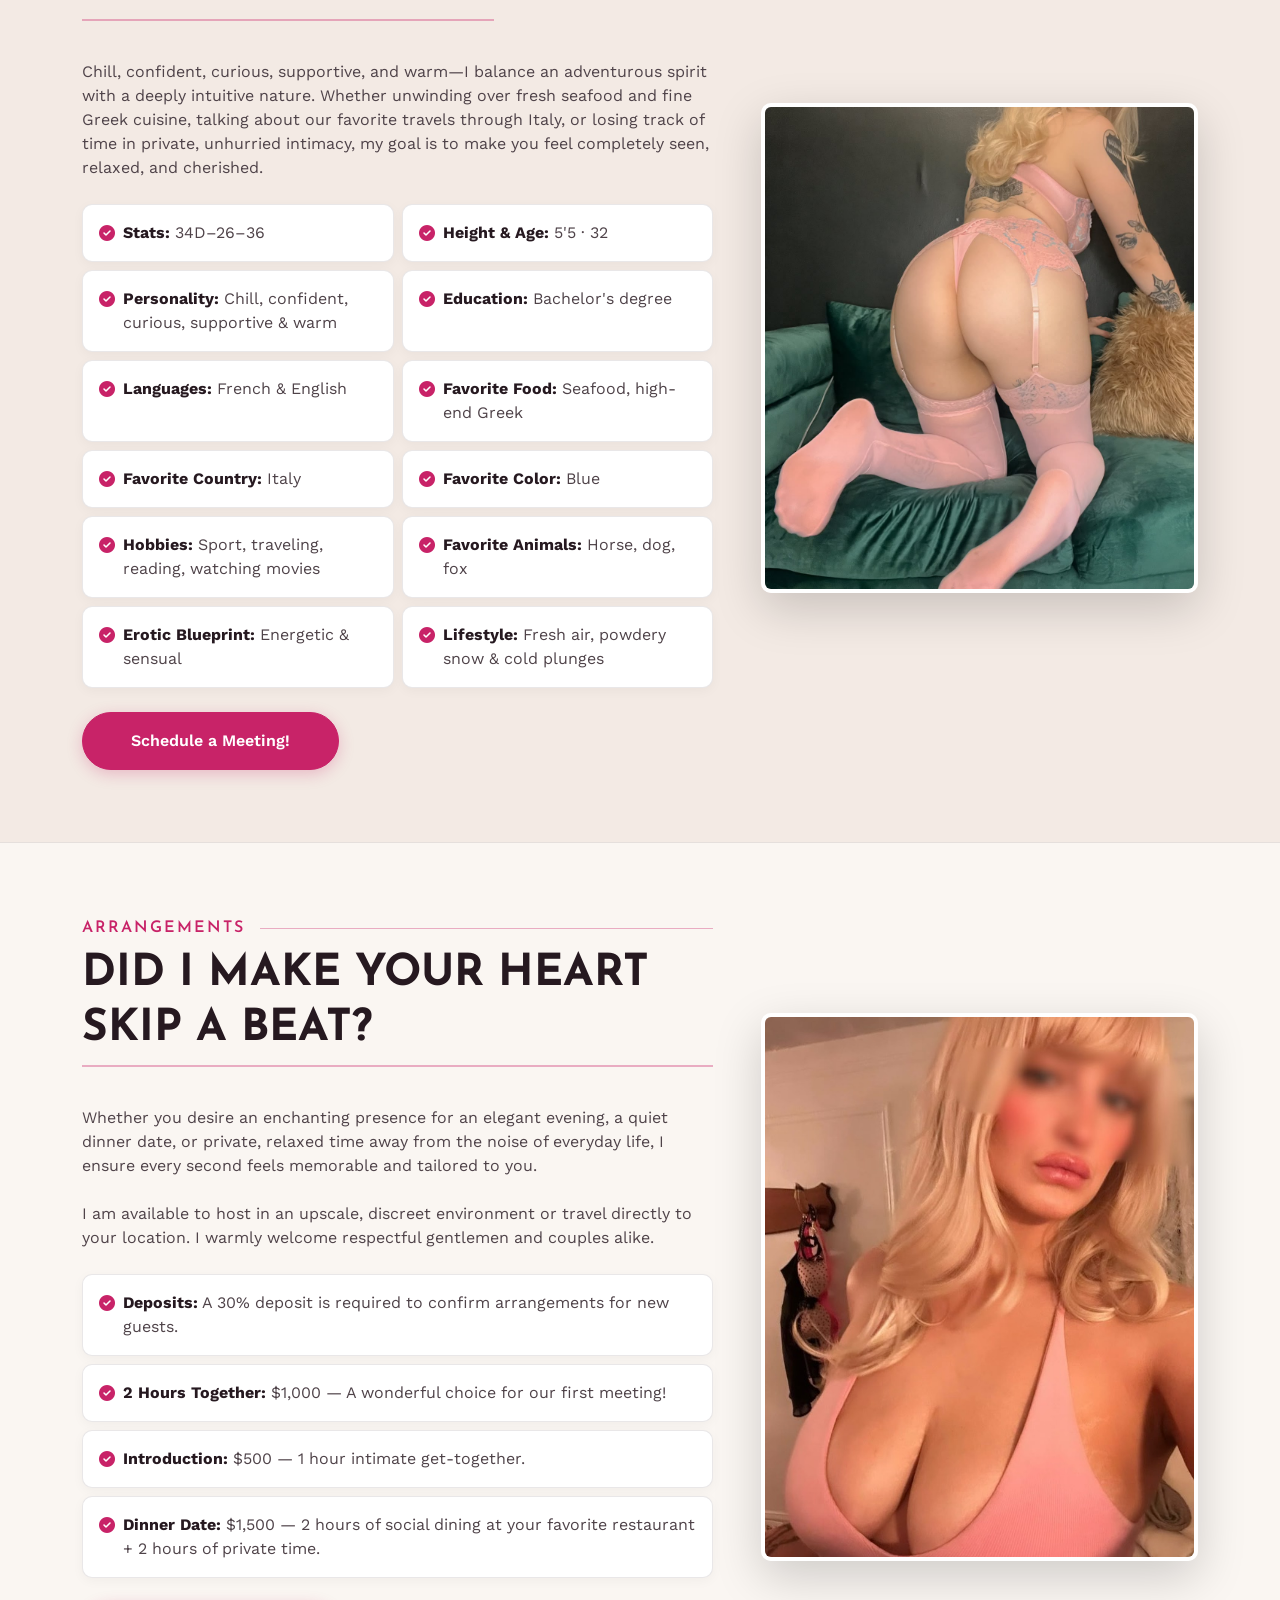
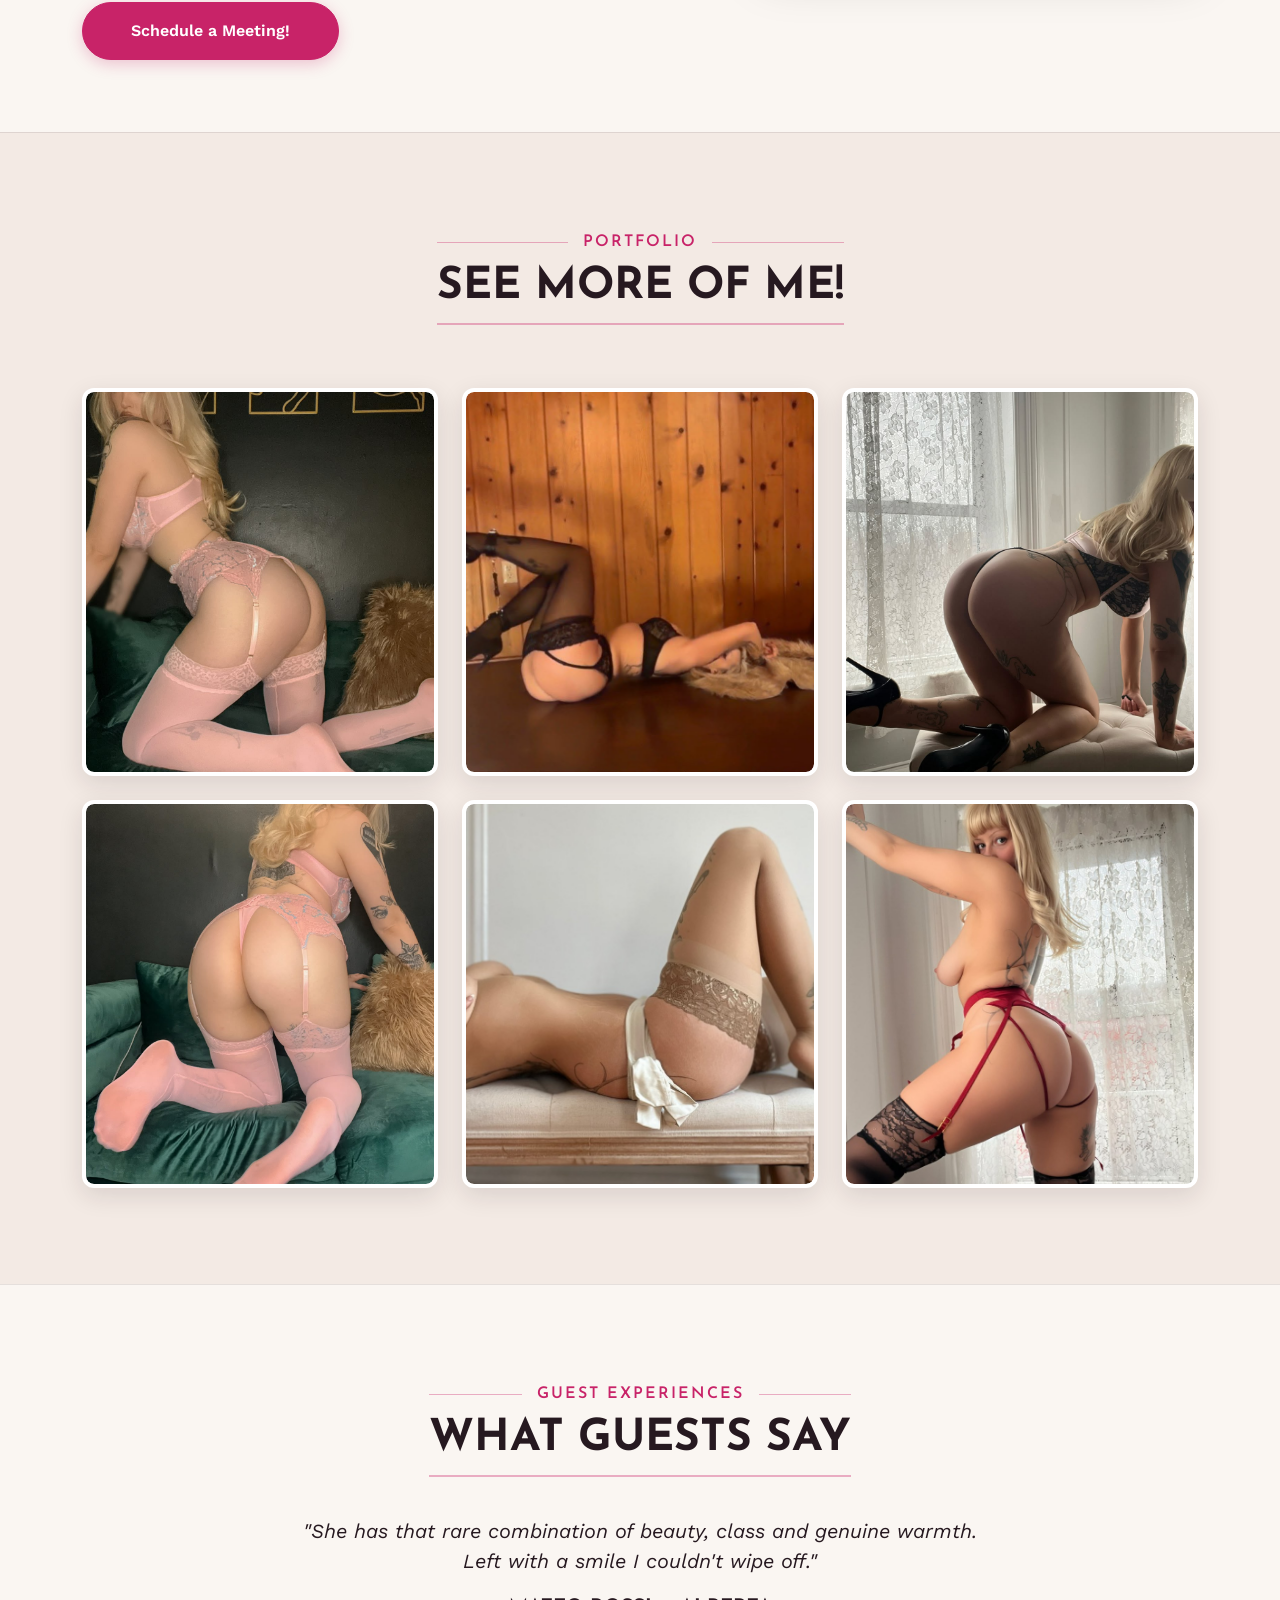
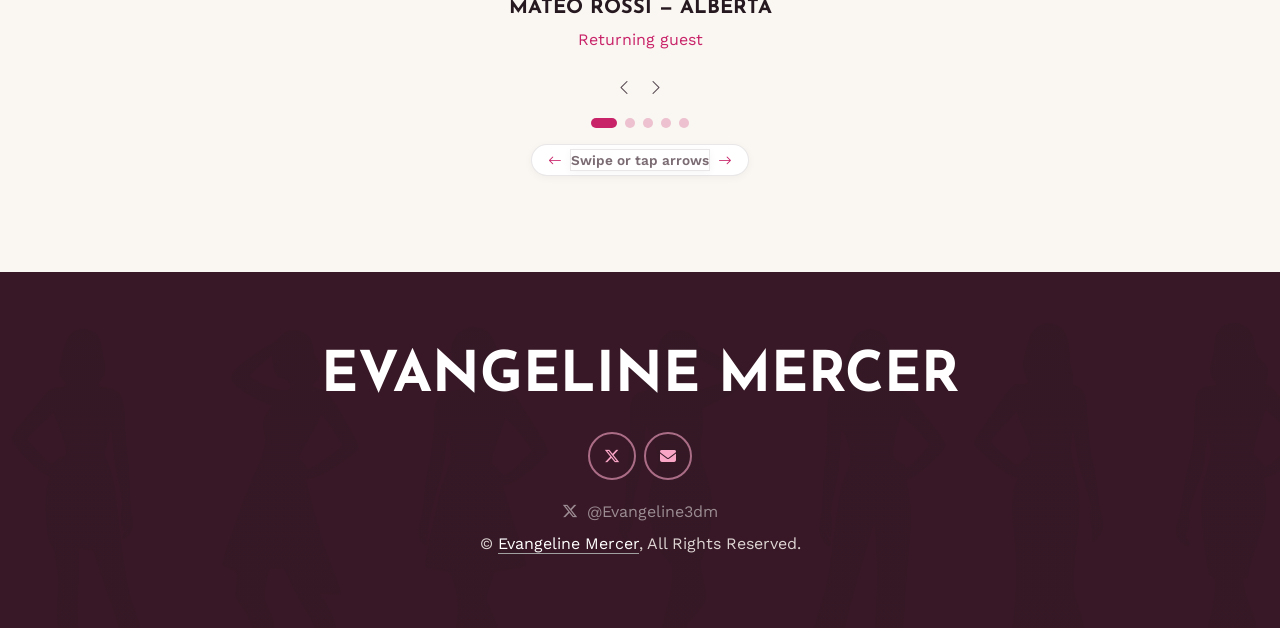
==== commit 45698de6: "Add floating contact pill, bouncing hero scroll arrow, float CTA buttons, and fix mobile WOW scroll" ====
--- a/index.html
+++ b/index.html
@@ -81,6 +81,7 @@
                             </div>
                         </div>
                     </div>
+                    <a href="#intro" class="hero-scroll-down" aria-label="Scroll down"><i class="bi bi-chevron-double-down"></i></a>
                 </div>
             </div>
         </div>
@@ -89,7 +90,7 @@
 
 
     <!-- About Start 1 -->
-    <div class="container-fluid bg-ivory py-4 py-lg-5">
+    <div id="intro" class="container-fluid bg-ivory py-4 py-lg-5">
         <div class="container py-2 py-lg-4">
             <div class="row g-4 g-lg-5 align-items-center">
                 <div class="col-lg-7">
@@ -106,7 +107,7 @@
                         I am fascinated by the complexities of relationships and genuine human connection—the passions that drive you, the adventures you've lived, and the quiet desires you rarely share aloud. Leave the rush of the outside world at the door, and let's create an unforgettable memory tailored just for the two of us.
                     </p>
                     <div class="wow fadeInUp" data-wow-delay="0.4s">
-                        <a href="contact.html" class="btn btn-primary py-3 px-5 d-block d-sm-inline-block text-center">Schedule a Meeting!</a>
+                        <a href="contact.html" class="btn btn-primary btn-float py-3 px-5 d-block d-sm-inline-block text-center">Schedule a Meeting!</a>
                     </div>
                 </div>
                 <div class="col-lg-5 wow fadeInUp text-center" data-wow-delay="0.5s">
@@ -209,7 +210,7 @@
                         </div>
                     </div>
                     <div class="wow fadeInUp" data-wow-delay="0.4s">
-                        <a href="contact.html" class="btn btn-primary py-3 px-5 d-block d-sm-inline-block text-center">Schedule a Meeting!</a>
+                        <a href="contact.html" class="btn btn-primary btn-float py-3 px-5 d-block d-sm-inline-block text-center">Schedule a Meeting!</a>
                     </div>
                 </div>
                 <div class="col-lg-5 wow fadeInUp text-center" data-wow-delay="0.5s">
@@ -259,7 +260,7 @@
                         </div>
                     </div>
                     <div class="wow fadeInUp" data-wow-delay="0.4s">
-                        <a href="contact.html" class="btn btn-primary py-3 px-5 d-block d-sm-inline-block text-center">Schedule a Meeting!</a>
+                        <a href="contact.html" class="btn btn-primary btn-float py-3 px-5 d-block d-sm-inline-block text-center">Schedule a Meeting!</a>
                     </div>
                 </div>
                 <div class="col-lg-5 wow fadeInUp text-center" data-wow-delay="0.5s">
@@ -426,6 +427,12 @@
     <!-- Footer End -->
 
 
+    <!-- Floating Contact Pill -->
+    <a href="contact.html" class="floating-contact-pill" aria-label="Book or Contact Evangeline">
+        <i class="fa fa-calendar-check"></i>
+        <span>Book / Contact</span>
+    </a>
+
     <!-- Back to Top -->
     <a href="#" class="btn btn-outline-primary border-2 btn-lg-square back-to-top" aria-label="Back to Top"><i class="bi bi-arrow-up"></i></a>
 
--- a/css/style.css
+++ b/css/style.css
@@ -18,7 +18,7 @@
 }
 
 html, body {
-    overflow-x: hidden;
+    overflow-x: clip;
     max-width: 100%;
     background-color: var(--theme-bg) !important;
     color: var(--theme-text) !important;
@@ -762,3 +762,98 @@
         justify-content: center;
     }
 }
+
+
+/*** Floating & Bouncing Animations ***/
+@keyframes gentleFloat {
+    0%, 100% {
+        transform: translateY(0px);
+    }
+    50% {
+        transform: translateY(-7px);
+    }
+}
+
+@keyframes softBounce {
+    0%, 20%, 50%, 80%, 100% {
+        transform: translateY(0);
+    }
+    40% {
+        transform: translateY(-9px);
+    }
+    60% {
+        transform: translateY(-4px);
+    }
+}
+
+.btn-float {
+    animation: gentleFloat 3s ease-in-out infinite;
+}
+
+.btn-float:hover {
+    animation-play-state: paused;
+    transform: translateY(-4px) scale(1.02);
+}
+
+/* Floating Quick-Contact Pill */
+.floating-contact-pill {
+    position: fixed;
+    left: 24px;
+    bottom: 24px;
+    z-index: 98;
+    display: inline-flex;
+    align-items: center;
+    gap: 8px;
+    padding: 11px 20px;
+    border-radius: 50px;
+    background: var(--theme-accent);
+    color: #FFFFFF !important;
+    font-weight: 600;
+    font-size: 0.92rem;
+    text-decoration: none;
+    box-shadow: 0 8px 25px rgba(200, 35, 104, 0.38);
+    animation: gentleFloat 3.2s ease-in-out infinite;
+    transition: background-color 0.25s ease, box-shadow 0.25s ease, transform 0.25s ease;
+}
+
+.floating-contact-pill:hover {
+    background: var(--theme-accent-hover);
+    color: #FFFFFF !important;
+    box-shadow: 0 12px 30px rgba(200, 35, 104, 0.5);
+    animation-play-state: paused;
+    transform: translateY(-3px);
+}
+
+@media (max-width: 576px) {
+    .floating-contact-pill {
+        left: 16px;
+        bottom: 18px;
+        padding: 10px 16px;
+        font-size: 0.85rem;
+    }
+}
+
+/* Hero Scroll-Down Bounce Arrow */
+.hero-scroll-down {
+    position: absolute;
+    bottom: 22px;
+    left: 50%;
+    transform: translateX(-50%);
+    z-index: 5;
+    color: rgba(255, 255, 255, 0.9) !important;
+    font-size: 1.6rem;
+    text-decoration: none;
+    animation: softBounce 2.4s infinite;
+}
+
+.hero-scroll-down:hover {
+    color: #F8A5C6 !important;
+}
+
+/* Springy hover bounce on cards */
+.gallery-card,
+.stat-pill,
+.rate-card {
+    transition: transform 0.35s cubic-bezier(0.34, 1.56, 0.64, 1), box-shadow 0.35s ease, border-color 0.3s ease;
+}
+
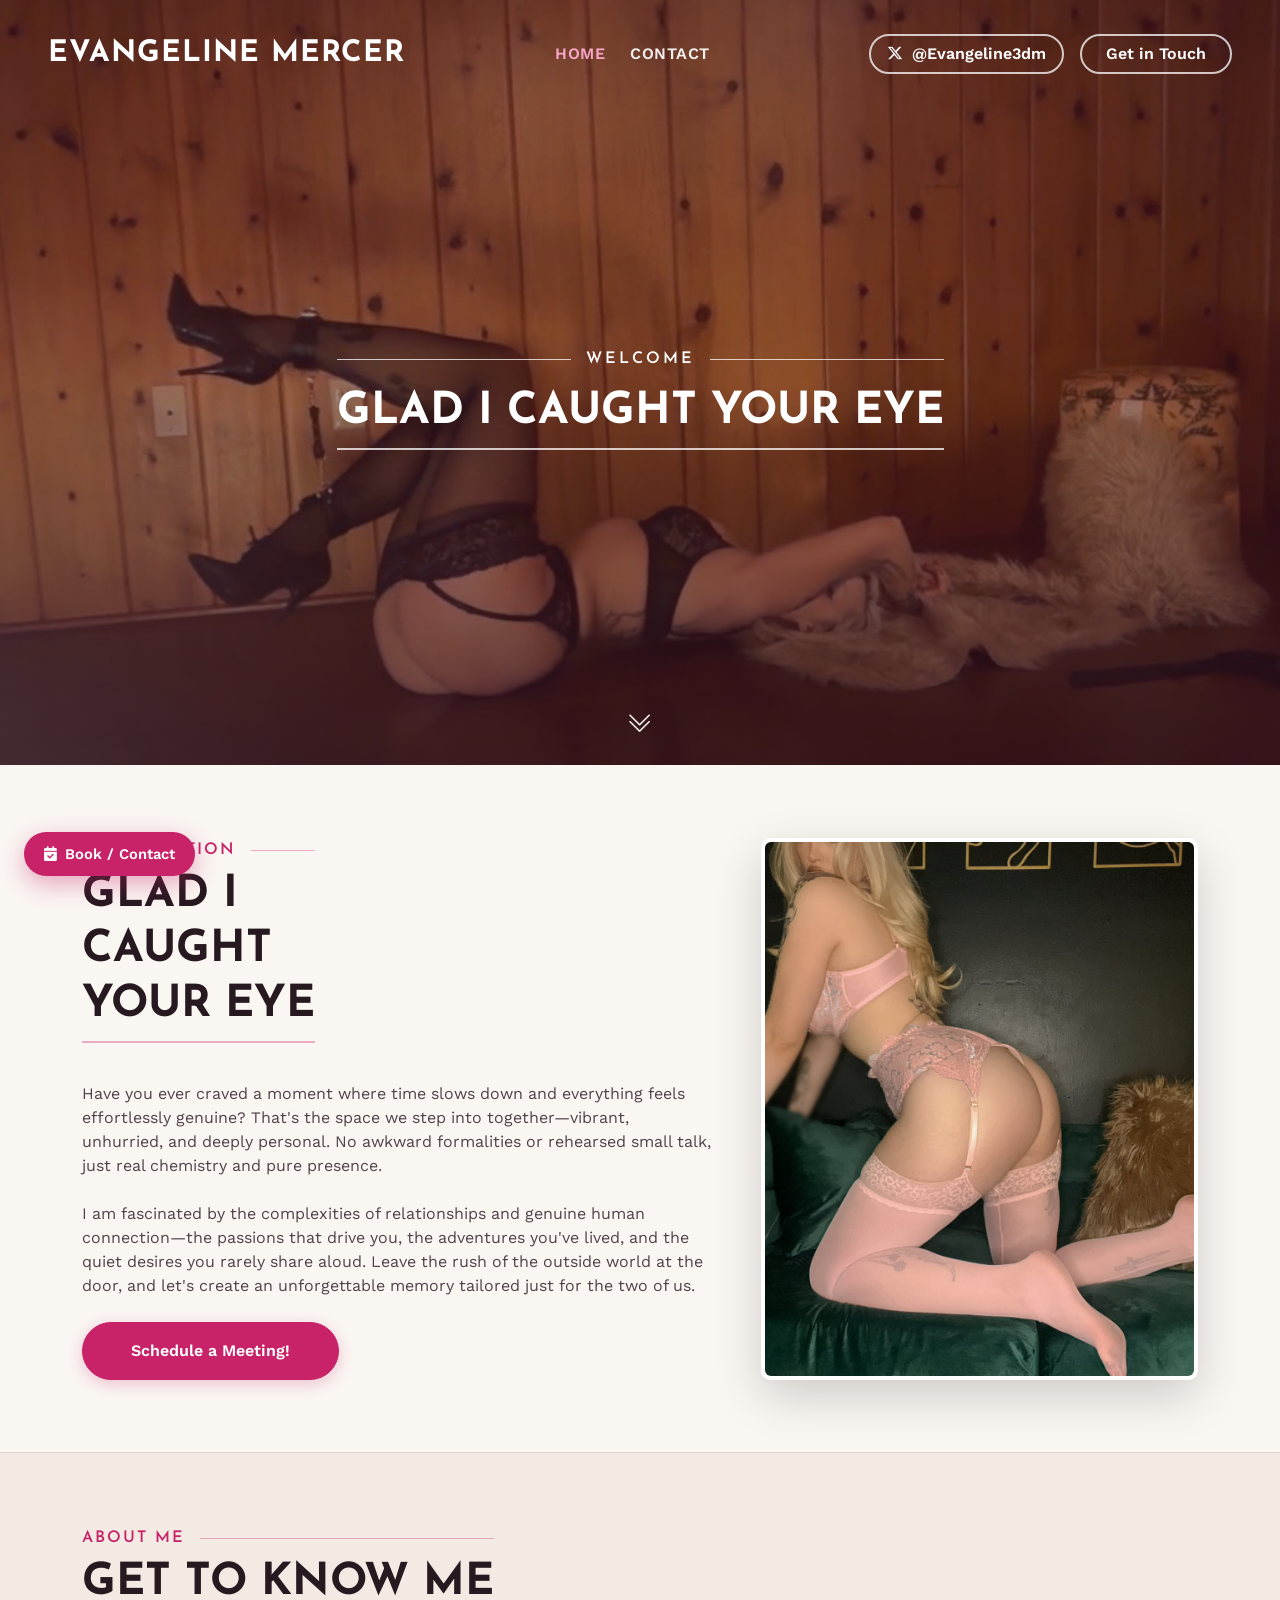
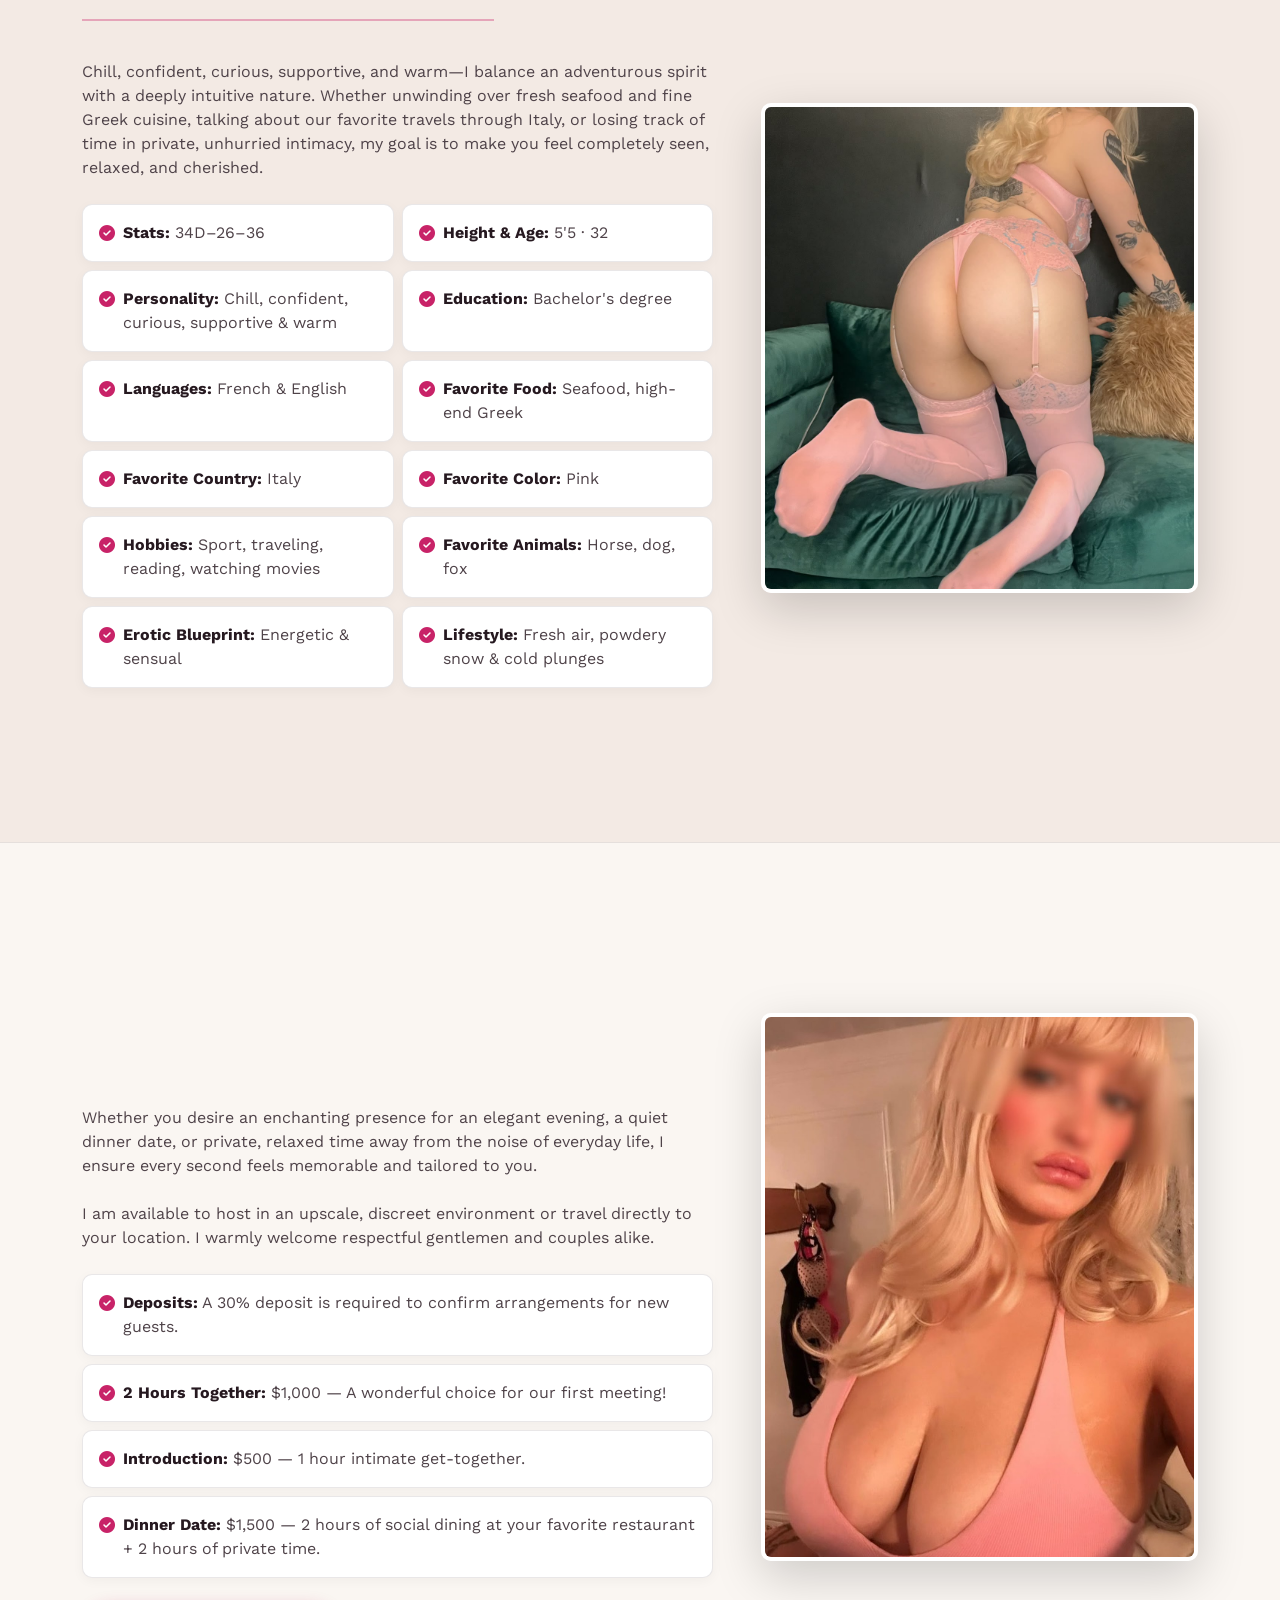
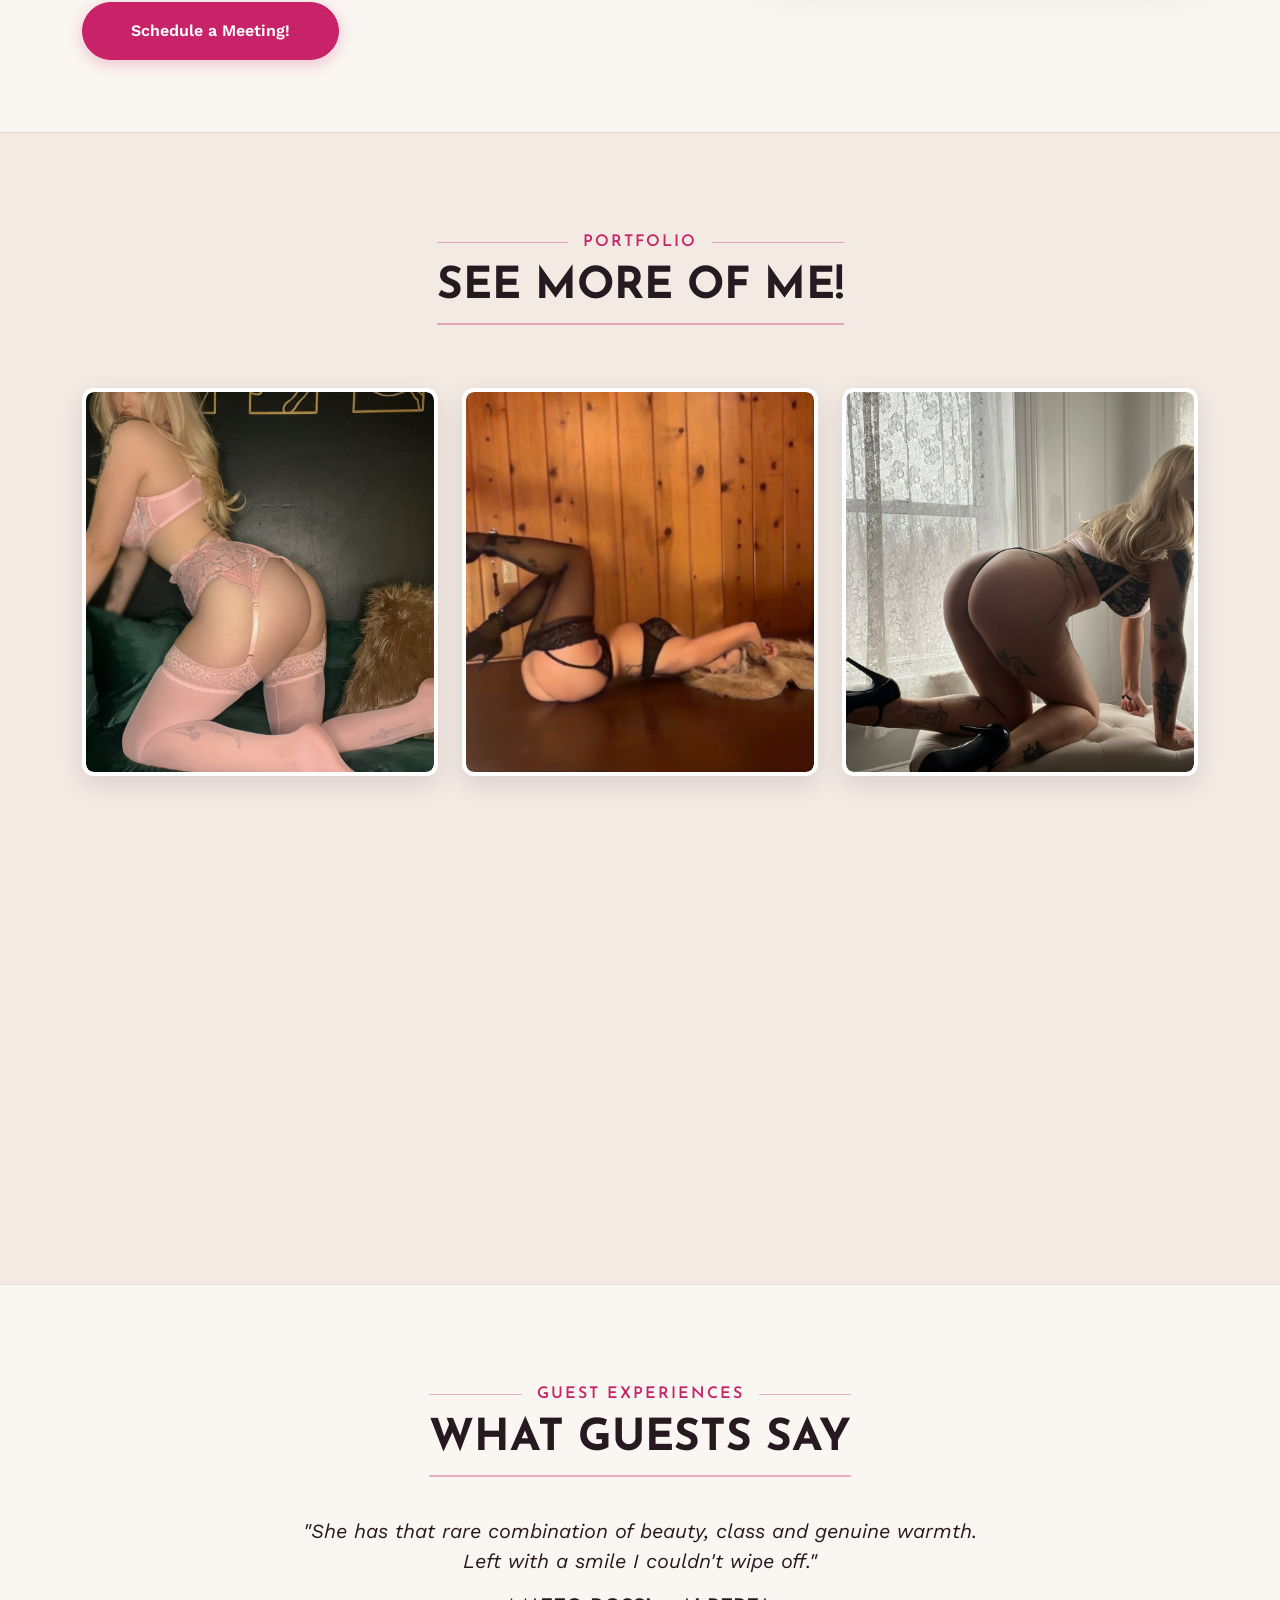
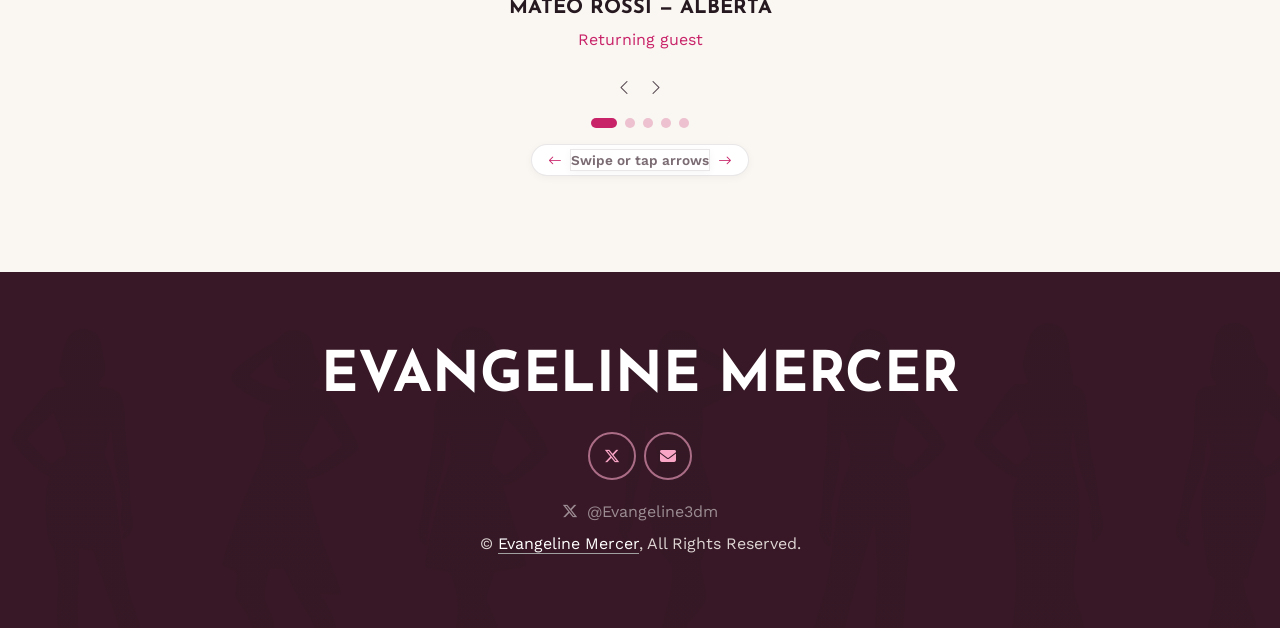
==== commit a473df40: "Change favorite color from Blue to Pink" ====
--- a/index.html
+++ b/index.html
@@ -181,7 +181,7 @@
                         <div class="col-sm-6">
                             <div class="stat-pill p-3 rounded-3 d-flex align-items-start h-100">
                                 <i class="fa fa-check-circle text-primary me-2 mt-1 flex-shrink-0"></i>
-                                <div><strong class="text-heading">Favorite Color:</strong> Blue</div>
+                                <div><strong class="text-heading">Favorite Color:</strong> Pink</div>
                             </div>
                         </div>
                         <div class="col-sm-6">
